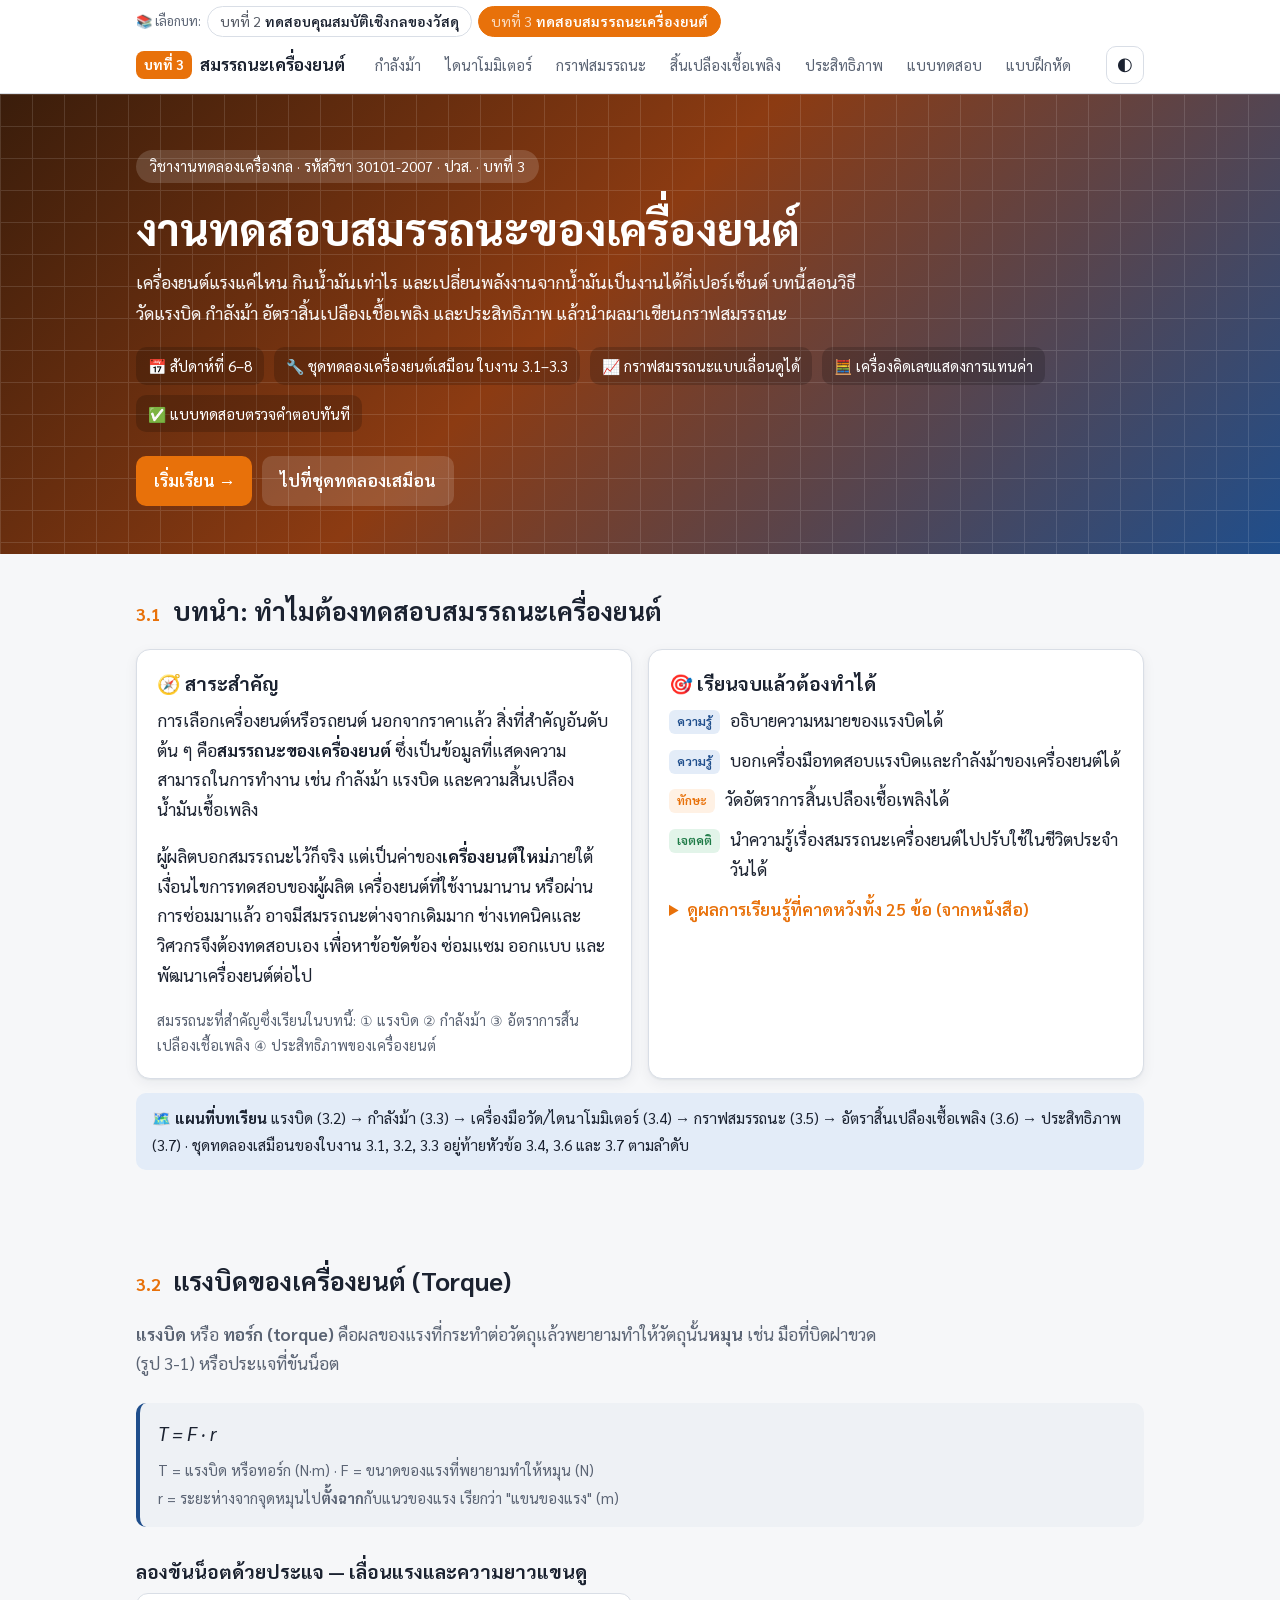
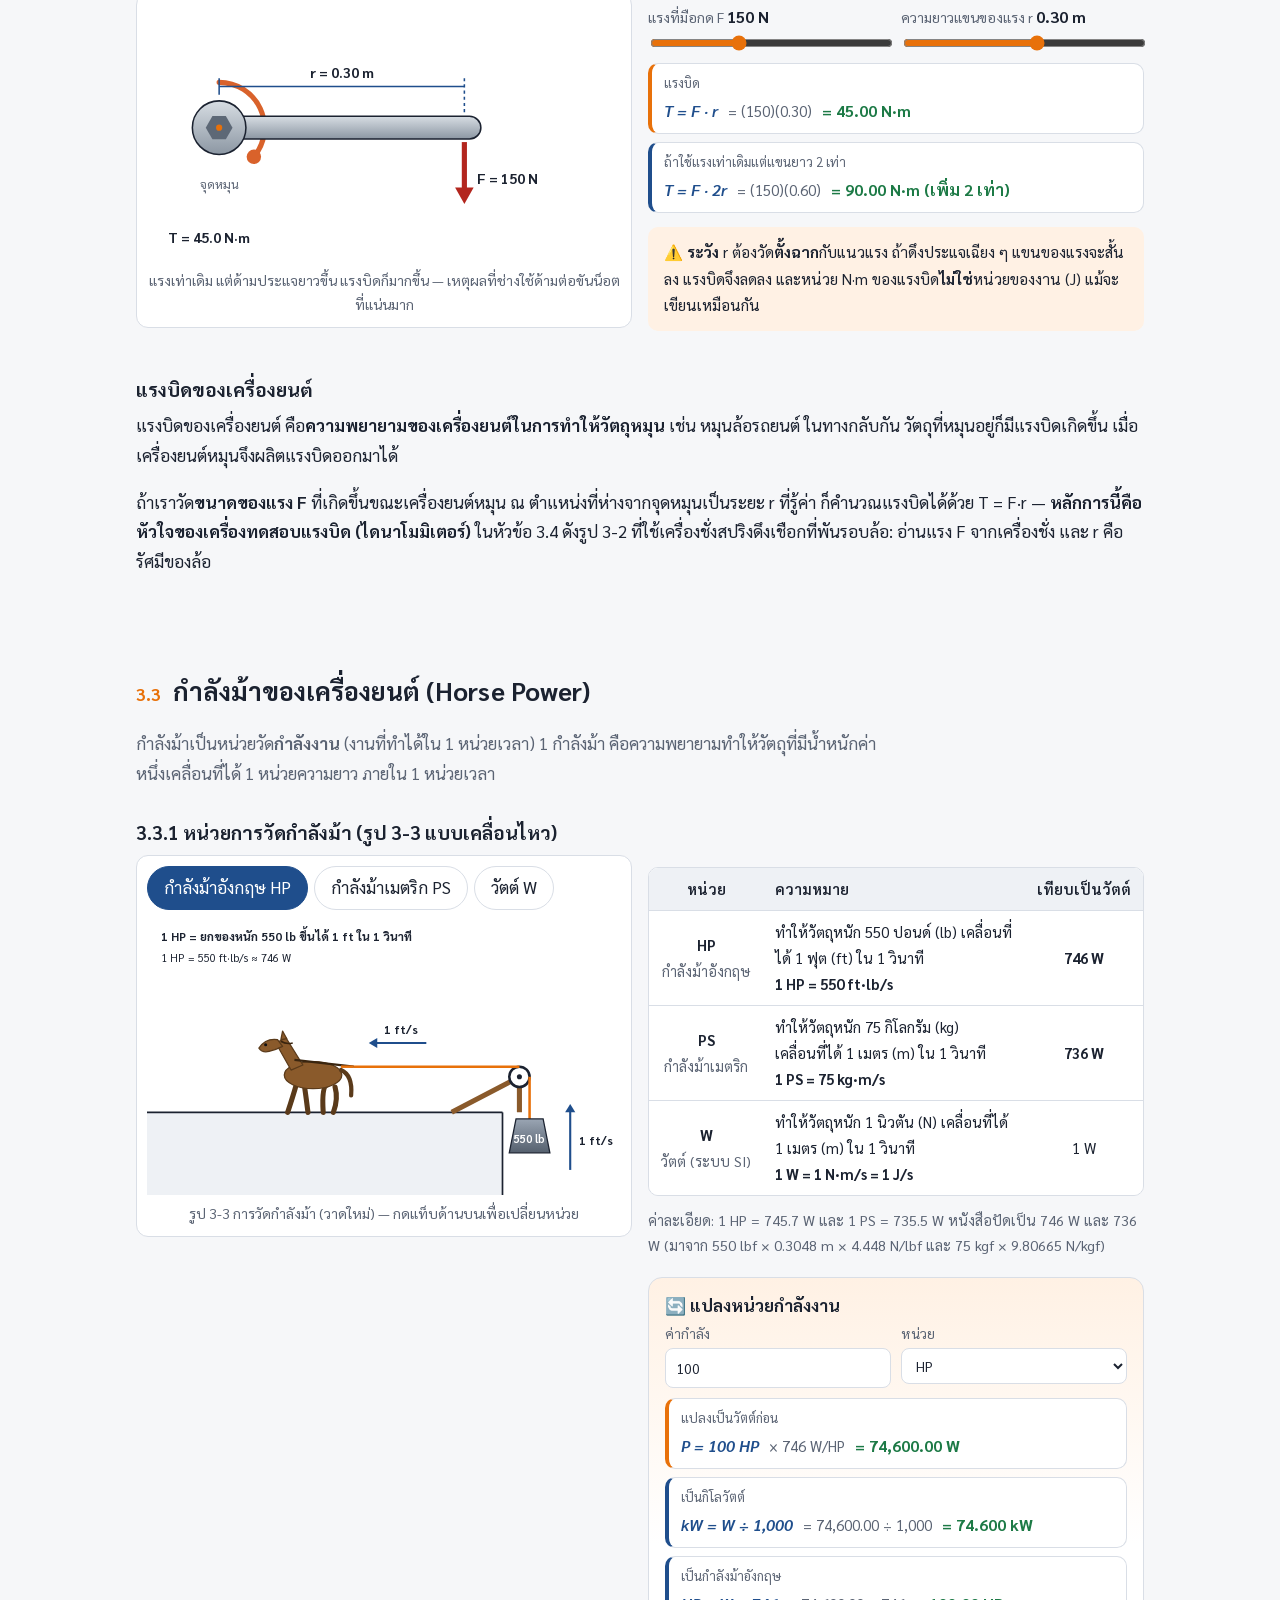
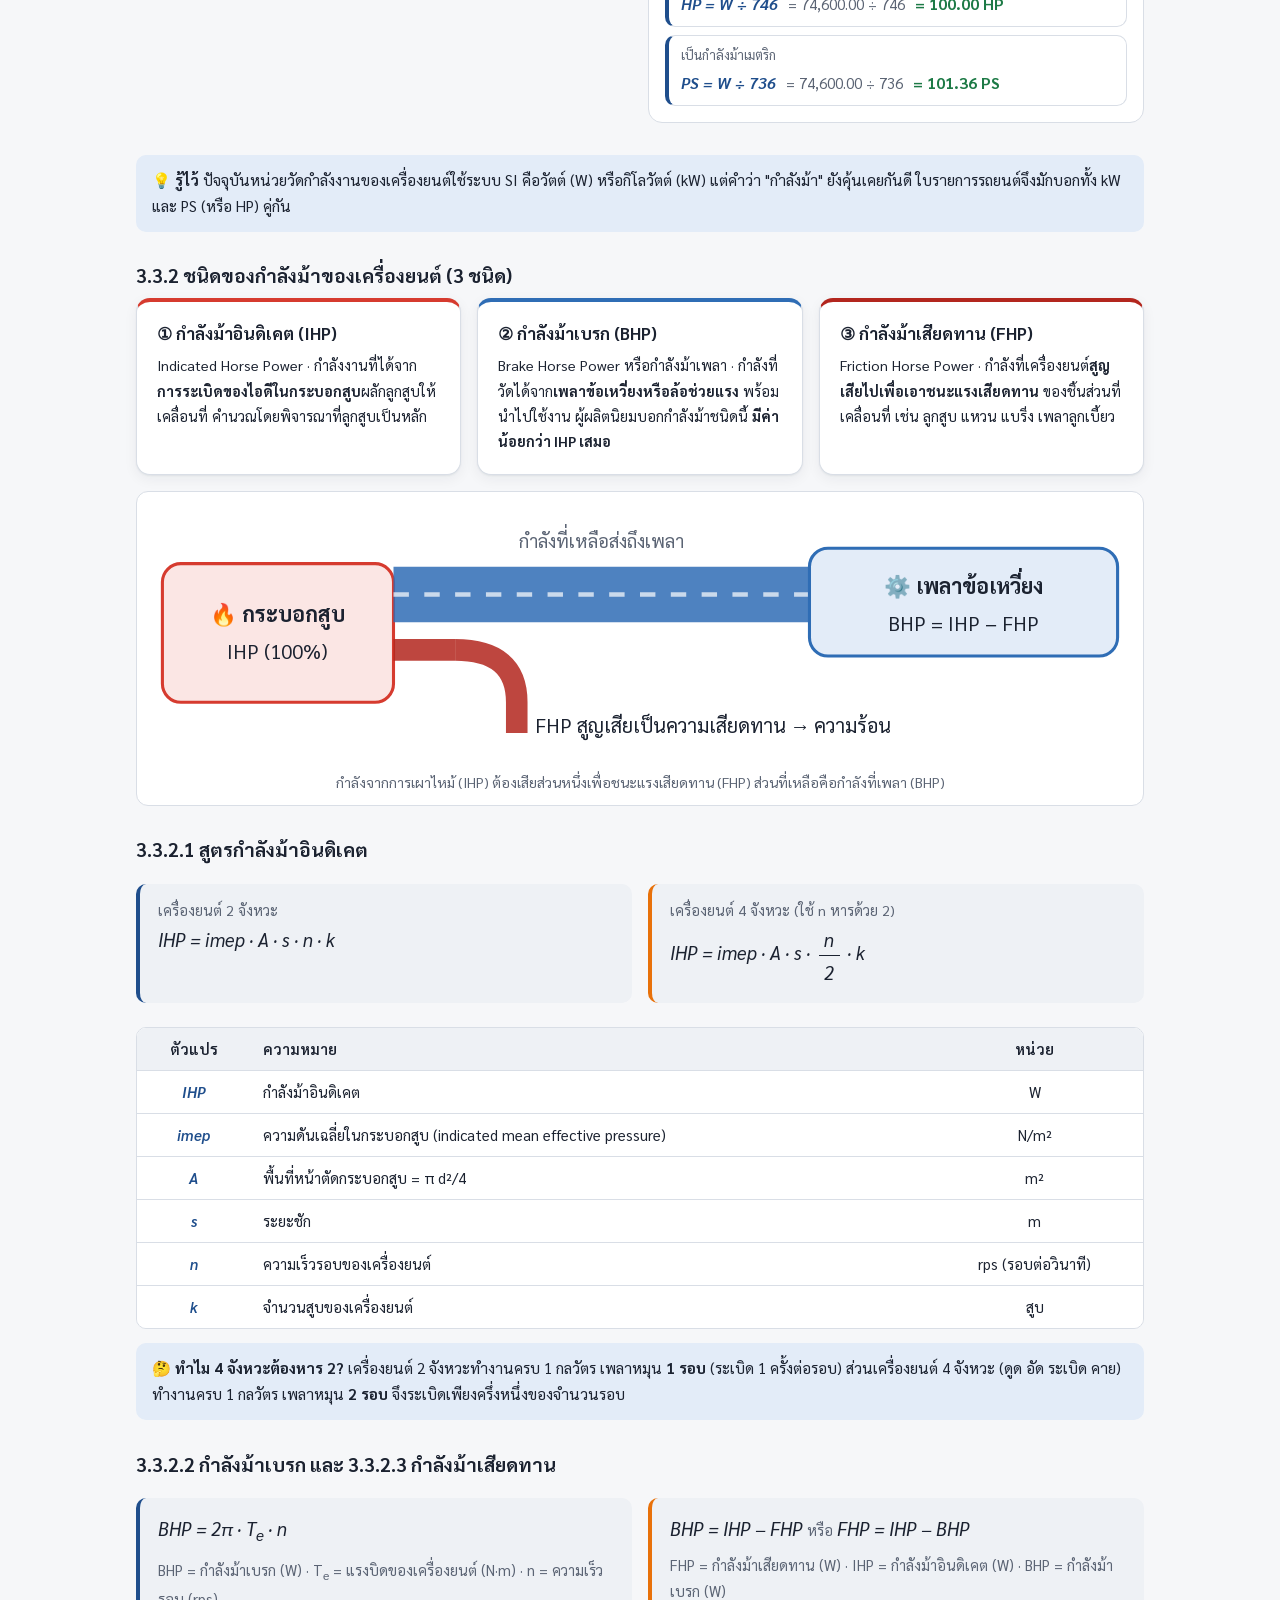
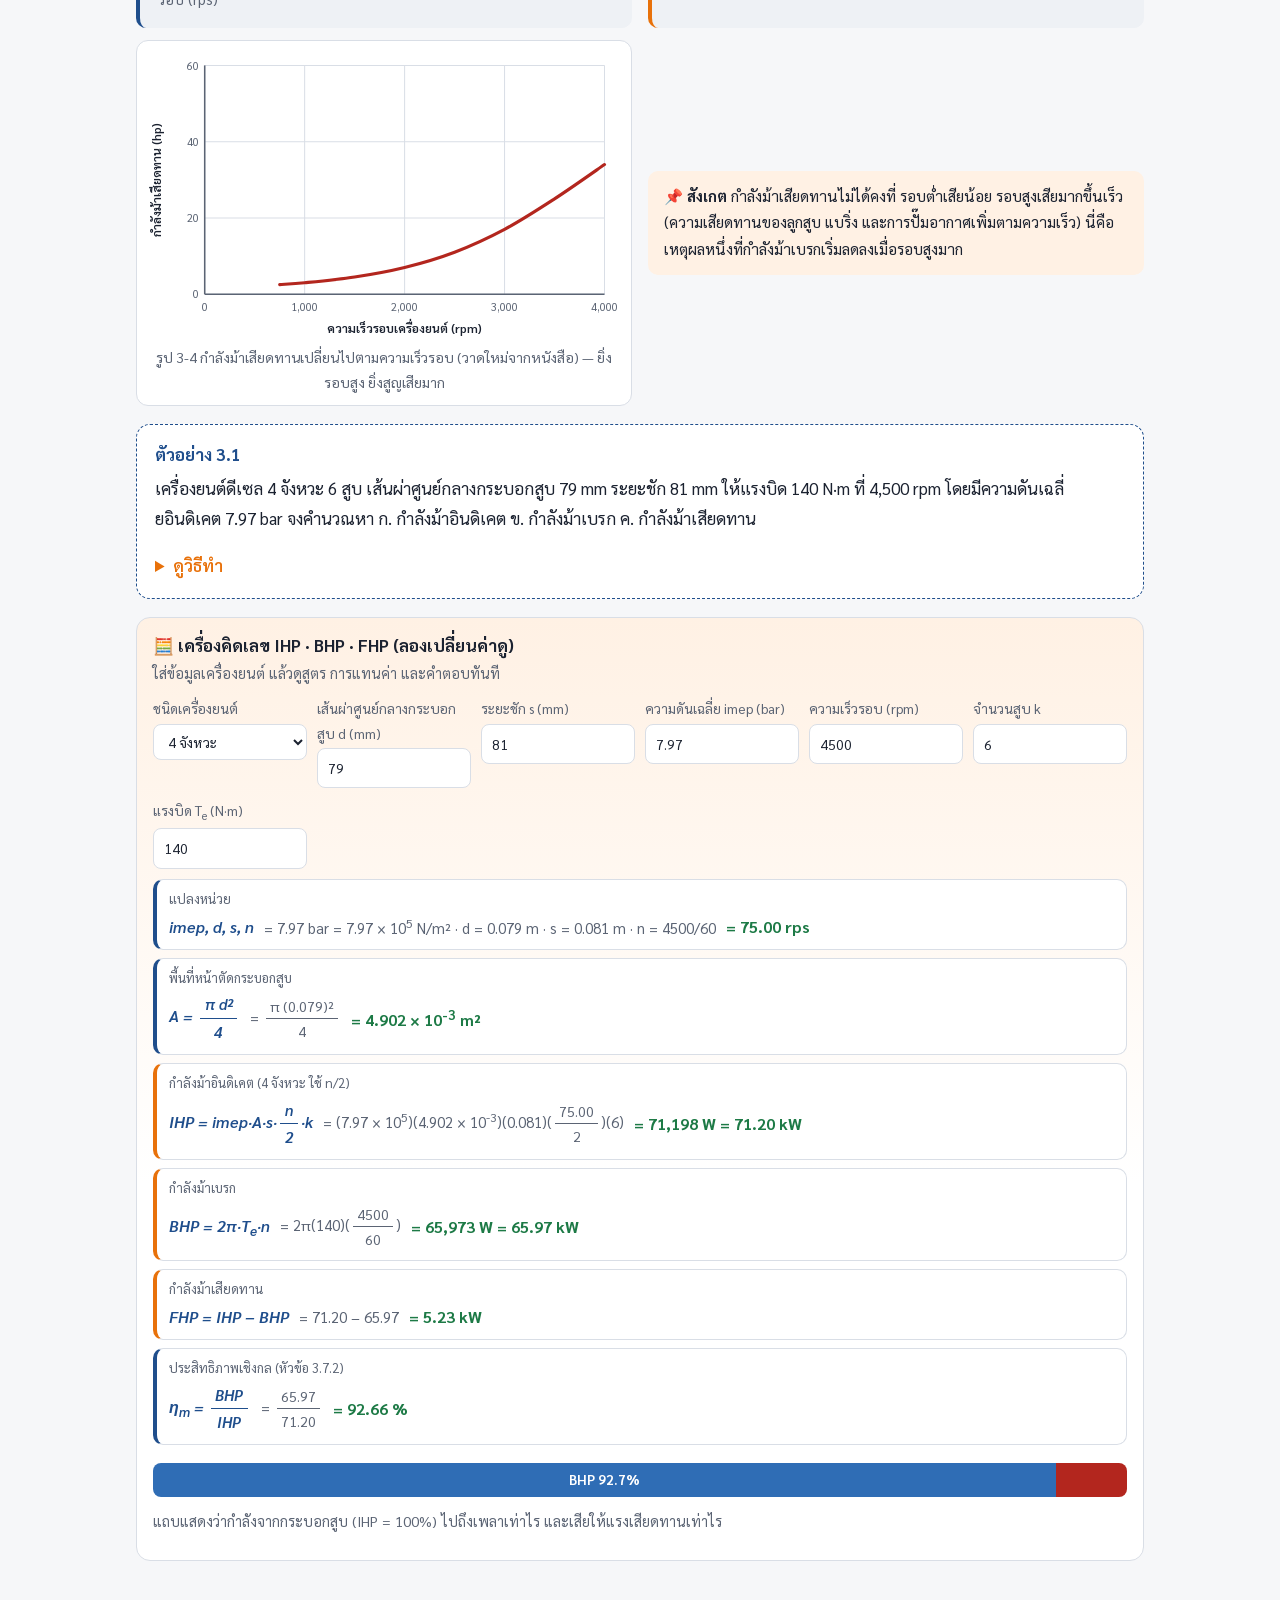
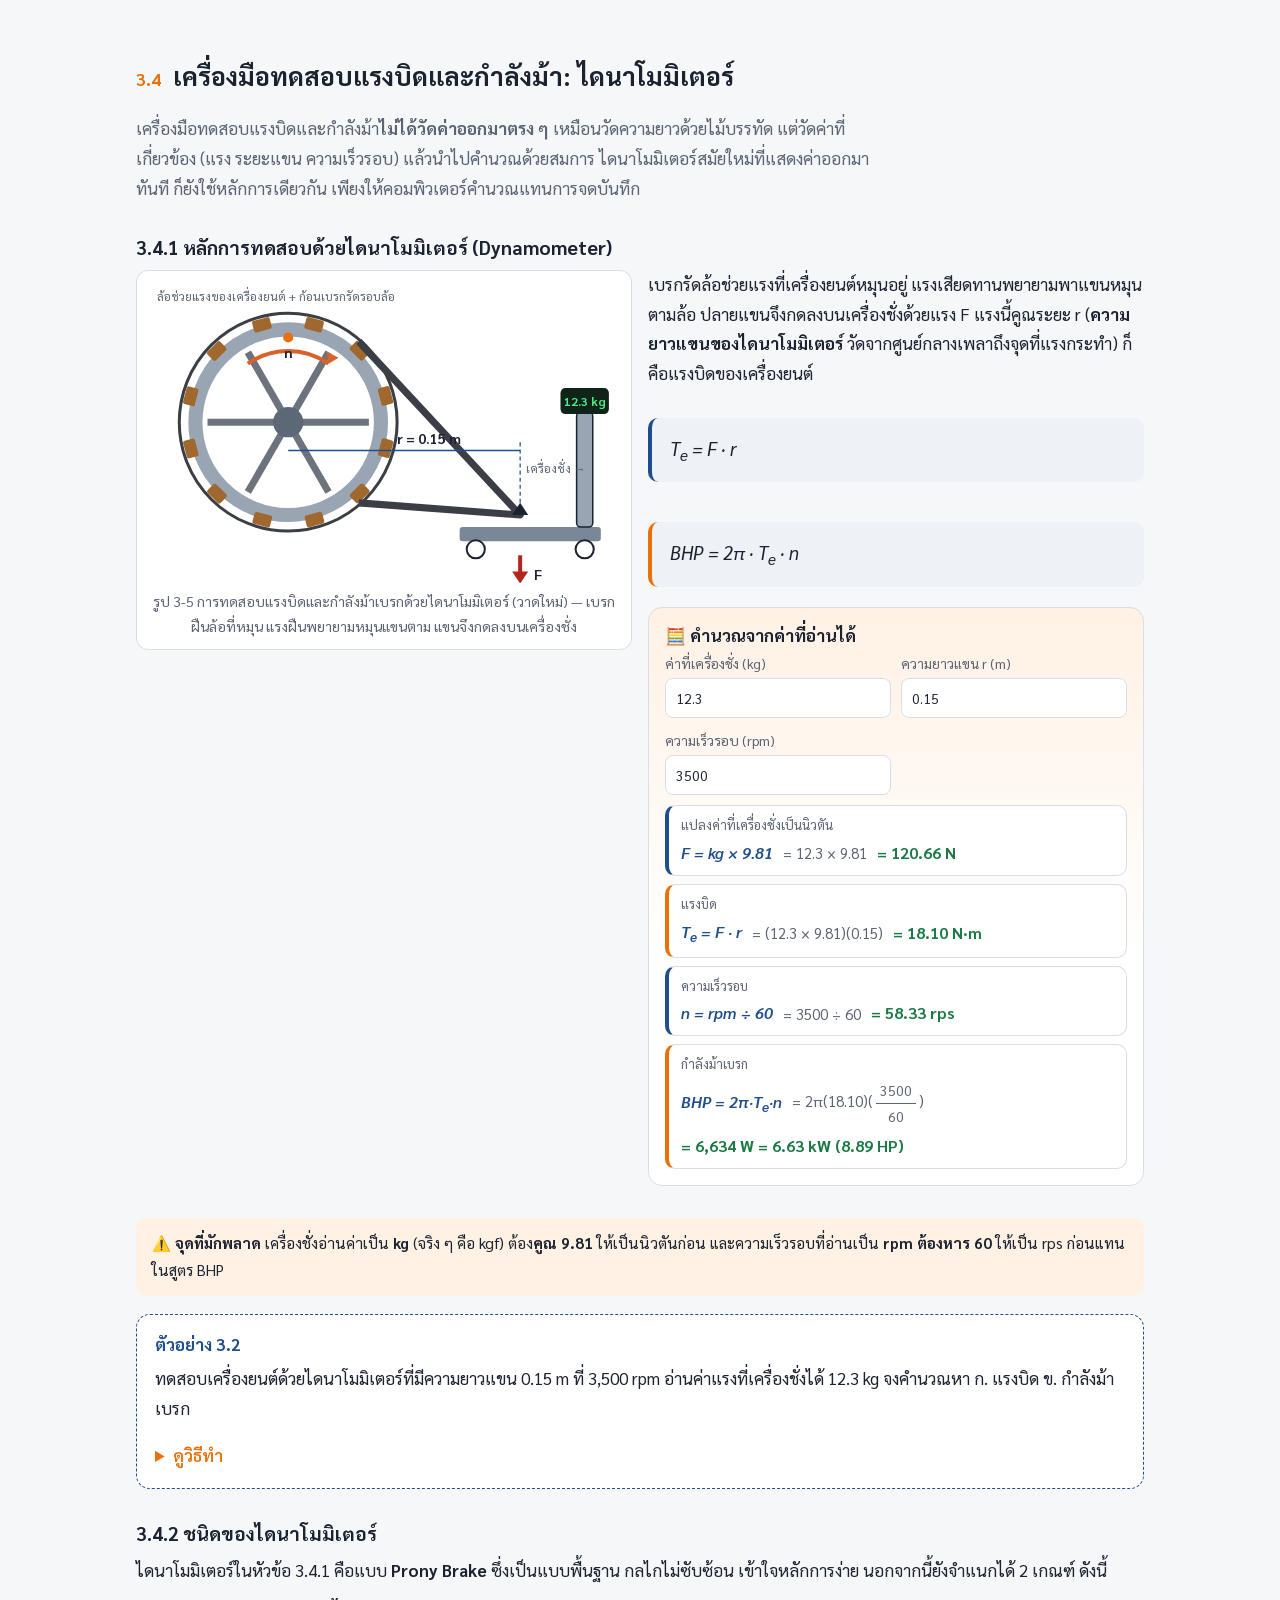
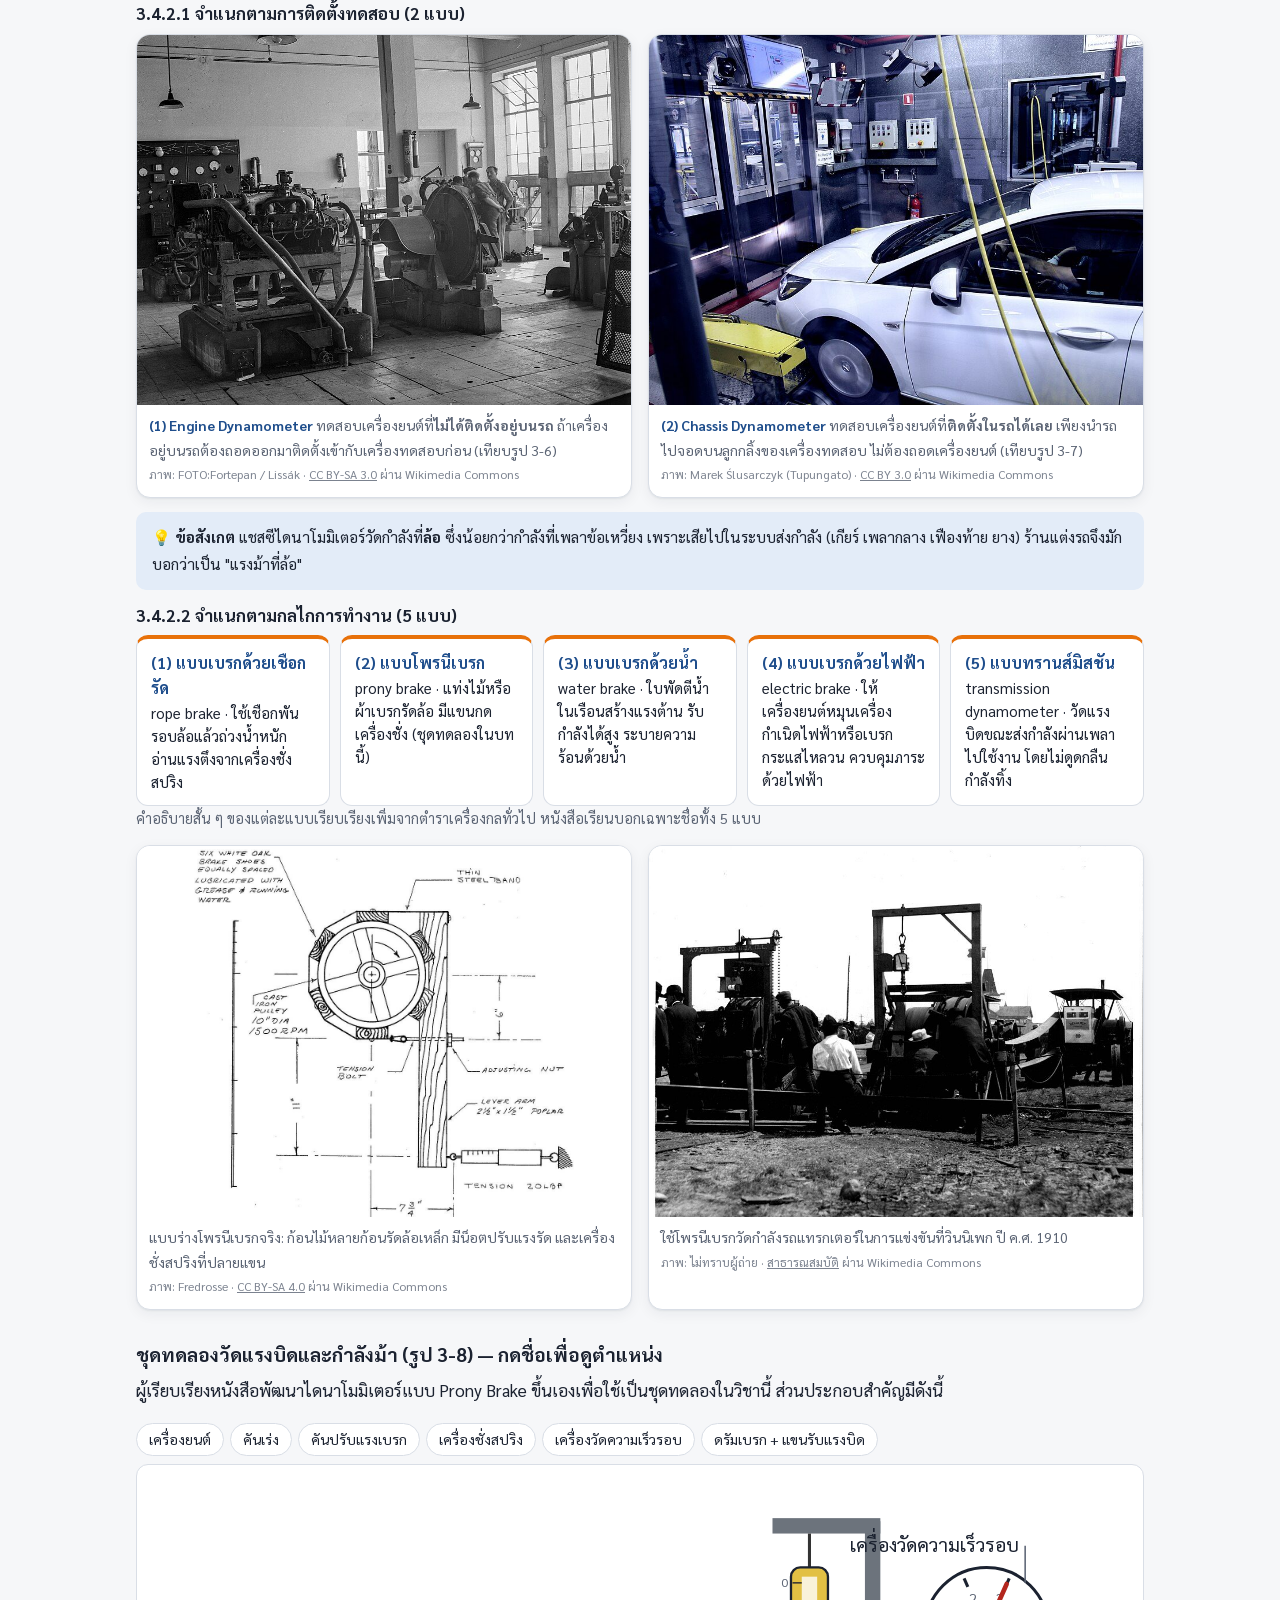
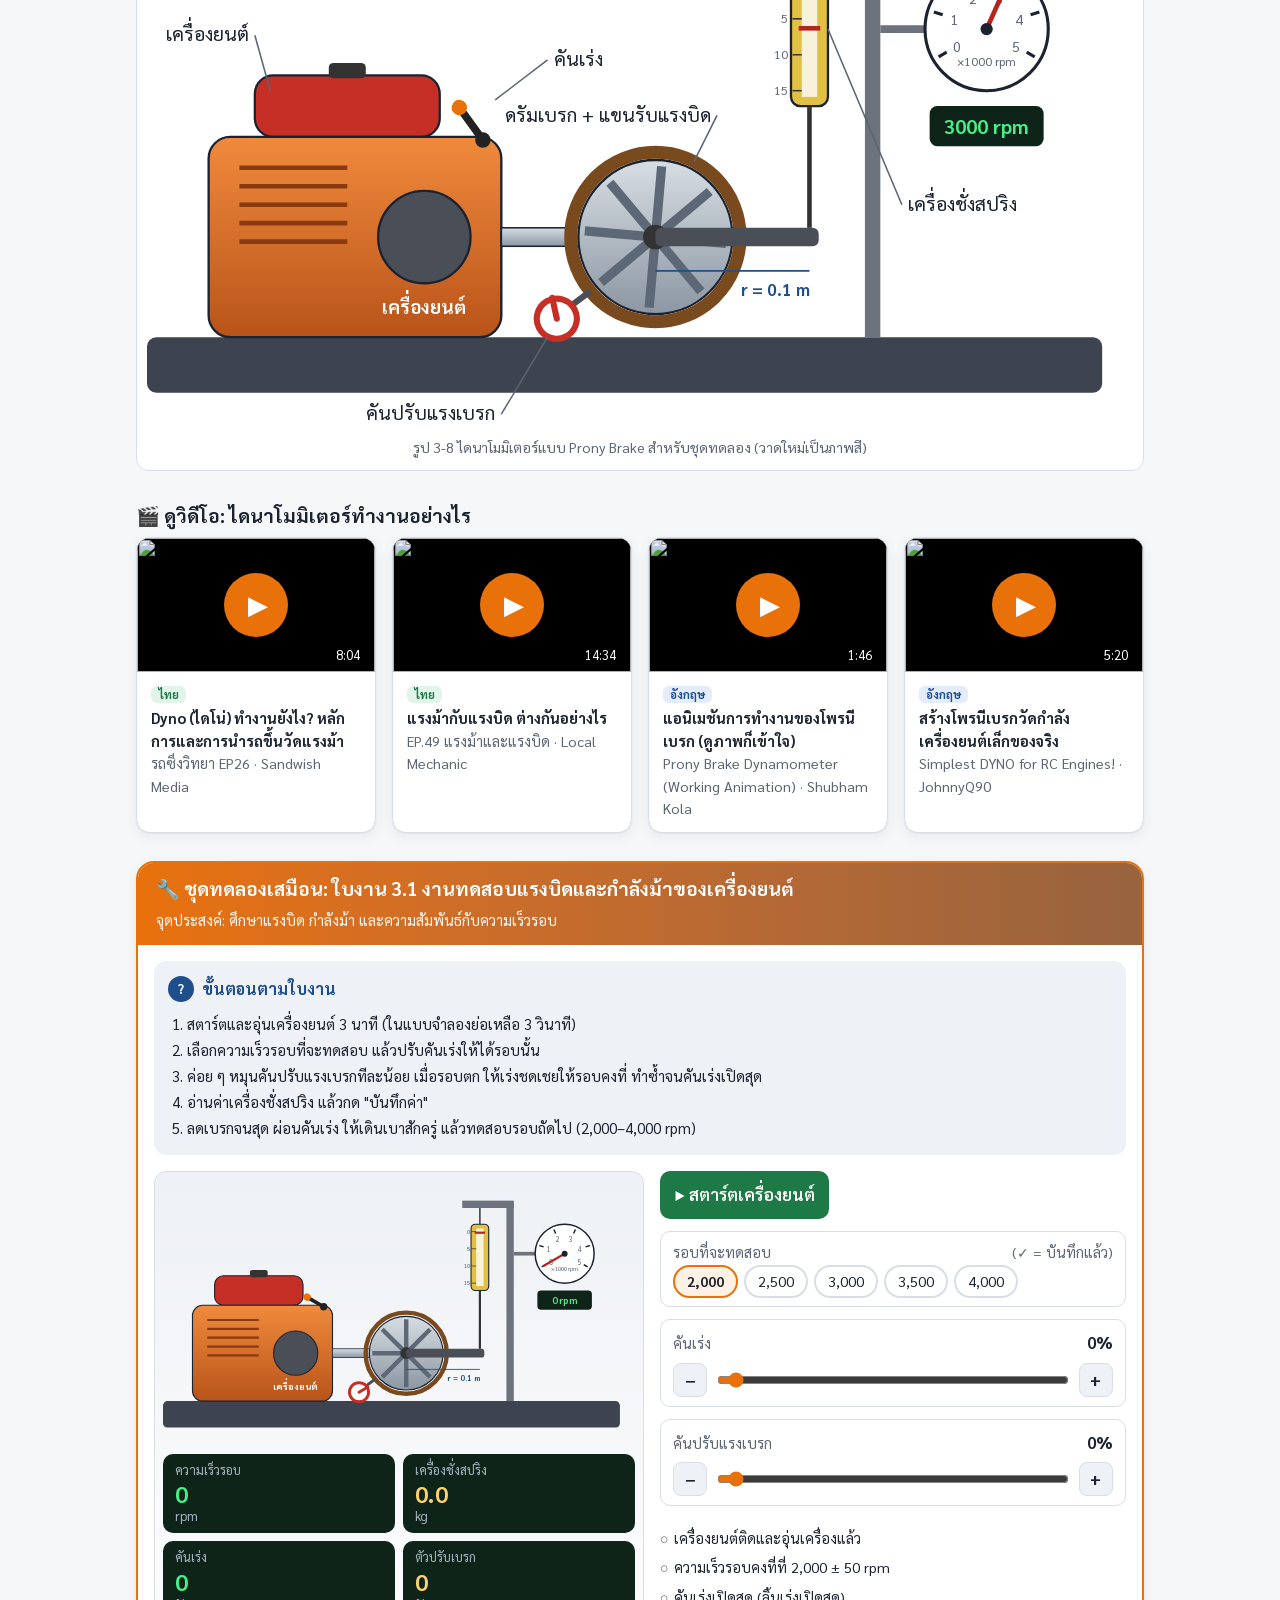
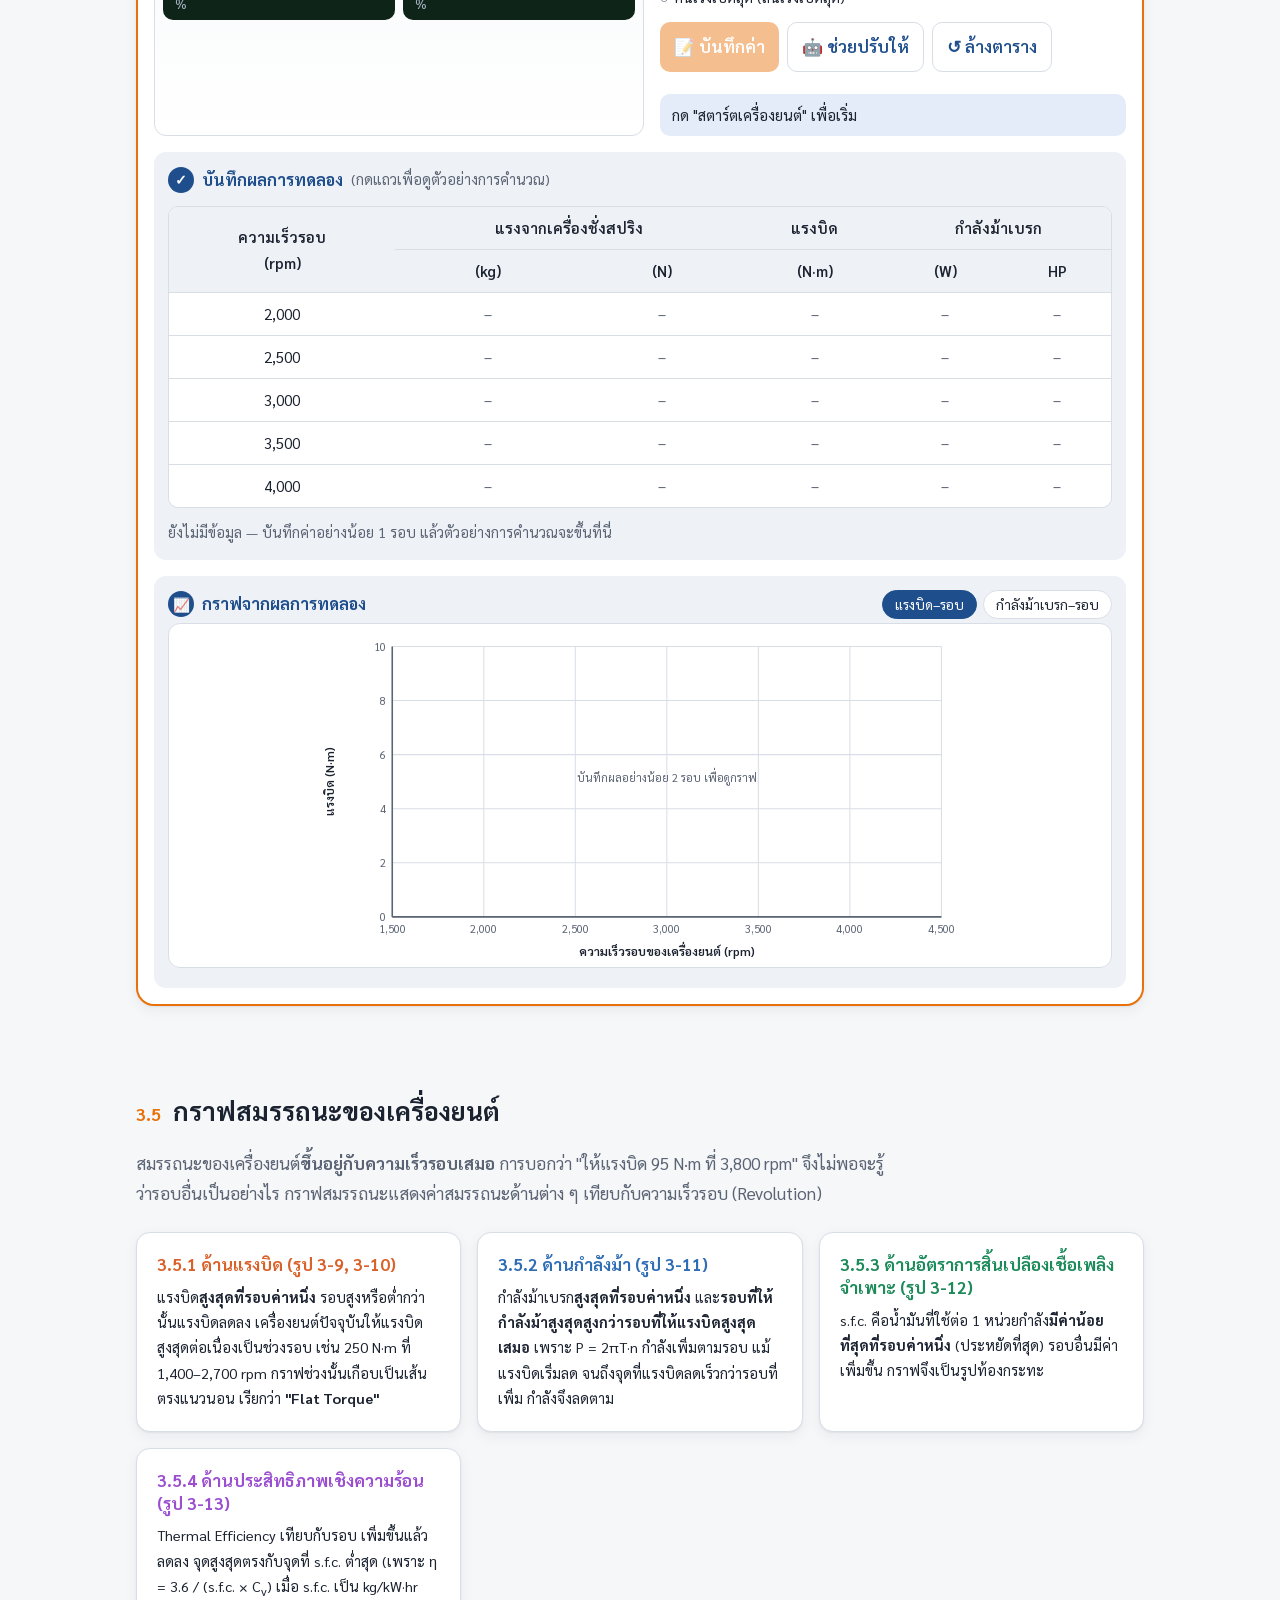
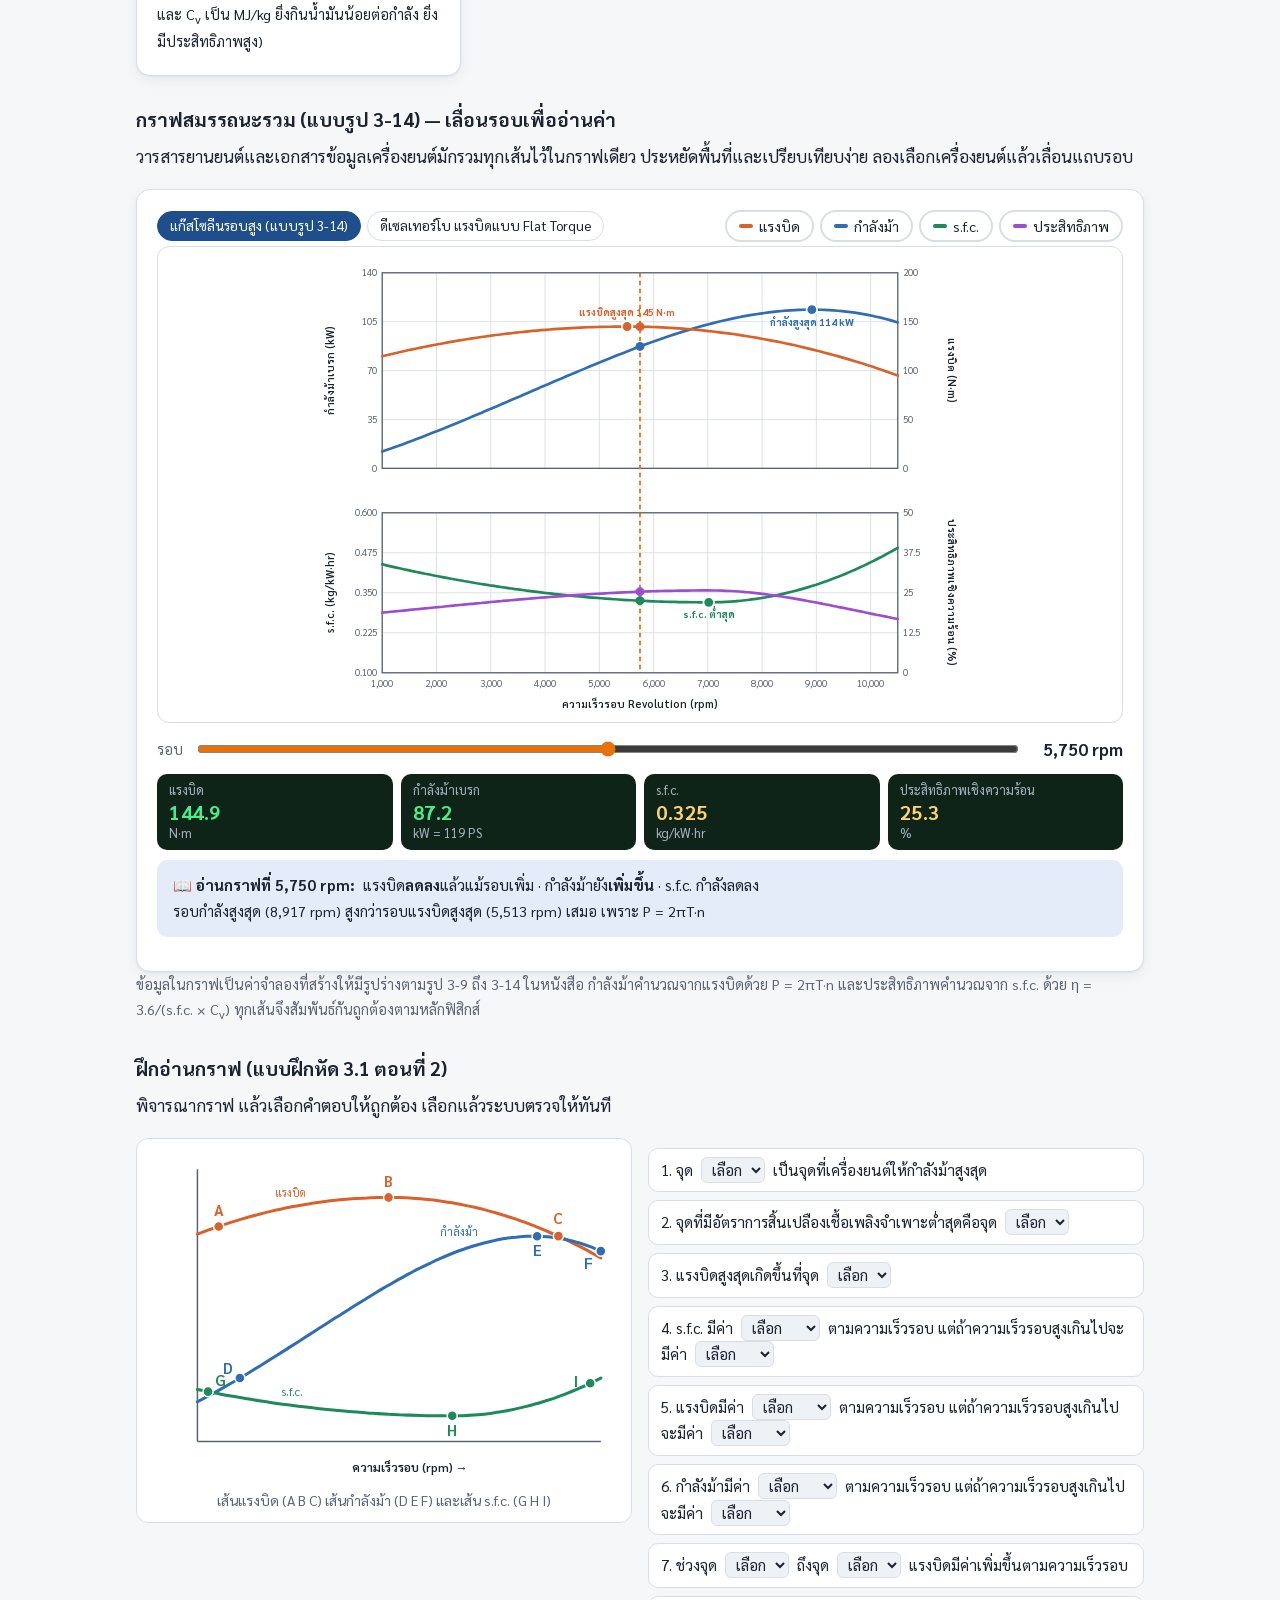
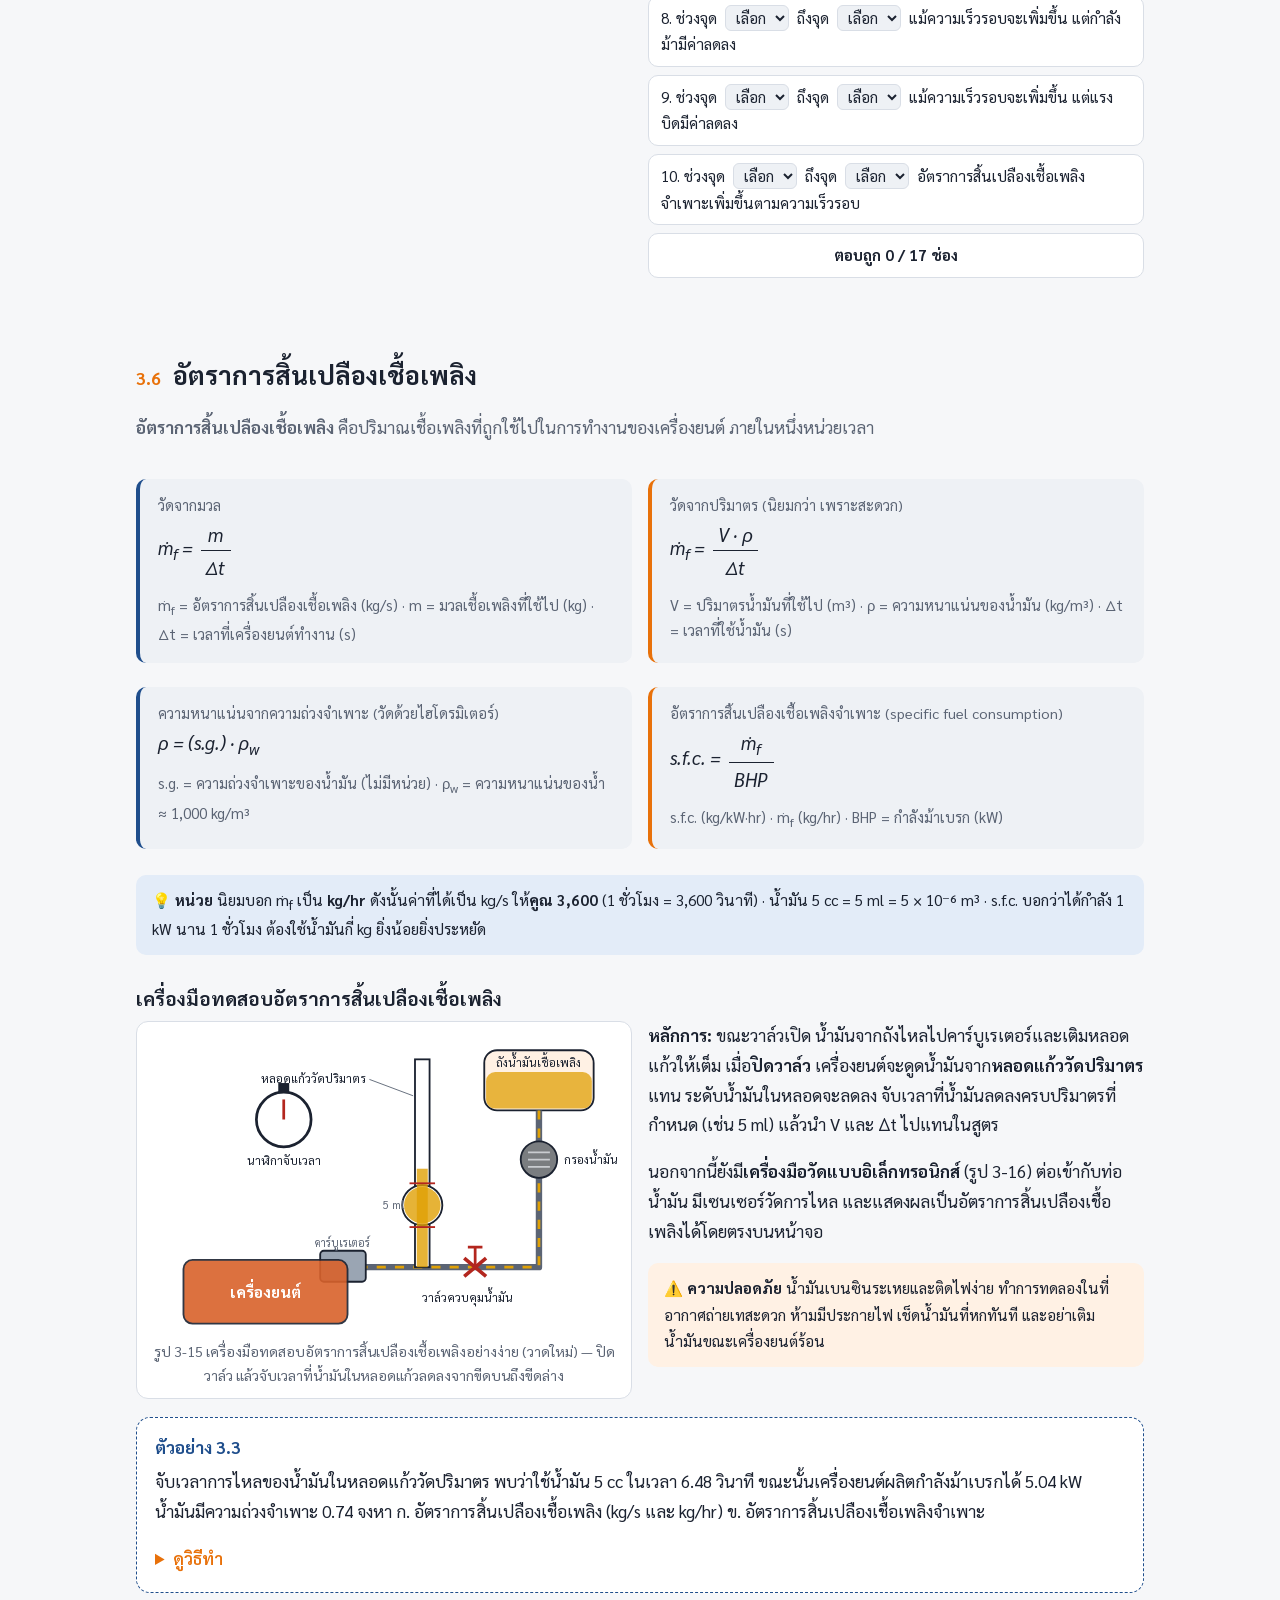
==== engine.html @ 24ebb252 "เพิ่มบทที่ 3 งานทดสอบสมรรถนะของเครื่องยนต์ (engine.html) และแถบเลือกบทบนหัวเว็บ - เนื้อหา 3.1–3.7 จา" ====
<!doctype html>
<html lang="th">
<head>
<meta charset="utf-8">
<meta name="viewport" content="width=device-width, initial-scale=1">
<title>ทดสอบสมรรถนะเครื่องยนต์</title>
<meta name="description" content="บทเรียนออนไลน์ บทที่ 3 งานทดสอบสมรรถนะของเครื่องยนต์ วิชางานทดลองเครื่องกล (30101-2007) ระดับ ปวส. แรงบิด กำลังม้า ไดนาโมมิเตอร์ กราฟสมรรถนะ อัตราสิ้นเปลืองเชื้อเพลิง ประสิทธิภาพ">
<link rel="icon" href="data:image/svg+xml,<svg xmlns='http://www.w3.org/2000/svg' viewBox='0 0 32 32'><rect width='32' height='32' rx='7' fill='%23e8710a'/><circle cx='16' cy='16' r='8' stroke='white' stroke-width='3' fill='none'/><path d='M16 16 L22 10' stroke='white' stroke-width='3' stroke-linecap='round'/></svg>">
<link rel="preconnect" href="https://fonts.googleapis.com">
<link rel="preconnect" href="https://fonts.gstatic.com" crossorigin>
<link href="https://fonts.googleapis.com/css2?family=Sarabun:ital,wght@0,400;0,500;0,600;0,700;1,400;1,600&display=swap" rel="stylesheet">
<link rel="stylesheet" href="css/style.css?v=4">
<link rel="stylesheet" href="css/lab.css?v=4">
<link rel="stylesheet" href="css/engine.css?v=1">
</head>
<body>

<!-- ===== เมนูบน ===== -->
<header class="topbar">
  <div class="wrap chap-row" aria-label="เลือกบทเรียน">
    <span class="chap-lbl">📚 เลือกบท:</span>
    <a href="index.html"><span class="cn">บทที่ 2</span>ทดสอบคุณสมบัติเชิงกลของวัสดุ</a>
    <a href="engine.html" class="on" aria-current="page"><span class="cn">บทที่ 3</span>ทดสอบสมรรถนะเครื่องยนต์</a>
  </div>
  <div class="wrap">
    <a class="brand" href="#top"><span class="brand-badge">บทที่ 3</span><span class="brand-text">สมรรถนะเครื่องยนต์</span></a>
    <nav class="nav" id="nav">
      <a href="#torque">แรงบิด</a>
      <a href="#power">กำลังม้า</a>
      <a href="#dyno">ไดนาโมมิเตอร์</a>
      <a href="#curves">กราฟสมรรถนะ</a>
      <a href="#fuel">สิ้นเปลืองเชื้อเพลิง</a>
      <a href="#eff">ประสิทธิภาพ</a>
      <a href="#quiz">แบบทดสอบ</a>
      <a href="#practice">แบบฝึกหัด</a>
      <a href="#formulas">สรุปสูตร</a>
    </nav>
    <button class="theme-btn" id="themeBtn" title="สลับโหมดสว่าง/มืด" aria-label="สลับโหมดสว่าง/มืด">◐</button>
  </div>
</header>

<!-- ===== ส่วนหัว ===== -->
<div class="hero engine-hero" id="top">
  <div class="wrap">
    <span class="kicker">วิชางานทดลองเครื่องกล · รหัสวิชา 30101-2007 · ปวส. · บทที่ 3</span>
    <h1>งานทดสอบสมรรถนะของเครื่องยนต์</h1>
    <p class="lead">เครื่องยนต์แรงแค่ไหน กินน้ำมันเท่าไร และเปลี่ยนพลังงานจากน้ำมันเป็นงานได้กี่เปอร์เซ็นต์
      บทนี้สอนวิธีวัดแรงบิด กำลังม้า อัตราสิ้นเปลืองเชื้อเพลิง และประสิทธิภาพ แล้วนำผลมาเขียนกราฟสมรรถนะ</p>
    <div class="hero-meta">
      <span>📅 สัปดาห์ที่ 6–8</span>
      <span>🔧 ชุดทดลองเครื่องยนต์เสมือน ใบงาน 3.1–3.3</span>
      <span>📈 กราฟสมรรถนะแบบเลื่อนดูได้</span>
      <span>🧮 เครื่องคิดเลขแสดงการแทนค่า</span>
      <span>✅ แบบทดสอบตรวจคำตอบทันที</span>
    </div>
    <div class="hero-cta">
      <a class="btn btn-accent" href="#intro">เริ่มเรียน →</a>
      <a class="btn btn-ghost" href="#lab31">ไปที่ชุดทดลองเสมือน</a>
    </div>
  </div>
</div>

<main>

<!-- ===== 3.1 บทนำ ===== -->
<section class="block" id="intro" style="padding-top:40px">
  <div class="wrap">
    <div class="sec-head"><span class="sec-no">3.1</span><h2>บทนำ: ทำไมต้องทดสอบสมรรถนะเครื่องยนต์</h2></div>
    <div class="grid g2">
      <div class="card">
        <h3 style="margin-top:0">🧭 สาระสำคัญ</h3>
        <p>การเลือกเครื่องยนต์หรือรถยนต์ นอกจากราคาแล้ว สิ่งที่สำคัญอันดับต้น ๆ คือ<b>สมรรถนะของเครื่องยนต์</b>
          ซึ่งเป็นข้อมูลที่แสดงความสามารถในการทำงาน เช่น กำลังม้า แรงบิด และความสิ้นเปลืองน้ำมันเชื้อเพลิง</p>
        <p>ผู้ผลิตบอกสมรรถนะไว้ก็จริง แต่เป็นค่าของ<b>เครื่องยนต์ใหม่</b>ภายใต้เงื่อนไขการทดสอบของผู้ผลิต
          เครื่องยนต์ที่ใช้งานมานาน หรือผ่านการซ่อมมาแล้ว อาจมีสมรรถนะต่างจากเดิมมาก
          ช่างเทคนิคและวิศวกรจึงต้องทดสอบเอง เพื่อหาข้อขัดข้อง ซ่อมแซม ออกแบบ และพัฒนาเครื่องยนต์ต่อไป</p>
        <p class="muted small" style="margin:0">สมรรถนะที่สำคัญซึ่งเรียนในบทนี้: ① แรงบิด ② กำลังม้า ③ อัตราการสิ้นเปลืองเชื้อเพลิง ④ ประสิทธิภาพของเครื่องยนต์</p>
      </div>
      <div class="card">
        <h3 style="margin-top:0">🎯 เรียนจบแล้วต้องทำได้</h3>
        <ul class="goal-list">
          <li><span class="tag tag-k">ความรู้</span><span>อธิบายความหมายของแรงบิดได้</span></li>
          <li><span class="tag tag-k">ความรู้</span><span>บอกเครื่องมือทดสอบแรงบิดและกำลังม้าของเครื่องยนต์ได้</span></li>
          <li><span class="tag tag-s">ทักษะ</span><span>วัดอัตราการสิ้นเปลืองเชื้อเพลิงได้</span></li>
          <li><span class="tag tag-a">เจตคติ</span><span>นำความรู้เรื่องสมรรถนะเครื่องยนต์ไปปรับใช้ในชีวิตประจำวันได้</span></li>
        </ul>
        <details style="margin-top:10px">
          <summary style="cursor:pointer;color:var(--accent);font-weight:600">ดูผลการเรียนรู้ที่คาดหวังทั้ง 25 ข้อ (จากหนังสือ)</summary>
          <ol class="outcome-list">
            <li>บอกความหมายของแรงบิดได้</li><li>อธิบายวิธีการหลักในการทดสอบแรงบิดของเครื่องยนต์ได้</li>
            <li>บอกหน่วยการวัดกำลังงานได้</li><li>เปรียบเทียบหน่วยการวัดกำลังงานแต่ละหน่วยได้</li>
            <li>จำแนกชนิดของกำลังม้าเครื่องยนต์ได้</li><li>อธิบายกราฟสมรรถนะของเครื่องยนต์ได้</li>
            <li>คำนวณเกี่ยวกับแรงบิดและกำลังม้าของเครื่องยนต์ได้</li><li>อธิบายวิธีการหลักในการทดสอบกำลังม้าของเครื่องยนต์ได้</li>
            <li>จำแนกชนิดของไดนาโมมิเตอร์ได้</li><li>บอกส่วนประกอบของ Dynamometer ได้</li>
            <li>ทดสอบแรงบิดและกำลังม้าของเครื่องยนต์ได้</li><li>คำนวณหาแรงบิดและกำลังม้าของเครื่องยนต์จากผลการทดลองได้</li>
            <li>บอกความหมายของอัตราการสิ้นเปลืองเชื้อเพลิงได้</li><li>บอกหน่วยการวัดอัตราการสิ้นเปลืองเชื้อเพลิงได้</li>
            <li>อธิบายหลักการวัดอัตราการสิ้นเปลืองเชื้อเพลิงได้</li><li>บอกส่วนประกอบของเครื่องมือวัดอัตราการสิ้นเปลืองเชื้อเพลิงอย่างง่ายได้</li>
            <li>อธิบายวิธีการวัดอัตราการสิ้นเปลืองเชื้อเพลิงได้</li><li>วัดอัตราการสิ้นเปลืองเชื้อเพลิงได้</li>
            <li>คำนวณอัตราการสิ้นเปลืองเชื้อเพลิงจากผลการทดลองได้</li><li>อธิบายความหมายของประสิทธิภาพของเครื่องยนต์ได้</li>
            <li>จำแนกชนิดของประสิทธิภาพของเครื่องยนต์ได้</li><li>คำนวณหาประสิทธิภาพของเครื่องยนต์ได้</li>
            <li>อธิบายวิธีการหลักในการทดสอบประสิทธิภาพของเครื่องยนต์ได้</li><li>ทดสอบประสิทธิภาพของเครื่องยนต์ได้</li>
            <li>คำนวณประสิทธิภาพของเครื่องยนต์จากผลการทดลองได้</li>
          </ol>
        </details>
      </div>
    </div>
    <div class="note note-info"><b>🗺️ แผนที่บทเรียน</b>แรงบิด (3.2) → กำลังม้า (3.3) → เครื่องมือวัด/ไดนาโมมิเตอร์ (3.4) → กราฟสมรรถนะ (3.5)
      → อัตราสิ้นเปลืองเชื้อเพลิง (3.6) → ประสิทธิภาพ (3.7) · ชุดทดลองเสมือนของใบงาน 3.1, 3.2, 3.3 อยู่ท้ายหัวข้อ 3.4, 3.6 และ 3.7 ตามลำดับ</div>
  </div>
</section>

<!-- ===== 3.2 แรงบิด ===== -->
<section class="block" id="torque">
  <div class="wrap">
    <div class="sec-head"><span class="sec-no">3.2</span><h2>แรงบิดของเครื่องยนต์ (Torque)</h2></div>
    <p class="sec-intro"><b>แรงบิด</b> หรือ <b>ทอร์ก (torque)</b> คือผลของแรงที่กระทำต่อวัตถุแล้วพยายามทำให้วัตถุนั้น<b>หมุน</b>
      เช่น มือที่บิดฝาขวด (รูป 3-1) หรือประแจที่ขันน็อต</p>

    <div class="formula">
      <span class="eq">T = F · r</span>
      <div class="where">
        <div>T = แรงบิด หรือทอร์ก (N·m) · F = ขนาดของแรงที่พยายามทำให้หมุน (N)</div>
        <div>r = ระยะห่างจากจุดหมุนไป<b>ตั้งฉาก</b>กับแนวของแรง เรียกว่า "แขนของแรง" (m)</div>
      </div>
    </div>

    <h3>ลองขันน็อตด้วยประแจ — เลื่อนแรงและความยาวแขนดู</h3>
    <div class="lab-row">
      <figure class="fig">
        <svg id="torqueSvg" viewBox="0 0 460 250" role="img" aria-label="ประแจขันน็อต แสดงแรง F และแขนของแรง r"></svg>
        <figcaption>แรงเท่าเดิม แต่ด้ามประแจยาวขึ้น แรงบิดก็มากขึ้น — เหตุผลที่ช่างใช้ด้ามต่อขันน็อตที่แน่นมาก</figcaption>
      </figure>
      <div>
        <div class="demo-ctrl">
          <label><span>แรงที่มือกด F <b><span id="tqF">150</span> N</b></span><input type="range" id="tqFr" min="10" max="400" step="5" value="150"></label>
          <label><span>ความยาวแขนของแรง r <b><span id="tqR">0.30</span> m</b></span><input type="range" id="tqRr" min="0.05" max="0.50" step="0.01" value="0.30"></label>
        </div>
        <div class="lf-list" id="tqOut"></div>
        <div class="note note-warn"><b>⚠️ ระวัง</b>r ต้องวัด<b>ตั้งฉาก</b>กับแนวแรง ถ้าดึงประแจเฉียง ๆ แขนของแรงจะสั้นลง แรงบิดจึงลดลง
          และหน่วย N·m ของแรงบิด<b>ไม่ใช่</b>หน่วยของงาน (J) แม้จะเขียนเหมือนกัน</div>
      </div>
    </div>

    <h3>แรงบิดของเครื่องยนต์</h3>
    <p>แรงบิดของเครื่องยนต์ คือ<b>ความพยายามของเครื่องยนต์ในการทำให้วัตถุหมุน</b> เช่น หมุนล้อรถยนต์
      ในทางกลับกัน วัตถุที่หมุนอยู่ก็มีแรงบิดเกิดขึ้น เมื่อเครื่องยนต์หมุนจึงผลิตแรงบิดออกมาได้</p>
    <p>ถ้าเราวัด<b>ขนาดของแรง F</b> ที่เกิดขึ้นขณะเครื่องยนต์หมุน ณ ตำแหน่งที่ห่างจากจุดหมุนเป็นระยะ r ที่รู้ค่า
      ก็คำนวณแรงบิดได้ด้วย T = F·r — <b>หลักการนี้คือหัวใจของเครื่องทดสอบแรงบิด (ไดนาโมมิเตอร์)</b> ในหัวข้อ 3.4
      ดังรูป 3-2 ที่ใช้เครื่องชั่งสปริงดึงเชือกที่พันรอบล้อ: อ่านแรง F จากเครื่องชั่ง และ r คือรัศมีของล้อ</p>
  </div>
</section>

<!-- ===== 3.3 กำลังม้า ===== -->
<section class="block" id="power">
  <div class="wrap">
    <div class="sec-head"><span class="sec-no">3.3</span><h2>กำลังม้าของเครื่องยนต์ (Horse Power)</h2></div>
    <p class="sec-intro">กำลังม้าเป็นหน่วยวัด<b>กำลังงาน</b> (งานที่ทำได้ใน 1 หน่วยเวลา)
      1 กำลังม้า คือความพยายามทำให้วัตถุที่มีน้ำหนักค่าหนึ่งเคลื่อนที่ได้ 1 หน่วยความยาว ภายใน 1 หน่วยเวลา</p>

    <h3>3.3.1 หน่วยการวัดกำลังม้า (รูป 3-3 แบบเคลื่อนไหว)</h3>
    <div class="lab-row">
      <figure class="fig">
        <div class="tabs" id="hpUnitTabs" style="margin-bottom:6px">
          <button class="on" data-u="HP">กำลังม้าอังกฤษ HP</button>
          <button data-u="PS">กำลังม้าเมตริก PS</button>
          <button data-u="W">วัตต์ W</button>
        </div>
        <svg viewBox="0 0 560 330" role="img" aria-label="ม้าดึงเชือกผ่านรอกยกน้ำหนักขึ้น">
          <defs>
            <linearGradient id="gWeight" x1="0" x2="0" y1="0" y2="1"><stop offset="0" stop-color="#9aa5b3"/><stop offset="1" stop-color="#55606e"/></linearGradient>
          </defs>
          <rect x="0" y="232" width="420" height="98" fill="var(--surface-2)"/>
          <line x1="0" y1="232" x2="420" y2="232" class="stk" stroke-width="2"/>
          <line x1="420" y1="232" x2="420" y2="330" class="stk" stroke-width="2"/>
          <!-- โครงรอก -->
          <path d="M360 232 L440 190 L440 232" fill="none" stroke="#8a5a2b" stroke-width="6" stroke-linejoin="round"/>
          <circle cx="440" cy="190" r="12" fill="var(--surface)" stroke="var(--text)" stroke-width="3"/>
          <circle cx="440" cy="190" r="3" fill="var(--text)"/>
          <!-- เชือกแนวนอน -->
          <line x1="300" y1="178" x2="440" y2="178" stroke="var(--accent)" stroke-width="3">
            <animate attributeName="x1" from="300" to="200" dur="4s" repeatCount="indefinite"/>
          </line>
          <!-- เชือกแนวตั้ง -->
          <line x1="452" y1="190" x2="452" y2="290" stroke="var(--accent)" stroke-width="3">
            <animate attributeName="y2" from="290" to="200" dur="4s" repeatCount="indefinite"/>
          </line>
          <!-- น้ำหนัก -->
          <g>
            <animateTransform attributeName="transform" type="translate" from="0 0" to="0 -90" dur="4s" repeatCount="indefinite"/>
            <path d="M436 290 h32 l8 40 h-48 z" fill="url(#gWeight)" stroke="var(--text)" stroke-width="1.5"/>
            <text id="hpW" x="452" y="318" text-anchor="middle" fill="#fff" font-size="13" font-weight="700">550 lb</text>
          </g>
          <!-- ม้า -->
          <g>
            <animateTransform attributeName="transform" type="translate" from="0 0" to="-100 0" dur="4s" repeatCount="indefinite"/>
            <g fill="#8a5a2b" stroke="#5a3a1a" stroke-width="1.5" stroke-linejoin="round">
              <path d="M268 200 q-6 2 -4 32 M278 202 q4 14 -2 30 M232 200 q-4 14 -10 32 M242 202 q2 14 4 30" fill="none" stroke="#5a3a1a" stroke-width="6" stroke-linecap="round"/>
              <ellipse cx="252" cy="188" rx="34" ry="16"/>
              <path d="M226 182 L208 150 L220 144 L240 176 Z"/>
              <path d="M210 146 q-14 -2 -22 10 q4 6 12 4 q8 -2 16 -6 Z"/>
              <path d="M214 146 l2 -10 l5 9 Z"/>
              <path d="M285 182 q14 6 12 30" fill="none" stroke="#5a3a1a" stroke-width="5" stroke-linecap="round"/>
              <path d="M214 148 q6 4 14 2" fill="none" stroke="#3a250f" stroke-width="2"/>
            </g>
            <circle cx="196" cy="152" r="1.8" fill="#111"/>
            <path d="M230 170 L300 178" stroke="#3a250f" stroke-width="2.5"/>
            <line x1="285" y1="178" x2="300" y2="178" stroke="var(--accent)" stroke-width="3"/>
          </g>
          <!-- ป้ายความเร็ว -->
          <g fill="var(--brand)" stroke="var(--brand)">
            <line x1="330" y1="150" x2="270" y2="150" stroke-width="2.5"/><path d="M262 150 l10 -6 v12z" stroke="none"/>
          </g>
          <text id="hpV1" x="300" y="140" text-anchor="middle" class="svg-b" fill="var(--brand)">1 ft/s</text>
          <g fill="var(--brand)" stroke="var(--brand)">
            <line x1="500" y1="300" x2="500" y2="230" stroke-width="2.5"/><path d="M500 222 l-6 10 h12z" stroke="none"/>
          </g>
          <text id="hpV2" x="510" y="270" class="svg-b" fill="var(--brand)">1 ft/s</text>
          <text id="hpDef" x="16" y="30" class="svg-b">1 HP = ยกของหนัก 550 lb ขึ้นได้ 1 ft ใน 1 วินาที</text>
          <text id="hpEq" x="16" y="54" class="svg-t">1 HP = 550 ft·lb/s ≈ 746 W</text>
        </svg>
        <figcaption>รูป 3-3 การวัดกำลังม้า (วาดใหม่) — กดแท็บด้านบนเพื่อเปลี่ยนหน่วย</figcaption>
      </figure>
      <div>
        <div class="table-wrap"><table>
          <thead><tr><th>หน่วย</th><th class="left">ความหมาย</th><th>เทียบเป็นวัตต์</th></tr></thead>
          <tbody>
            <tr><td><b>HP</b><br><span class="small muted">กำลังม้าอังกฤษ</span></td><td class="left">ทำให้วัตถุหนัก 550 ปอนด์ (lb) เคลื่อนที่ได้ 1 ฟุต (ft) ใน 1 วินาที<br><b>1 HP = 550 ft·lb/s</b></td><td><b>746 W</b></td></tr>
            <tr><td><b>PS</b><br><span class="small muted">กำลังม้าเมตริก</span></td><td class="left">ทำให้วัตถุหนัก 75 กิโลกรัม (kg) เคลื่อนที่ได้ 1 เมตร (m) ใน 1 วินาที<br><b>1 PS = 75 kg·m/s</b></td><td><b>736 W</b></td></tr>
            <tr><td><b>W</b><br><span class="small muted">วัตต์ (ระบบ SI)</span></td><td class="left">ทำให้วัตถุหนัก 1 นิวตัน (N) เคลื่อนที่ได้ 1 เมตร (m) ใน 1 วินาที<br><b>1 W = 1 N·m/s = 1 J/s</b></td><td>1 W</td></tr>
          </tbody></table></div>
        <p class="small muted">ค่าละเอียด: 1 HP = 745.7 W และ 1 PS = 735.5 W หนังสือปัดเป็น 746 W และ 736 W
          (มาจาก 550 lbf × 0.3048 m × 4.448 N/lbf และ 75 kgf × 9.80665 N/kgf)</p>
        <div class="ecalc" data-ecalc="units">
          <h4>🔄 แปลงหน่วยกำลังงาน</h4>
          <div class="ecalc-in">
            <label><span>ค่ากำลัง</span><input type="number" data-k="v" value="100" step="any"></label>
            <label><span>หน่วย</span><select data-k="u"><option value="kW">kW</option><option value="W">W</option><option value="HP" selected>HP</option><option value="PS">PS</option></select></label>
          </div>
          <div class="lf-list" data-out></div>
        </div>
      </div>
    </div>
    <div class="note note-info"><b>💡 รู้ไว้</b>ปัจจุบันหน่วยวัดกำลังงานของเครื่องยนต์ใช้ระบบ SI คือวัตต์ (W) หรือกิโลวัตต์ (kW)
      แต่คำว่า "กำลังม้า" ยังคุ้นเคยกันดี ใบรายการรถยนต์จึงมักบอกทั้ง kW และ PS (หรือ HP) คู่กัน</div>

    <h3>3.3.2 ชนิดของกำลังม้าของเครื่องยนต์ (3 ชนิด)</h3>
    <div class="grid g3">
      <div class="card" style="border-top:4px solid var(--heat)">
        <h4 style="margin-top:0">① กำลังม้าอินดิเคต (IHP)</h4>
        <p class="small" style="margin:0">Indicated Horse Power · กำลังงานที่ได้จาก<b>การระเบิดของไอดีในกระบอกสูบ</b>ผลักลูกสูบให้เคลื่อนที่
          คำนวณโดยพิจารณาที่ลูกสูบเป็นหลัก</p>
      </div>
      <div class="card" style="border-top:4px solid var(--power)">
        <h4 style="margin-top:0">② กำลังม้าเบรก (BHP)</h4>
        <p class="small" style="margin:0">Brake Horse Power หรือกำลังม้าเพลา · กำลังที่วัดได้จาก<b>เพลาข้อเหวี่ยงหรือล้อช่วยแรง</b>
          พร้อมนำไปใช้งาน ผู้ผลิตนิยมบอกกำลังม้าชนิดนี้ <b>มีค่าน้อยกว่า IHP เสมอ</b></p>
      </div>
      <div class="card" style="border-top:4px solid var(--bad)">
        <h4 style="margin-top:0">③ กำลังม้าเสียดทาน (FHP)</h4>
        <p class="small" style="margin:0">Friction Horse Power · กำลังที่เครื่องยนต์<b>สูญเสียไปเพื่อเอาชนะแรงเสียดทาน</b>
          ของชิ้นส่วนที่เคลื่อนที่ เช่น ลูกสูบ แหวน แบริ่ง เพลาลูกเบี้ยว</p>
      </div>
    </div>

    <figure class="fig" style="margin-top:16px">
      <svg viewBox="0 0 640 170" role="img" aria-label="แผนภาพการไหลของกำลัง จากกระบอกสูบไปเพลาข้อเหวี่ยง">
        <rect x="10" y="40" width="150" height="90" rx="12" fill="var(--bad-soft)" stroke="var(--heat)" stroke-width="2"/>
        <text x="85" y="78" text-anchor="middle" class="svg-b">🔥 กระบอกสูบ</text>
        <text x="85" y="102" text-anchor="middle" class="svg-t">IHP (100%)</text>
        <path d="M160 60 H430" stroke="var(--power)" stroke-width="36" fill="none" opacity=".85"/>
        <path d="M160 60 H430" stroke="#fff" stroke-width="3" fill="none" class="flow" opacity=".7"/>
        <path d="M200 96 Q240 96 240 130 V150" stroke="var(--bad)" stroke-width="14" fill="none" opacity=".85"/>
        <path d="M160 96 H200" stroke="var(--bad)" stroke-width="14" fill="none" opacity=".85"/>
        <text x="252" y="150" class="svg-t" fill="var(--bad)">FHP สูญเสียเป็นความเสียดทาน → ความร้อน</text>
        <rect x="430" y="30" width="200" height="70" rx="12" fill="var(--brand-soft)" stroke="var(--power)" stroke-width="2"/>
        <text x="530" y="60" text-anchor="middle" class="svg-b">⚙️ เพลาข้อเหวี่ยง</text>
        <text x="530" y="84" text-anchor="middle" class="svg-t">BHP = IHP − FHP</text>
        <text x="295" y="30" text-anchor="middle" class="svg-m">กำลังที่เหลือส่งถึงเพลา</text>
      </svg>
      <figcaption>กำลังจากการเผาไหม้ (IHP) ต้องเสียส่วนหนึ่งเพื่อชนะแรงเสียดทาน (FHP) ส่วนที่เหลือคือกำลังที่เพลา (BHP)</figcaption>
    </figure>

    <h3>3.3.2.1 สูตรกำลังม้าอินดิเคต</h3>
    <div class="grid g2">
      <div class="formula">
        <div class="small muted" style="font-style:normal">เครื่องยนต์ 2 จังหวะ</div>
        <span class="eq">IHP = imep · A · s · n · k</span>
      </div>
      <div class="formula accent">
        <div class="small muted" style="font-style:normal">เครื่องยนต์ 4 จังหวะ (ใช้ n หารด้วย 2)</div>
        <span class="eq">IHP = imep · A · s · <span class="frac"><span>n</span><span>2</span></span> · k</span>
      </div>
    </div>
    <div class="table-wrap"><table class="vars">
      <thead><tr><th>ตัวแปร</th><th class="left">ความหมาย</th><th>หน่วย</th></tr></thead>
      <tbody>
        <tr><td>IHP</td><td class="left">กำลังม้าอินดิเคต</td><td>W</td></tr>
        <tr><td>imep</td><td class="left">ความดันเฉลี่ยในกระบอกสูบ (indicated mean effective pressure)</td><td>N/m²</td></tr>
        <tr><td>A</td><td class="left">พื้นที่หน้าตัดกระบอกสูบ = π d²/4</td><td>m²</td></tr>
        <tr><td>s</td><td class="left">ระยะชัก</td><td>m</td></tr>
        <tr><td>n</td><td class="left">ความเร็วรอบของเครื่องยนต์</td><td>rps (รอบต่อวินาที)</td></tr>
        <tr><td>k</td><td class="left">จำนวนสูบของเครื่องยนต์</td><td>สูบ</td></tr>
      </tbody></table></div>
    <div class="note note-info"><b>🤔 ทำไม 4 จังหวะต้องหาร 2?</b>เครื่องยนต์ 2 จังหวะทำงานครบ 1 กลวัตร เพลาหมุน <b>1 รอบ</b>
      (ระเบิด 1 ครั้งต่อรอบ) ส่วนเครื่องยนต์ 4 จังหวะ (ดูด อัด ระเบิด คาย) ทำงานครบ 1 กลวัตร เพลาหมุน <b>2 รอบ</b>
      จึงระเบิดเพียงครึ่งหนึ่งของจำนวนรอบ</div>

    <h3>3.3.2.2 กำลังม้าเบรก และ 3.3.2.3 กำลังม้าเสียดทาน</h3>
    <div class="grid g2">
      <div class="formula">
        <span class="eq">BHP = 2π · T<sub>e</sub> · n</span>
        <div class="where"><div>BHP = กำลังม้าเบรก (W) · T<sub>e</sub> = แรงบิดของเครื่องยนต์ (N·m) · n = ความเร็วรอบ (rps)</div></div>
      </div>
      <div class="formula accent">
        <span class="eq">BHP = IHP − FHP</span> <span class="small muted" style="font-style:normal">หรือ</span> <span class="eq">FHP = IHP − BHP</span>
        <div class="where"><div>FHP = กำลังม้าเสียดทาน (W) · IHP = กำลังม้าอินดิเคต (W) · BHP = กำลังม้าเบรก (W)</div></div>
      </div>
    </div>

    <div class="lab-row">
      <figure class="fig">
        <svg id="fhpChart" viewBox="0 0 460 280" role="img" aria-label="กราฟกำลังม้าเสียดทานกับความเร็วรอบ"></svg>
        <figcaption>รูป 3-4 กำลังม้าเสียดทานเปลี่ยนไปตามความเร็วรอบ (วาดใหม่จากหนังสือ) — ยิ่งรอบสูง ยิ่งสูญเสียมาก</figcaption>
      </figure>
      <div class="note note-warn" style="align-self:center"><b>📌 สังเกต</b>กำลังม้าเสียดทานไม่ได้คงที่ รอบต่ำเสียน้อย รอบสูงเสียมากขึ้นเร็ว
        (ความเสียดทานของลูกสูบ แบริ่ง และการปั๊มอากาศเพิ่มตามความเร็ว) นี่คือเหตุผลหนึ่งที่กำลังม้าเบรกเริ่มลดลงเมื่อรอบสูงมาก</div>
    </div>

    <div class="example">
      <h4>ตัวอย่าง 3.1</h4>
      <p>เครื่องยนต์ดีเซล 4 จังหวะ 6 สูบ เส้นผ่าศูนย์กลางกระบอกสูบ 79 mm ระยะชัก 81 mm ให้แรงบิด 140 N·m ที่ 4,500 rpm
        โดยมีความดันเฉลี่ยอินดิเคต 7.97 bar จงคำนวณหา ก. กำลังม้าอินดิเคต ข. กำลังม้าเบรก ค. กำลังม้าเสียดทาน</p>
      <details><summary>ดูวิธีทำ</summary>
        <div class="ex-steps">
          <div><b>แปลงหน่วยก่อน:</b> imep = 7.97 bar = 7.97 × 10⁵ N/m² · d = 0.079 m · s = 0.081 m · n = 4,500/60 = 75 rps</div>
          <div><b>ก.</b> IHP = imep · A · s · (n/2) · k = (7.97×10⁵)(π/4 × 0.079²)(0.081)(75/2)(6)</div>
          <div>&nbsp;&nbsp;&nbsp;= <span class="ans">71,198 W = 71.20 kW</span></div>
          <div><b>ข.</b> BHP = 2π · T<sub>e</sub> · n = (2π)(140)(4,500/60) = <span class="ans">65,973 W = 65.97 kW</span></div>
          <div><b>ค.</b> FHP = IHP − BHP = 71.20 − 65.97 = <span class="ans">5.23 kW</span></div>
        </div>
      </details>
    </div>

    <div class="ecalc" data-ecalc="ihp">
      <h4>🧮 เครื่องคิดเลข IHP · BHP · FHP (ลองเปลี่ยนค่าดู)</h4>
      <p class="muted small">ใส่ข้อมูลเครื่องยนต์ แล้วดูสูตร การแทนค่า และคำตอบทันที</p>
      <div class="ecalc-in">
        <label><span>ชนิดเครื่องยนต์</span><select data-k="st"><option value="4" selected>4 จังหวะ</option><option value="2">2 จังหวะ</option></select></label>
        <label><span>เส้นผ่าศูนย์กลางกระบอกสูบ d (mm)</span><input type="number" data-k="d" value="79" step="any"></label>
        <label><span>ระยะชัก s (mm)</span><input type="number" data-k="s" value="81" step="any"></label>
        <label><span>ความดันเฉลี่ย imep (bar)</span><input type="number" data-k="p" value="7.97" step="any"></label>
        <label><span>ความเร็วรอบ (rpm)</span><input type="number" data-k="rpm" value="4500" step="any"></label>
        <label><span>จำนวนสูบ k</span><input type="number" data-k="k" value="6" step="1"></label>
        <label><span>แรงบิด T<sub>e</sub> (N·m)</span><input type="number" data-k="T" value="140" step="any"></label>
      </div>
      <div class="lf-list" data-out></div>
    </div>
  </div>
</section>

<!-- ===== 3.4 เครื่องมือทดสอบ ===== -->
<section class="block" id="dyno">
  <div class="wrap">
    <div class="sec-head"><span class="sec-no">3.4</span><h2>เครื่องมือทดสอบแรงบิดและกำลังม้า: ไดนาโมมิเตอร์</h2></div>
    <p class="sec-intro">เครื่องมือทดสอบแรงบิดและกำลังม้า<b>ไม่ได้วัดค่าออกมาตรง ๆ</b> เหมือนวัดความยาวด้วยไม้บรรทัด
      แต่วัดค่าที่เกี่ยวข้อง (แรง ระยะแขน ความเร็วรอบ) แล้วนำไปคำนวณด้วยสมการ
      ไดนาโมมิเตอร์สมัยใหม่ที่แสดงค่าออกมาทันที ก็ยังใช้หลักการเดียวกัน เพียงให้คอมพิวเตอร์คำนวณแทนการจดบันทึก</p>

    <h3>3.4.1 หลักการทดสอบด้วยไดนาโมมิเตอร์ (Dynamometer)</h3>
    <div class="lab-row">
      <figure class="fig">
        <svg id="pronySvg" viewBox="0 0 470 300" role="img" aria-label="ไดนาโมมิเตอร์แบบเบรกโพรนี: ล้อหมุน แขนกดลงบนเครื่องชั่ง"></svg>
        <figcaption>รูป 3-5 การทดสอบแรงบิดและกำลังม้าเบรกด้วยไดนาโมมิเตอร์ (วาดใหม่) — เบรกฝืนล้อที่หมุน แรงฝืนพยายามหมุนแขนตาม แขนจึงกดลงบนเครื่องชั่ง</figcaption>
      </figure>
      <div>
        <p>เบรกรัดล้อช่วยแรงที่เครื่องยนต์หมุนอยู่ แรงเสียดทานพยายามพาแขนหมุนตามล้อ ปลายแขนจึงกดลงบนเครื่องชั่งด้วยแรง F
          แรงนี้คูณระยะ r (<b>ความยาวแขนของไดนาโมมิเตอร์</b> วัดจากศูนย์กลางเพลาถึงจุดที่แรงกระทำ) ก็คือแรงบิดของเครื่องยนต์</p>
        <div class="grid g2">
          <div class="formula"><span class="eq">T<sub>e</sub> = F · r</span></div>
          <div class="formula accent"><span class="eq">BHP = 2π · T<sub>e</sub> · n</span></div>
        </div>
        <div class="ecalc" data-ecalc="dyno" style="margin-top:8px">
          <h4>🧮 คำนวณจากค่าที่อ่านได้</h4>
          <div class="ecalc-in">
            <label><span>ค่าที่เครื่องชั่ง (kg)</span><input type="number" data-k="kg" value="12.3" step="any"></label>
            <label><span>ความยาวแขน r (m)</span><input type="number" data-k="r" value="0.15" step="any"></label>
            <label><span>ความเร็วรอบ (rpm)</span><input type="number" data-k="rpm" value="3500" step="any"></label>
          </div>
          <div class="lf-list" data-out></div>
        </div>
      </div>
    </div>
    <div class="note note-warn"><b>⚠️ จุดที่มักพลาด</b>เครื่องชั่งอ่านค่าเป็น <b>kg</b> (จริง ๆ คือ kgf) ต้อง<b>คูณ 9.81</b> ให้เป็นนิวตันก่อน
      และความเร็วรอบที่อ่านเป็น <b>rpm ต้องหาร 60</b> ให้เป็น rps ก่อนแทนในสูตร BHP</div>

    <div class="example">
      <h4>ตัวอย่าง 3.2</h4>
      <p>ทดสอบเครื่องยนต์ด้วยไดนาโมมิเตอร์ที่มีความยาวแขน 0.15 m ที่ 3,500 rpm อ่านค่าแรงที่เครื่องชั่งได้ 12.3 kg
        จงคำนวณหา ก. แรงบิด ข. กำลังม้าเบรก</p>
      <details><summary>ดูวิธีทำ</summary>
        <div class="ex-steps">
          <div><b>ก.</b> T<sub>e</sub> = F · r = (12.3 × 9.81)(0.15) = <span class="ans">18.10 N·m</span></div>
          <div><b>ข.</b> BHP = 2π · T<sub>e</sub> · n = 2π(18.10)(3,500/60) = <span class="ans">6,634 W = 6.63 kW</span></div>
        </div>
      </details>
    </div>

    <h3>3.4.2 ชนิดของไดนาโมมิเตอร์</h3>
    <p>ไดนาโมมิเตอร์ในหัวข้อ 3.4.1 คือแบบ <b>Prony Brake</b> ซึ่งเป็นแบบพื้นฐาน กลไกไม่ซับซ้อน เข้าใจหลักการง่าย
      นอกจากนี้ยังจำแนกได้ 2 เกณฑ์ ดังนี้</p>
    <h4>3.4.2.1 จำแนกตามการติดตั้งทดสอบ (2 แบบ)</h4>
    <div class="grid g2">
      <figure class="photo card" style="padding:0;overflow:hidden">
        <div class="img-box" style="border:0;border-radius:0"><img src="images/photo-engine-testbench.jpg" alt="เครื่องยนต์ติดตั้งบนแท่นทดสอบในห้องทดสอบ" loading="lazy"></div>
        <figcaption style="padding:0 12px 12px;text-align:left"><b style="color:var(--brand)">(1) Engine Dynamometer</b> ทดสอบเครื่องยนต์ที่<b>ไม่ได้ติดตั้งอยู่บนรถ</b>
          ถ้าเครื่องอยู่บนรถต้องถอดออกมาติดตั้งเข้ากับเครื่องทดสอบก่อน (เทียบรูป 3-6)
          <span class="credit">ภาพ: FOTO:Fortepan / Lissák · <a href="https://commons.wikimedia.org/wiki/File:Engine,_test_bench,_fire_extinguisher,_military_Fortepan_72521.jpg" target="_blank" rel="noopener">CC BY-SA 3.0</a> ผ่าน Wikimedia Commons</span></figcaption>
      </figure>
      <figure class="photo card" style="padding:0;overflow:hidden">
        <div class="img-box" style="border:0;border-radius:0"><img src="images/photo-chassis-dyno.jpg" alt="รถยนต์จอดบนลูกกลิ้งของเครื่องทดสอบแชสซีไดนาโมมิเตอร์ในโรงงาน" loading="lazy"></div>
        <figcaption style="padding:0 12px 12px;text-align:left"><b style="color:var(--brand)">(2) Chassis Dynamometer</b> ทดสอบเครื่องยนต์ที่<b>ติดตั้งในรถได้เลย</b>
          เพียงนำรถไปจอดบนลูกกลิ้งของเครื่องทดสอบ ไม่ต้องถอดเครื่องยนต์ (เทียบรูป 3-7)
          <span class="credit">ภาพ: Marek Ślusarczyk (Tupungato) · <a href="https://commons.wikimedia.org/wiki/File:005_Chassis_dynamometer_car_testing_in_car_factory_-_Opel_Factory_in_Gliwice,_Poland_-_Rollenpr%C3%BCfstand.jpg" target="_blank" rel="noopener">CC BY 3.0</a> ผ่าน Wikimedia Commons</span></figcaption>
      </figure>
    </div>
    <div class="note note-info"><b>💡 ข้อสังเกต</b>แชสซีไดนาโมมิเตอร์วัดกำลังที่<b>ล้อ</b> ซึ่งน้อยกว่ากำลังที่เพลาข้อเหวี่ยง
      เพราะเสียไปในระบบส่งกำลัง (เกียร์ เพลากลาง เฟืองท้าย ยาง) ร้านแต่งรถจึงมักบอกว่าเป็น "แรงม้าที่ล้อ"</div>

    <h4>3.4.2.2 จำแนกตามกลไกการทำงาน (5 แบบ)</h4>
    <ol class="type-list">
      <li><b>(1) แบบเบรกด้วยเชือกรัด</b>rope brake · ใช้เชือกพันรอบล้อแล้วถ่วงน้ำหนัก อ่านแรงตึงจากเครื่องชั่งสปริง</li>
      <li><b>(2) แบบโพรนีเบรก</b>prony brake · แท่งไม้หรือผ้าเบรกรัดล้อ มีแขนกดเครื่องชั่ง (ชุดทดลองในบทนี้)</li>
      <li><b>(3) แบบเบรกด้วยน้ำ</b>water brake · ใบพัดตีน้ำในเรือนสร้างแรงต้าน รับกำลังได้สูง ระบายความร้อนด้วยน้ำ</li>
      <li><b>(4) แบบเบรกด้วยไฟฟ้า</b>electric brake · ให้เครื่องยนต์หมุนเครื่องกำเนิดไฟฟ้าหรือเบรกกระแสไหลวน ควบคุมภาระด้วยไฟฟ้า</li>
      <li><b>(5) แบบทรานส์มิสชัน</b>transmission dynamometer · วัดแรงบิดขณะส่งกำลังผ่านเพลาไปใช้งาน โดยไม่ดูดกลืนกำลังทิ้ง</li>
    </ol>
    <p class="small muted">คำอธิบายสั้น ๆ ของแต่ละแบบเรียบเรียงเพิ่มจากตำราเครื่องกลทั่วไป หนังสือเรียนบอกเฉพาะชื่อทั้ง 5 แบบ</p>

    <div class="grid g2" style="margin-top:12px">
      <figure class="photo contain card" style="padding:0;overflow:hidden">
        <div class="img-box" style="border:0;border-radius:0"><img src="images/photo-prony-drawing.jpg" alt="แบบร่างไดนาโมมิเตอร์โพรนีเบรก มีผ้าเบรกไม้รัดล้อ แขนคานยาว และเครื่องชั่งสปริงที่ปลายแขน" loading="lazy"></div>
        <figcaption style="padding:0 12px 12px;text-align:left">แบบร่างโพรนีเบรกจริง: ก้อนไม้หลายก้อนรัดล้อเหล็ก มีน็อตปรับแรงรัด และเครื่องชั่งสปริงที่ปลายแขน
          <span class="credit">ภาพ: Fredrosse · <a href="https://commons.wikimedia.org/wiki/File:PronyBrake1980.jpg" target="_blank" rel="noopener">CC BY-SA 4.0</a> ผ่าน Wikimedia Commons</span></figcaption>
      </figure>
      <figure class="photo card" style="padding:0;overflow:hidden">
        <div class="img-box" style="border:0;border-radius:0"><img src="images/photo-prony-1910.jpg" alt="ภาพถ่ายเก่าการแข่งขันรถแทรกเตอร์ ปี 1910 ใช้โพรนีเบรกวัดกำลัง" loading="lazy"></div>
        <figcaption style="padding:0 12px 12px;text-align:left">ใช้โพรนีเบรกวัดกำลังรถแทรกเตอร์ในการแข่งขันที่วินนิเพก ปี ค.ศ. 1910
          <span class="credit">ภาพ: ไม่ทราบผู้ถ่าย · <a href="https://commons.wikimedia.org/wiki/File:Winnipeg_Tractor_Contests_1910._Prony_Brake_Dynamometers.jpg" target="_blank" rel="noopener">สาธารณสมบัติ</a> ผ่าน Wikimedia Commons</span></figcaption>
      </figure>
    </div>

    <h3>ชุดทดลองวัดแรงบิดและกำลังม้า (รูป 3-8) — กดชื่อเพื่อดูตำแหน่ง</h3>
    <p>ผู้เรียบเรียงหนังสือพัฒนาไดนาโมมิเตอร์แบบ Prony Brake ขึ้นเองเพื่อใช้เป็นชุดทดลองในวิชานี้ ส่วนประกอบสำคัญมีดังนี้</p>
    <div class="parts-pick" id="partsPick">
      <button data-p="engine">เครื่องยนต์</button>
      <button data-p="throttle">คันเร่ง</button>
      <button data-p="brake">คันปรับแรงเบรก</button>
      <button data-p="scale">เครื่องชั่งสปริง</button>
      <button data-p="tacho">เครื่องวัดความเร็วรอบ</button>
      <button data-p="drum">ดรัมเบรก + แขนรับแรงบิด</button>
    </div>
    <figure class="fig"><svg id="partsSvg" class="rig-svg" viewBox="0 0 640 360" role="img" aria-label="ชุดทดลองวัดแรงบิดและกำลังม้าของเครื่องยนต์"></svg>
      <figcaption>รูป 3-8 ไดนาโมมิเตอร์แบบ Prony Brake สำหรับชุดทดลอง (วาดใหม่เป็นภาพสี)</figcaption></figure>

    <div class="media-block">
      <h3>🎬 ดูวิดีโอ: ไดนาโมมิเตอร์ทำงานอย่างไร</h3>
      <div class="video-grid v4">
        <div class="video-card">
          <button class="yt" data-yt="kV_UahDTkTc" aria-label="เล่นวิดีโอ: Dyno ทำงานยังไง"><img src="https://i.ytimg.com/vi/kV_UahDTkTc/hqdefault.jpg" alt="" loading="lazy"><span class="yt-play">▶</span><span class="yt-len">8:04</span></button>
          <div class="video-meta"><span class="lang lang-th">ไทย</span><b>Dyno (ไดโน่) ทำงานยังไง? หลักการและการนำรถขึ้นวัดแรงม้า</b><span class="small muted">รถซิ่งวิทยา EP26 · Sandwish Media</span></div>
        </div>
        <div class="video-card">
          <button class="yt" data-yt="so4B764HrXc" aria-label="เล่นวิดีโอ: แรงม้าและแรงบิด"><img src="https://i.ytimg.com/vi/so4B764HrXc/hqdefault.jpg" alt="" loading="lazy"><span class="yt-play">▶</span><span class="yt-len">14:34</span></button>
          <div class="video-meta"><span class="lang lang-th">ไทย</span><b>แรงม้ากับแรงบิด ต่างกันอย่างไร</b><span class="small muted">EP.49 แรงม้าและแรงบิด · Local Mechanic</span></div>
        </div>
        <div class="video-card">
          <button class="yt" data-yt="AaQtIzgxCWI" aria-label="เล่นวิดีโอ: Prony Brake Dynamometer Working Animation"><img src="https://i.ytimg.com/vi/AaQtIzgxCWI/hqdefault.jpg" alt="" loading="lazy"><span class="yt-play">▶</span><span class="yt-len">1:46</span></button>
          <div class="video-meta"><span class="lang lang-en">อังกฤษ</span><b>แอนิเมชันการทำงานของโพรนีเบรก (ดูภาพก็เข้าใจ)</b><span class="small muted">Prony Brake Dynamometer (Working Animation) · Shubham Kola</span></div>
        </div>
        <div class="video-card">
          <button class="yt" data-yt="0ESOYhOh28c" aria-label="เล่นวิดีโอ: Simplest DYNO for RC Engines"><img src="https://i.ytimg.com/vi/0ESOYhOh28c/hqdefault.jpg" alt="" loading="lazy"><span class="yt-play">▶</span><span class="yt-len">5:20</span></button>
          <div class="video-meta"><span class="lang lang-en">อังกฤษ</span><b>สร้างโพรนีเบรกวัดกำลังเครื่องยนต์เล็กของจริง</b><span class="small muted">Simplest DYNO for RC Engines! · JohnnyQ90</span></div>
        </div>
      </div>
    </div>

    <div id="lab31" data-rig="3.1"></div>
  </div>
</section>

<!-- ===== 3.5 กราฟสมรรถนะ ===== -->
<section class="block" id="curves">
  <div class="wrap">
    <div class="sec-head"><span class="sec-no">3.5</span><h2>กราฟสมรรถนะของเครื่องยนต์</h2></div>
    <p class="sec-intro">สมรรถนะของเครื่องยนต์<b>ขึ้นอยู่กับความเร็วรอบเสมอ</b> การบอกว่า "ให้แรงบิด 95 N·m ที่ 3,800 rpm"
      จึงไม่พอจะรู้ว่ารอบอื่นเป็นอย่างไร กราฟสมรรถนะแสดงค่าสมรรถนะด้านต่าง ๆ เทียบกับความเร็วรอบ (Revolution)</p>

    <div class="grid g2">
      <div class="card"><h4 style="margin-top:0;color:var(--torque)">3.5.1 ด้านแรงบิด (รูป 3-9, 3-10)</h4>
        <p class="small" style="margin:0">แรงบิด<b>สูงสุดที่รอบค่าหนึ่ง</b> รอบสูงหรือต่ำกว่านั้นแรงบิดลดลง
          เครื่องยนต์ปัจจุบันให้แรงบิดสูงสุดต่อเนื่องเป็นช่วงรอบ เช่น 250 N·m ที่ 1,400–2,700 rpm กราฟช่วงนั้นเกือบเป็นเส้นตรงแนวนอน เรียกว่า <b>"Flat Torque"</b></p></div>
      <div class="card"><h4 style="margin-top:0;color:var(--power)">3.5.2 ด้านกำลังม้า (รูป 3-11)</h4>
        <p class="small" style="margin:0">กำลังม้าเบรก<b>สูงสุดที่รอบค่าหนึ่ง</b> และ<b>รอบที่ให้กำลังม้าสูงสุดสูงกว่ารอบที่ให้แรงบิดสูงสุดเสมอ</b>
          เพราะ P = 2πT·n กำลังเพิ่มตามรอบ แม้แรงบิดเริ่มลด จนถึงจุดที่แรงบิดลดเร็วกว่ารอบที่เพิ่ม กำลังจึงลดตาม</p></div>
      <div class="card"><h4 style="margin-top:0;color:var(--sfc)">3.5.3 ด้านอัตราการสิ้นเปลืองเชื้อเพลิงจำเพาะ (รูป 3-12)</h4>
        <p class="small" style="margin:0">s.f.c. คือน้ำมันที่ใช้ต่อ 1 หน่วยกำลัง<b>มีค่าน้อยที่สุดที่รอบค่าหนึ่ง</b> (ประหยัดที่สุด) รอบอื่นมีค่าเพิ่มขึ้น
          กราฟจึงเป็นรูปท้องกระทะ</p></div>
      <div class="card"><h4 style="margin-top:0;color:var(--eff)">3.5.4 ด้านประสิทธิภาพเชิงความร้อน (รูป 3-13)</h4>
        <p class="small" style="margin:0">Thermal Efficiency เทียบกับรอบ เพิ่มขึ้นแล้วลดลง จุดสูงสุดตรงกับจุดที่ s.f.c. ต่ำสุด
          (เพราะ η = 3.6 / (s.f.c. × C<sub>v</sub>) เมื่อ s.f.c. เป็น kg/kW·hr และ C<sub>v</sub> เป็น MJ/kg ยิ่งกินน้ำมันน้อยต่อกำลัง ยิ่งมีประสิทธิภาพสูง)</p></div>
    </div>

    <h3>กราฟสมรรถนะรวม (แบบรูป 3-14) — เลื่อนรอบเพื่ออ่านค่า</h3>
    <p>วารสารยานยนต์และเอกสารข้อมูลเครื่องยนต์มักรวมทุกเส้นไว้ในกราฟเดียว ประหยัดพื้นที่และเปรียบเทียบง่าย ลองเลือกเครื่องยนต์แล้วเลื่อนแถบรอบ</p>
    <div class="card" id="perf"></div>
    <p class="small muted">ข้อมูลในกราฟเป็นค่าจำลองที่สร้างให้มีรูปร่างตามรูป 3-9 ถึง 3-14 ในหนังสือ กำลังม้าคำนวณจากแรงบิดด้วย P = 2πT·n
      และประสิทธิภาพคำนวณจาก s.f.c. ด้วย η = 3.6/(s.f.c. × C<sub>v</sub>) ทุกเส้นจึงสัมพันธ์กันถูกต้องตามหลักฟิสิกส์</p>

    <h3>ฝึกอ่านกราฟ (แบบฝึกหัด 3.1 ตอนที่ 2)</h3>
    <p>พิจารณากราฟ แล้วเลือกคำตอบให้ถูกต้อง เลือกแล้วระบบตรวจให้ทันที</p>
    <div class="lab-row">
      <figure class="fig"><svg id="readSvg" viewBox="0 0 470 330" role="img" aria-label="กราฟสมรรถนะที่มีจุด A ถึง I"></svg>
        <figcaption>เส้นแรงบิด (A B C) เส้นกำลังม้า (D E F) และเส้น s.f.c. (G H I)</figcaption></figure>
      <div class="fill-q" id="readQ"></div>
    </div>
  </div>
</section>

<!-- ===== 3.6 อัตราสิ้นเปลืองเชื้อเพลิง ===== -->
<section class="block" id="fuel">
  <div class="wrap">
    <div class="sec-head"><span class="sec-no">3.6</span><h2>อัตราการสิ้นเปลืองเชื้อเพลิง</h2></div>
    <p class="sec-intro"><b>อัตราการสิ้นเปลืองเชื้อเพลิง</b> คือปริมาณเชื้อเพลิงที่ถูกใช้ไปในการทำงานของเครื่องยนต์ ภายในหนึ่งหน่วยเวลา</p>

    <div class="grid g2">
      <div class="formula">
        <div class="small muted" style="font-style:normal">วัดจากมวล</div>
        <span class="eq">ṁ<sub>f</sub> = <span class="frac"><span>m</span><span>Δt</span></span></span>
        <div class="where"><div>ṁ<sub>f</sub> = อัตราการสิ้นเปลืองเชื้อเพลิง (kg/s) · m = มวลเชื้อเพลิงที่ใช้ไป (kg) · Δt = เวลาที่เครื่องยนต์ทำงาน (s)</div></div>
      </div>
      <div class="formula accent">
        <div class="small muted" style="font-style:normal">วัดจากปริมาตร (นิยมกว่า เพราะสะดวก)</div>
        <span class="eq">ṁ<sub>f</sub> = <span class="frac"><span>V · ρ</span><span>Δt</span></span></span>
        <div class="where"><div>V = ปริมาตรน้ำมันที่ใช้ไป (m³) · ρ = ความหนาแน่นของน้ำมัน (kg/m³) · Δt = เวลาที่ใช้น้ำมัน (s)</div></div>
      </div>
    </div>
    <div class="grid g2">
      <div class="formula">
        <div class="small muted" style="font-style:normal">ความหนาแน่นจากความถ่วงจำเพาะ (วัดด้วยไฮโดรมิเตอร์)</div>
        <span class="eq">ρ = (s.g.) · ρ<sub>w</sub></span>
        <div class="where"><div>s.g. = ความถ่วงจำเพาะของน้ำมัน (ไม่มีหน่วย) · ρ<sub>w</sub> = ความหนาแน่นของน้ำ ≈ 1,000 kg/m³</div></div>
      </div>
      <div class="formula accent">
        <div class="small muted" style="font-style:normal">อัตราการสิ้นเปลืองเชื้อเพลิงจำเพาะ (specific fuel consumption)</div>
        <span class="eq">s.f.c. = <span class="frac"><span>ṁ<sub>f</sub></span><span>BHP</span></span></span>
        <div class="where"><div>s.f.c. (kg/kW·hr) · ṁ<sub>f</sub> (kg/hr) · BHP = กำลังม้าเบรก (kW)</div></div>
      </div>
    </div>
    <div class="note note-info"><b>💡 หน่วย</b>นิยมบอก ṁ<sub>f</sub> เป็น <b>kg/hr</b> ดังนั้นค่าที่ได้เป็น kg/s ให้<b>คูณ 3,600</b> (1 ชั่วโมง = 3,600 วินาที)
      · น้ำมัน 5 cc = 5 ml = 5 × 10⁻⁶ m³ · s.f.c. บอกว่าได้กำลัง 1 kW นาน 1 ชั่วโมง ต้องใช้น้ำมันกี่ kg ยิ่งน้อยยิ่งประหยัด</div>

    <h3>เครื่องมือทดสอบอัตราการสิ้นเปลืองเชื้อเพลิง</h3>
    <div class="lab-row">
      <figure class="fig">
        <svg viewBox="0 0 520 330" role="img" aria-label="ระบบวัดอัตราสิ้นเปลืองเชื้อเพลิงด้วยหลอดแก้ววัดปริมาตร">
          <!-- ถังน้ำมัน -->
          <rect x="370" y="20" width="120" height="66" rx="14" fill="var(--accent-soft)" stroke="var(--text)" stroke-width="2"/>
          <rect x="372" y="44" width="116" height="40" rx="10" fill="var(--fuel)" opacity=".75"/>
          <text x="430" y="38" text-anchor="middle" class="svg-t">ถังน้ำมันเชื้อเพลิง</text>
          <!-- ท่อ -->
          <path d="M430 86 V258 H240" fill="none" stroke="var(--muted)" stroke-width="7" stroke-linejoin="round"/>
          <path d="M430 86 V258 H240" fill="none" stroke="var(--fuel)" stroke-width="3" class="flow" stroke-linejoin="round"/>
          <circle cx="430" cy="140" r="20" fill="#7a7d80" stroke="var(--text)" stroke-width="2"/>
          <path d="M418 132 h24 M418 140 h24 M418 148 h24" stroke="#c9ccd0" stroke-width="2"/>
          <text x="458" y="145" class="svg-t">กรองน้ำมัน</text>
          <!-- วาล์ว -->
          <g transform="translate(360 258)"><path d="M-12 -10 L12 10 M-12 10 L12 -10" stroke="var(--bad)" stroke-width="4"/><line x1="0" y1="0" x2="0" y2="-22" stroke="var(--bad)" stroke-width="3"/><line x1="-8" y1="-22" x2="8" y2="-22" stroke="var(--bad)" stroke-width="3"/></g>
          <text x="352" y="296" text-anchor="middle" class="svg-t" fill="var(--bad)">วาล์วควบคุมน้ำมัน</text>
          <!-- หลอดแก้ววัดปริมาตร -->
          <rect x="294" y="30" width="16" height="228" fill="var(--surface)" stroke="var(--text)" stroke-width="2"/>
          <circle cx="302" cy="190" r="22" fill="var(--surface)" stroke="var(--text)" stroke-width="2"/>
          <rect x="296" y="150" width="12" height="108" fill="var(--fuel)" opacity=".8"/>
          <circle cx="302" cy="190" r="20" fill="var(--fuel)" opacity=".8"/>
          <line x1="288" y1="166" x2="316" y2="166" stroke="var(--bad)" stroke-width="2"/><line x1="288" y1="214" x2="316" y2="214" stroke="var(--bad)" stroke-width="2"/>
          <text x="282" y="194" text-anchor="end" class="svg-m">5 ml</text>
          <text x="240" y="56" text-anchor="end" class="svg-t">หลอดแก้ววัดปริมาตร</text><line x1="244" y1="52" x2="292" y2="70" class="stk-m" stroke-width="1"/>
          <!-- นาฬิกา -->
          <circle cx="150" cy="96" r="30" fill="var(--surface)" stroke="var(--text)" stroke-width="3"/>
          <rect x="144" y="56" width="12" height="10" fill="var(--text)"/>
          <line x1="150" y1="96" x2="150" y2="74" stroke="var(--bad)" stroke-width="3" class="spin slow" style="transform-origin:150px 96px;transform-box:view-box"/>
          <text x="150" y="146" text-anchor="middle" class="svg-t">นาฬิกาจับเวลา</text>
          <!-- เครื่องยนต์ + คาร์บู -->
          <rect x="190" y="240" width="50" height="34" rx="4" fill="#9aa5b3" stroke="var(--text)" stroke-width="2"/>
          <text x="215" y="236" text-anchor="middle" class="svg-m">คาร์บูเรเตอร์</text>
          <rect x="40" y="250" width="180" height="70" rx="10" fill="var(--torque)" opacity=".9" stroke="var(--text)" stroke-width="2"/>
          <text x="130" y="292" text-anchor="middle" fill="#fff" font-weight="700">เครื่องยนต์</text>
        </svg>
        <figcaption>รูป 3-15 เครื่องมือทดสอบอัตราการสิ้นเปลืองเชื้อเพลิงอย่างง่าย (วาดใหม่) — ปิดวาล์ว แล้วจับเวลาที่น้ำมันในหลอดแก้วลดลงจากขีดบนถึงขีดล่าง</figcaption>
      </figure>
      <div>
        <p><b>หลักการ:</b> ขณะวาล์วเปิด น้ำมันจากถังไหลไปคาร์บูเรเตอร์และเติมหลอดแก้วให้เต็ม
          เมื่อ<b>ปิดวาล์ว</b> เครื่องยนต์จะดูดน้ำมันจาก<b>หลอดแก้ววัดปริมาตร</b>แทน ระดับน้ำมันในหลอดจะลดลง
          จับเวลาที่น้ำมันลดลงครบปริมาตรที่กำหนด (เช่น 5 ml) แล้วนำ V และ Δt ไปแทนในสูตร</p>
        <p>นอกจากนี้ยังมี<b>เครื่องมือวัดแบบอิเล็กทรอนิกส์</b> (รูป 3-16) ต่อเข้ากับท่อน้ำมัน มีเซนเซอร์วัดการไหล
          และแสดงผลเป็นอัตราการสิ้นเปลืองเชื้อเพลิงได้โดยตรงบนหน้าจอ</p>
        <div class="note note-warn"><b>⚠️ ความปลอดภัย</b>น้ำมันเบนซินระเหยและติดไฟง่าย ทำการทดลองในที่อากาศถ่ายเทสะดวก ห้ามมีประกายไฟ
          เช็ดน้ำมันที่หกทันที และอย่าเติมน้ำมันขณะเครื่องยนต์ร้อน</div>
      </div>
    </div>

    <div class="example">
      <h4>ตัวอย่าง 3.3</h4>
      <p>จับเวลาการไหลของน้ำมันในหลอดแก้ววัดปริมาตร พบว่าใช้น้ำมัน 5 cc ในเวลา 6.48 วินาที ขณะนั้นเครื่องยนต์ผลิตกำลังม้าเบรกได้ 5.04 kW
        น้ำมันมีความถ่วงจำเพาะ 0.74 จงหา ก. อัตราการสิ้นเปลืองเชื้อเพลิง (kg/s และ kg/hr) ข. อัตราการสิ้นเปลืองเชื้อเพลิงจำเพาะ</p>
      <details><summary>ดูวิธีทำ</summary>
        <div class="ex-steps">
          <div><b>ก.</b> ρ = (s.g.)ρ<sub>w</sub> = (0.74)(1,000) = 740 kg/m³</div>
          <div>&nbsp;&nbsp;&nbsp;ṁ<sub>f</sub> = V·ρ/Δt = (5 × 10⁻⁶)(740) / 6.48 = <span class="ans">5.71 × 10⁻⁴ kg/s</span></div>
          <div>&nbsp;&nbsp;&nbsp;ṁ<sub>f</sub> = (5.71 × 10⁻⁴)(3,600) = <span class="ans">2.06 kg/hr</span></div>
          <div><b>ข.</b> s.f.c. = ṁ<sub>f</sub>/BHP = 2.06 / 5.04 = <span class="ans">0.41 kg/kW·hr</span></div>
        </div>
      </details>
    </div>

    <div class="ecalc" data-ecalc="fuel">
      <h4>🧮 เครื่องคิดเลขอัตราสิ้นเปลืองเชื้อเพลิง</h4>
      <div class="ecalc-in">
        <label><span>ปริมาตรน้ำมันที่ใช้ V (cc)</span><input type="number" data-k="V" value="5" step="any"></label>
        <label><span>เวลาที่ใช้ Δt (s)</span><input type="number" data-k="t" value="6.48" step="any"></label>
        <label><span>ความถ่วงจำเพาะ s.g.</span><input type="number" data-k="sg" value="0.74" step="any"></label>
        <label><span>กำลังม้าเบรก BHP (kW)</span><input type="number" data-k="P" value="5.04" step="any"></label>
      </div>
      <div class="lf-list" data-out></div>
    </div>

    <div data-rig="3.2"></div>
  </div>
</section>

<!-- ===== 3.7 ประสิทธิภาพ ===== -->
<section class="block" id="eff">
  <div class="wrap">
    <div class="sec-head"><span class="sec-no">3.7</span><h2>ประสิทธิภาพของเครื่องยนต์</h2></div>
    <p class="sec-intro">ประสิทธิภาพ คืออัตราส่วนระหว่าง<b>ผลที่ได้รับ (Output)</b> กับ<b>ความพยายามที่ใส่ไป (Input)</b>
      สำหรับเครื่องยนต์ หมายถึงพลังงานที่เครื่องยนต์ผลิตได้ เทียบกับพลังงานที่จ่ายให้เครื่องยนต์</p>
    <div class="formula"><span class="eq">ประสิทธิภาพของเครื่องยนต์ = <span class="frac"><span>พลังงานที่เครื่องยนต์ผลิตได้</span><span>พลังงานที่จ่ายให้กับเครื่องยนต์</span></span></span></div>
    <p>จำแนกได้ 2 ชนิด คือ <b>① ประสิทธิภาพเชิงความร้อน</b> (แบ่งย่อยเป็นอินดิเคตและเบรก) และ <b>② ประสิทธิภาพเชิงกล</b></p>

    <h3>3.7.1 ประสิทธิภาพเชิงความร้อน: พลังงานจากน้ำมันหายไปไหน (รูป 3-17)</h3>
    <figure class="fig">
      <svg viewBox="0 0 640 300" role="img" aria-label="แผนภาพการสูญเสียพลังงานความร้อน ไอเสีย 35% ระบายความร้อนและหล่อลื่น 35% ความเสียดทาน 10% กำลังของเครื่องยนต์ 20%">
        <path d="M60,40 H500 L522,52 L500,64 H60 Z" fill="var(--power)"/>
        <path d="M60,64 H320 A22 22 0 0 1 342,86 V246 H330 V86 A10 10 0 0 0 320,76 H60 Z" fill="var(--bad)"/>
        <path d="M60,76 H230 A52 52 0 0 1 282,128 V246 H240 V128 A10 10 0 0 0 230,118 H60 Z" fill="#2f9fd0"/>
        <path d="M60,118 H140 A52 52 0 0 1 192,170 V246 H150 V170 A10 10 0 0 0 140,160 H60 Z" fill="#7a7d80"/>
        <g fill="none" stroke="#fff" stroke-width="2.5" opacity=".75" class="flow">
          <path d="M60,52 H496"/><path d="M60,70 H320 A16 16 0 0 1 336,86 V246"/>
          <path d="M60,97 H230 A31 31 0 0 1 261,128 V246"/><path d="M60,139 H140 A31 31 0 0 1 171,170 V246"/>
        </g>
        <rect x="8" y="34" width="52" height="132" rx="10" fill="var(--fuel)" stroke="var(--text)" stroke-width="2"/>
        <text x="34" y="96" text-anchor="middle" font-size="22">⛽</text>
        <text x="34" y="124" text-anchor="middle" class="svg-b" fill="#3a2a00">100%</text>
        <text x="66" y="26" class="svg-t">พลังงานความร้อนของเชื้อเพลิง 100%</text>
        <text x="530" y="48" class="svg-b" fill="var(--power)">กำลังของ</text>
        <text x="530" y="66" class="svg-b" fill="var(--power)">เครื่องยนต์ 20%</text>
        <text x="171" y="266" text-anchor="middle" class="svg-b">ไอเสีย</text><text x="171" y="284" text-anchor="middle" class="svg-t">35%</text>
        <text x="261" y="266" text-anchor="middle" class="svg-b">ระบายความร้อน</text><text x="261" y="284" text-anchor="middle" class="svg-t">และหล่อลื่น 35%</text>
        <text x="372" y="266" text-anchor="middle" class="svg-b" fill="var(--bad)">ความเสียดทาน</text><text x="372" y="284" text-anchor="middle" class="svg-t">10%</text>
      </svg>
      <figcaption>รูป 3-17 การสูญเสียพลังงานความร้อน (วาดใหม่ ความกว้างของแถบเป็นสัดส่วนจริง) — เปลี่ยนเป็นกำลังได้เพียงราว 20% ที่เหลือ 80% สูญเสีย</figcaption>
    </figure>
    <p>พลังงานความร้อนจากการเผาไหม้ไม่สามารถเปลี่ยนเป็นพลังงานกลได้ทั้งหมด เพราะเครื่องยนต์ต้องมีการระบายความร้อน การหล่อลื่น และการระบายไอเสีย</p>
    <div class="formula"><span class="eq">ประสิทธิภาพเชิงความร้อน = <span class="frac"><span>พลังงานกลที่เครื่องยนต์ผลิตได้</span><span>พลังงานความร้อนที่จ่ายให้กับเครื่องยนต์</span></span></span></div>
    <p>พลังงานกลอยู่ในรูป<b>กำลัง</b> (ต่อหนึ่งหน่วยเวลา) พลังงานความร้อนที่จ่ายจึงต้องคิดต่อหนึ่งหน่วยเวลาด้วย = ṁ<sub>f</sub> × C<sub>v</sub></p>
    <div class="grid g2">
      <div class="formula">
        <div class="small muted" style="font-style:normal">3.7.1.1 ประสิทธิภาพเชิงความร้อนอินดิเคต (คิดกำลังในกระบอกสูบ)</div>
        <span class="eq">η<sub>ti</sub> = <span class="frac"><span>IHP</span><span>ṁ<sub>f</sub> · C<sub>v</sub></span></span></span>
      </div>
      <div class="formula accent">
        <div class="small muted" style="font-style:normal">3.7.1.2 ประสิทธิภาพเชิงความร้อนเบรก (คิดกำลังที่เพลาข้อเหวี่ยง)</div>
        <span class="eq">η<sub>tb</sub> = <span class="frac"><span>BHP</span><span>ṁ<sub>f</sub> · C<sub>v</sub></span></span></span>
      </div>
    </div>
    <div class="table-wrap"><table class="vars">
      <thead><tr><th>ตัวแปร</th><th class="left">ความหมาย</th><th>หน่วย</th></tr></thead>
      <tbody>
        <tr><td>η<sub>ti</sub>, η<sub>tb</sub></td><td class="left">ประสิทธิภาพเชิงความร้อนอินดิเคต / เบรก (คูณ 100 เป็น %)</td><td>ไม่มีหน่วย</td></tr>
        <tr><td>IHP, BHP</td><td class="left">กำลังม้าอินดิเคต / กำลังม้าเบรก</td><td>W</td></tr>
        <tr><td>ṁ<sub>f</sub></td><td class="left">อัตราการสิ้นเปลืองเชื้อเพลิง</td><td><b>kg/s</b> (ไม่ใช่ kg/hr)</td></tr>
        <tr><td>C<sub>v</sub></td><td class="left">ค่าความร้อนของน้ำมันเชื้อเพลิง (heating value)</td><td>J/kg</td></tr>
      </tbody></table></div>
    <div class="note note-warn"><b>⚠️ หน่วยต้องเข้าชุดกัน</b>ใช้ W, kg/s และ J/kg ทั้งหมด (W = J/s) ถ้าโจทย์ให้ ṁ<sub>f</sub> เป็น kg/hr ต้องหาร 3,600
      ถ้าให้ C<sub>v</sub> เป็น MJ/kg ต้องคูณ 10⁶ และถ้าให้กำลังเป็น kW ต้องคูณ 1,000</div>

    <h3>3.7.2 ประสิทธิภาพเชิงกล</h3>
    <p>กำลังจากการระเบิดในกระบอกสูบ (IHP) ต้องเสียส่วนหนึ่งเพื่อเอาชนะแรงเสียดทาน ก่อนออกมาเป็นกำลังที่เพลา (BHP)
      อัตราส่วนของกำลังทั้งสองเรียกว่า<b>ประสิทธิภาพเชิงกล</b></p>
    <div class="formula"><span class="eq">η<sub>m</sub> = <span class="frac"><span>BHP</span><span>IHP</span></span></span>
      <div class="where"><div>η<sub>m</sub> = ประสิทธิภาพเชิงกล (ไม่มีหน่วย) · BHP, IHP (W) — ความสัมพันธ์ที่ควรรู้: η<sub>tb</sub> = η<sub>m</sub> × η<sub>ti</sub></div></div></div>

    <div class="example">
      <h4>ตัวอย่าง 3.4</h4>
      <p>เครื่องยนต์เล็กแก๊สโซลีนให้กำลังม้าอินดิเคต 5.37 kW ที่ 3,900 rpm มีกำลังม้าเสียดทาน 0.64 kW อัตราการสิ้นเปลืองเชื้อเพลิง 2.35 kg/hr
        เชื้อเพลิงมีค่าความร้อน 41.7 MJ/kg จงหา ก. η<sub>ti</sub> ข. η<sub>tb</sub> ค. η<sub>m</sub></p>
      <details><summary>ดูวิธีทำ</summary>
        <div class="ex-steps">
          <div><b>ก.</b> η<sub>ti</sub> = IHP/(ṁ<sub>f</sub>·C<sub>v</sub>) = (5.37 × 10³) / [(2.35/3,600)(41.7 × 10⁶)] = 0.1973 = <span class="ans">19.73%</span></div>
          <div><b>ข.</b> BHP = IHP − FHP = 5.37 − 0.64 = 4.73 kW</div>
          <div>&nbsp;&nbsp;&nbsp;η<sub>tb</sub> = (4.73 × 10³) / [(2.35/3,600)(41.7 × 10⁶)] = 0.1738 = <span class="ans">17.38%</span></div>
          <div><b>ค.</b> η<sub>m</sub> = BHP/IHP = 4.73/5.37 = 0.8808 = <span class="ans">88.08%</span></div>
        </div>
        <div class="fix">📝 ในหนังสือข้อ ข. พิมพ์ตัวเศษเป็น 4.37 × 10³ ซึ่งพิมพ์สลับตัวเลข ค่าที่ถูกคือ 4.73 × 10³ (คำตอบ 17.38% ในหนังสือถูกต้อง)</div>
      </details>
    </div>

    <div class="example">
      <h4>ตัวอย่าง 3.5 (ใช้ทุกสูตรในบทนี้)</h4>
      <p>ทดสอบด้วยไดนาโมมิเตอร์ที่มีรัศมีแขน 0.10 m ได้ข้อมูล: แรงที่เครื่องชั่งสปริง 8.3 kg · ความเร็วรอบ 3,700 rpm · ใช้เชื้อเพลิง 5 cc
        ในเวลา 10.52 s · ความถ่วงจำเพาะ 0.72 จงหา ก. s.f.c. ข. η<sub>tb</sub> ถ้าเชื้อเพลิงมีค่าความร้อน 42 MJ/kg</p>
      <details><summary>ดูวิธีทำ</summary>
        <div class="ex-steps">
          <div>ρ = (0.72)(1,000) = 720 kg/m³</div>
          <div>ṁ<sub>f</sub> = (5 × 10⁻⁶)(720)/10.52 = 3.42 × 10⁻⁴ kg/s = (3.42 × 10⁻⁴)(3,600) = 1.23 kg/hr</div>
          <div>T<sub>e</sub> = F·r = (8.3 × 9.81)(0.10) = 8.14 N·m</div>
          <div>BHP = 2π(8.14)(3,700/60) = 3,153.95 W = 3.15 kW</div>
          <div><b>ก.</b> s.f.c. = 1.23/3.15 = <span class="ans">0.39 kg/kW·hr</span></div>
          <div><b>ข.</b> η<sub>tb</sub> = BHP/(ṁ<sub>f</sub>·C<sub>v</sub>) = 3,153.95 / [(3.42 × 10⁻⁴)(42 × 10⁶)] = 0.2196 = <span class="ans">21.96%</span></div>
        </div>
        <div class="fix">📝 ในหนังสือข้อ ข. เขียนสมการเป็น η<sub>tb</sub> = BHP/IHP ซึ่งพิมพ์ผิด สมการที่ถูกคือ BHP/(ṁ<sub>f</sub>·C<sub>v</sub>) (การแทนค่าและคำตอบในหนังสือถูกต้อง)
          และในข้อ ค. พิมพ์ 3,159.95 ที่ถูกคือ 3,153.95 W</div>
      </details>
    </div>

    <div class="ecalc" data-ecalc="eff">
      <h4>🧮 เครื่องคิดเลขประสิทธิภาพ (แบบตัวอย่าง 3.4)</h4>
      <div class="ecalc-in">
        <label><span>กำลังม้าอินดิเคต IHP (kW)</span><input type="number" data-k="I" value="5.37" step="any"></label>
        <label><span>กำลังม้าเสียดทาน FHP (kW)</span><input type="number" data-k="F" value="0.64" step="any"></label>
        <label><span>อัตราสิ้นเปลือง ṁ<sub>f</sub> (kg/hr)</span><input type="number" data-k="m" value="2.35" step="any"></label>
        <label><span>ค่าความร้อน C<sub>v</sub> (MJ/kg)</span><input type="number" data-k="cv" value="41.7" step="any"></label>
      </div>
      <div class="lf-list" data-out></div>
    </div>

    <div class="ecalc" data-ecalc="full">
      <h4>🧮 คำนวณครบชุดจากผลการทดลอง (แบบตัวอย่าง 3.5 และใบงาน 3.3)</h4>
      <div class="ecalc-in">
        <label><span>แรงที่เครื่องชั่ง (kg)</span><input type="number" data-k="kg" value="8.3" step="any"></label>
        <label><span>รัศมีแขน r (m)</span><input type="number" data-k="r" value="0.10" step="any"></label>
        <label><span>ความเร็วรอบ (rpm)</span><input type="number" data-k="rpm" value="3700" step="any"></label>
        <label><span>ปริมาตรเชื้อเพลิง (cc)</span><input type="number" data-k="V" value="5" step="any"></label>
        <label><span>เวลา (s)</span><input type="number" data-k="t" value="10.52" step="any"></label>
        <label><span>ความถ่วงจำเพาะ</span><input type="number" data-k="sg" value="0.72" step="any"></label>
        <label><span>ค่าความร้อน C<sub>v</sub> (MJ/kg)</span><input type="number" data-k="cv" value="42" step="any"></label>
      </div>
      <div class="lf-list" data-out></div>
    </div>

    <div data-rig="3.3"></div>
  </div>
</section>

<!-- ===== แบบทดสอบ ===== -->
<section class="block" id="quiz">
  <div class="wrap">
    <div class="sec-head"><span class="sec-no">QUIZ</span><h2>แบบทดสอบตรวจคำตอบทันที</h2></div>
    <p class="sec-intro">ดัดแปลงจากแบบฝึกหัด 3.1–3.3 ในหนังสือ เลือกชุดข้อสอบ แล้วกดตัวเลือก ระบบบอกถูกผิดพร้อมเหตุผล</p>
    <div class="quiz-head">
      <div class="tabs" id="quizTabs" style="margin:0"></div>
      <div style="display:flex;gap:8px;align-items:center"><span class="score" id="quizScore">0 / 0</span><button class="btn btn-line btn-sm" id="quizReset">↺ เริ่มใหม่</button></div>
    </div>
    <div id="quizBox"></div>
  </div>
</section>

<!-- ===== แบบฝึกหัดแสดงวิธีทำ ===== -->
<section class="block" id="practice">
  <div class="wrap">
    <div class="sec-head"><span class="sec-no">✍️</span><h2>แบบฝึกหัดแสดงวิธีทำ (จากหนังสือ พร้อมเฉลย)</h2></div>
    <p class="sec-intro">ลองทำในกระดาษก่อน แล้วค่อยกดดูเฉลย ตัวเลขทุกข้อตรวจสอบด้วยการคำนวณซ้ำแล้ว</p>

    <div class="example">
      <h4>แบบฝึกหัด 3.1 ข้อ 1</h4>
      <p>เครื่องยนต์แก๊สโซลีน 4 สูบ 4 จังหวะ ทำงานที่ 6,250 rpm มีแรงบิด 130 N·m และกำลังม้าเสียดทาน 11.06 kW จงหา ก. กำลังม้าเบรก ข. กำลังม้าอินดิเคต</p>
      <details><summary>ดูเฉลย</summary><div class="ex-steps">
        <div><b>ก.</b> BHP = 2π·T<sub>e</sub>·n = 2π(130)(6,250/60) = 85,084.80 W = <span class="ans">85.08 kW</span></div>
        <div><b>ข.</b> IHP = FHP + BHP = 11.06 + 85.08 = <span class="ans">96.14 kW</span></div>
      </div></details>
    </div>
    <div class="example">
      <h4>แบบฝึกหัด 3.1 ข้อ 2</h4>
      <p>ไดนาโมมิเตอร์มีความยาวแขน 0.10 m ที่ 3,000 rpm อ่านแรงที่เครื่องชั่งได้ 7.8 kg จงหา ก. แรงบิด ข. กำลังม้าเบรก</p>
      <details><summary>ดูเฉลย</summary><div class="ex-steps">
        <div><b>ก.</b> T<sub>e</sub> = F·r = (7.8 × 9.81)(0.10) = <span class="ans">7.65 N·m</span></div>
        <div><b>ข.</b> BHP = 2π(7.65)(3,000/60) = 2,403.32 W = <span class="ans">2.40 kW</span></div>
      </div></details>
    </div>
    <div class="example">
      <h4>แบบฝึกหัด 3.2</h4>
      <p>จับเวลาการไหลของน้ำมันในหลอดแก้ววัดปริมาตร ภายใน 4.29 s ใช้น้ำมันไป 5 cc น้ำมันมีความถ่วงจำเพาะ 0.82
        จงหา ก. ṁ<sub>f</sub> ในหน่วย kg/s และ kg/hr ข. s.f.c. ถ้าขณะนั้นเครื่องยนต์ให้กำลังม้า 9.5 kW</p>
      <details><summary>ดูเฉลย</summary><div class="ex-steps">
        <div>ρ = (0.82)(1,000) = 820 kg/m³</div>
        <div><b>ก.</b> ṁ<sub>f</sub> = (5 × 10⁻⁶)(820)/4.29 = <span class="ans">9.56 × 10⁻⁴ kg/s</span> = (9.56 × 10⁻⁴)(3,600) = <span class="ans">3.44 kg/hr</span></div>
        <div><b>ข.</b> s.f.c. = 3.44/9.5 = <span class="ans">0.36 kg/kW·hr</span></div>
      </div></details>
    </div>
    <div class="example">
      <h4>แบบฝึกหัด 3.3 ข้อ 1</h4>
      <p>เครื่องยนต์ 4 สูบ 4 จังหวะ ที่ 3,900 rpm มีกำลังม้าเบรก 55.12 kW อัตราสิ้นเปลืองเชื้อเพลิง 23 kg/hr กำลังม้าเสียดทาน 5.45 kW
        เชื้อเพลิงมีค่าความร้อน 42 MJ/kg จงหา ก. η<sub>tb</sub> ข. η<sub>ti</sub> ค. η<sub>m</sub></p>
      <details><summary>ดูเฉลย</summary><div class="ex-steps">
        <div>ṁ<sub>f</sub>·C<sub>v</sub> = (23/3,600)(42 × 10⁶) = 268,333 W</div>
        <div><b>ก.</b> η<sub>tb</sub> = 55,120/268,333 = 0.2054 = <span class="ans">20.54%</span></div>
        <div><b>ข.</b> IHP = BHP + FHP = 55.12 + 5.45 = 60.57 kW → η<sub>ti</sub> = 60,570/268,333 = 0.2257 = <span class="ans">22.57%</span></div>
        <div><b>ค.</b> η<sub>m</sub> = 55.12/60.57 = 0.91 = <span class="ans">91%</span></div>
      </div></details>
    </div>
    <div class="example">
      <h4>แบบฝึกหัด 3.3 ข้อ 2</h4>
      <p>ไดนาโมมิเตอร์รัศมีแขน 0.10 m ข้อมูล: แรงที่เครื่องชั่ง 7.4 kg · 3,200 rpm · เชื้อเพลิง 5 cc ใน 11.33 s · ความถ่วงจำเพาะ 0.70
        · ค่าความร้อน 43.7 MJ/kg จงหา ก. s.f.c. ข. η<sub>tb</sub></p>
      <details><summary>ดูเฉลย</summary><div class="ex-steps">
        <div>ρ = 700 kg/m³ · ṁ<sub>f</sub> = (5 × 10⁻⁶)(700)/11.33 = 3.09 × 10⁻⁴ kg/s = 1.11 kg/hr</div>
        <div>T<sub>e</sub> = (7.4 × 9.81)(0.10) = 7.26 N·m · BHP = 2π(7.26)(3,200/60) = 2,432.85 W = 2.43 kW</div>
        <div><b>ก.</b> s.f.c. = 1.11/2.43 = <span class="ans">0.46 kg/kW·hr</span></div>
        <div><b>ข.</b> η<sub>tb</sub> = 2,432.85 / [(3.09 × 10⁻⁴)(43.7 × 10⁶)] = 0.1802 = <span class="ans">18.02%</span></div>
      </div></details>
    </div>
  </div>
</section>

<!-- ===== สรุปสูตร ===== -->
<section class="block" id="formulas">
  <div class="wrap">
    <div class="sec-head"><span class="sec-no">Σ</span><h2>สรุปสูตรทั้งหมด พร้อมที่มา</h2></div>
    <p class="sec-intro">ทุกสูตรมีที่มา ตารางตัวแปร (คืออะไร / หน่วย / ได้ค่ามาจากไหน) และตัวอย่างสั้น ๆ</p>
    <div class="jump">
      <a href="#fx1">แรงบิด</a><a href="#fx2">หน่วยกำลัง</a><a href="#fx3">IHP</a><a href="#fx4">BHP</a><a href="#fx5">FHP</a>
      <a href="#fx6">ไดนาโมมิเตอร์</a><a href="#fx7">ṁf</a><a href="#fx8">s.f.c.</a><a href="#fx9">η ความร้อน</a><a href="#fx10">η เชิงกล</a><a href="#fxu">แปลงหน่วย</a>
    </div>
    <div id="fxList"></div>
  </div>
</section>

</main>

<footer>
  <div class="wrap">
    <p style="margin:0 0 6px"><b>บทที่ 3 งานทดสอบสมรรถนะของเครื่องยนต์</b> · วิชางานทดลองเครื่องกล (30101-2007) · ปวส. หลักสูตร พ.ศ. 2567</p>
    <p style="margin:0">เรียบเรียงจากแผนการจัดการเรียนรู้และหนังสือวิชางานทดลองเครื่องกล โดย สมนึก มังกะระ (บทที่ 3 หน้า 119–169)</p>
    <p style="margin:6px 0 0">รูปประกอบวาดใหม่เป็นภาพสีจากรูปในหนังสือ · ชุดทดลองเสมือนใช้ค่าจำลองของเครื่องยนต์เล็กแก๊สโซลีน ตัวเลขใกล้เคียงตัวอย่างในหนังสือ แต่ไม่ใช่ค่าของเครื่องยนต์รุ่นใดรุ่นหนึ่ง</p>
    <p style="margin:6px 0 0">รูปถ่ายจาก Wikimedia Commons ตามสัญญาอนุญาตที่ระบุใต้แต่ละรูป · วิดีโอเป็นของเจ้าของช่อง YouTube แต่ละช่อง</p>
  </div>
</footer>

<button class="to-top" id="toTop" aria-label="กลับขึ้นด้านบน">↑</button>

<script src="js/engine.js?v=1"></script>
</body>
</html>
---- css/style.css ----
/* ===== ธีมสี (สว่าง / มืด) ===== */
:root {
  --bg: #f6f7f9;
  --surface: #ffffff;
  --surface-2: #eef1f5;
  --text: #1b2230;
  --muted: #5b6474;
  --line: #d9dee6;
  --brand: #1f4e8c;        /* น้ำเงินเหล็ก */
  --brand-soft: #e3ecf8;
  --accent: #e8710a;       /* ส้มเซฟตี้ */
  --accent-soft: #fff1e4;
  --ok: #1d7a46;
  --ok-soft: #e2f4e9;
  --bad: #b3261e;
  --bad-soft: #fbe6e4;
  --tension: #1f4e8c;
  --compress: #b3261e;
  --shear: #7a3fb0;
  --font: "Sarabun", "TH Sarabun New", "TH SarabunPSK", sans-serif;  /* Sarabun = TH Sarabun New ฉบับเว็บฟอนต์ แสดงผลเหมือนกันทุกเครื่อง */
  --radius: 14px;
  --shadow: 0 1px 2px rgba(20, 30, 50, .06), 0 4px 14px rgba(20, 30, 50, .06);
  color-scheme: light;
}
@media (prefers-color-scheme: dark) {
  :root:not([data-theme="light"]) {
    --bg: #0f141b; --surface: #171e28; --surface-2: #1e2733; --text: #e6eaf0; --muted: #9aa5b5;
    --line: #2b3542; --brand: #7fb0ff; --brand-soft: #1b2a40; --accent: #ff9a3d; --accent-soft: #33240f;
    --ok: #5fd08f; --ok-soft: #143222; --bad: #ff8a80; --bad-soft: #3a1714;
    --tension: #7fb0ff; --compress: #ff8a80; --shear: #c69bf0;
    --shadow: 0 1px 2px rgba(0,0,0,.3), 0 4px 14px rgba(0,0,0,.25);
    color-scheme: dark;
  }
}
:root[data-theme="dark"] {
  --bg: #0f141b; --surface: #171e28; --surface-2: #1e2733; --text: #e6eaf0; --muted: #9aa5b5;
  --line: #2b3542; --brand: #7fb0ff; --brand-soft: #1b2a40; --accent: #ff9a3d; --accent-soft: #33240f;
  --ok: #5fd08f; --ok-soft: #143222; --bad: #ff8a80; --bad-soft: #3a1714;
  --tension: #7fb0ff; --compress: #ff8a80; --shear: #c69bf0;
  --shadow: 0 1px 2px rgba(0,0,0,.3), 0 4px 14px rgba(0,0,0,.25);
  color-scheme: dark;
}

/* ===== พื้นฐาน ===== */
* { box-sizing: border-box; }
html { scroll-behavior: smooth; scroll-padding-top: 112px; }
body {
  margin: 0; background: var(--bg); color: var(--text);
  font-family: var(--font);
  font-size: 17px; line-height: 1.75;
}
img { max-width: 100%; height: auto; display: block; }
a { color: var(--brand); }
h1, h2, h3, h4 { line-height: 1.35; margin: 0 0 .5em; }
h2 { font-size: 1.6rem; }
h3 { font-size: 1.2rem; margin-top: 1.6em; }
p { margin: 0 0 1em; }
.mono, .num { font-family: var(--font); }
.wrap { max-width: 1040px; margin: 0 auto; padding: 0 16px; }
.muted { color: var(--muted); }
.small { font-size: .9rem; }

/* ===== แถบเมนูบน ===== */
.topbar {
  position: sticky; top: 0; z-index: 50;
  background: color-mix(in srgb, var(--surface) 92%, transparent);
  backdrop-filter: blur(8px); border-bottom: 1px solid var(--line);
}
.topbar .wrap { display: flex; align-items: center; gap: 12px; height: 56px; }
/* แถบเลือกบท (อยู่บนสุดของหัวเว็บ กดไปบทไหนก็ได้ทันที) */
.topbar .wrap.chap-row { height: auto; padding-top: 6px; gap: 6px; overflow-x: auto; scrollbar-width: none; }
.chap-row::-webkit-scrollbar { display: none; }
.chap-row .chap-lbl { font-size: .82rem; color: var(--muted); white-space: nowrap; flex-shrink: 0; }
.chap-row a {
  white-space: nowrap; text-decoration: none; font-size: .88rem; font-weight: 600; color: var(--text);
  border: 1px solid var(--line); border-radius: 999px; padding: 2px 12px; background: var(--surface); flex-shrink: 0;
}
.chap-row a:hover { border-color: var(--accent); }
.chap-row a.on { background: var(--accent); border-color: var(--accent); color: #fff; }
.chap-row a .cn { opacity: .75; font-weight: 400; margin-right: 4px; }
.brand { font-weight: 700; white-space: nowrap; color: var(--text); text-decoration: none; display: flex; align-items: center; gap: 8px; }
.brand-badge { background: var(--accent); color: #fff; border-radius: 8px; padding: 2px 8px; font-size: .85rem; }
.nav { display: flex; gap: 4px; overflow-x: auto; scrollbar-width: none; flex: 1; }
.nav::-webkit-scrollbar { display: none; }
.nav a {
  white-space: nowrap; text-decoration: none; color: var(--muted); padding: 6px 10px;
  border-radius: 8px; font-size: .92rem;
}
.nav a:hover, .nav a.active { background: var(--brand-soft); color: var(--brand); }
.theme-btn {
  border: 1px solid var(--line); background: var(--surface); color: var(--text);
  border-radius: 10px; width: 38px; height: 38px; cursor: pointer; font-size: 1.1rem; flex-shrink: 0;
}

/* ===== ส่วนหัว ===== */
.hero {
  background:
    linear-gradient(135deg, color-mix(in srgb, var(--brand) 92%, #000) 0%, var(--brand) 60%, color-mix(in srgb, var(--brand) 70%, var(--accent)) 100%);
  color: #fff; padding: 56px 0 48px; position: relative; overflow: hidden;
}
:root[data-theme="dark"] .hero, :root:not([data-theme="light"]) .hero { --brand: #1f4e8c; }
.hero::after {
  content: ""; position: absolute; inset: 0; opacity: .12; pointer-events: none;
  background-image: linear-gradient(#fff 1px, transparent 1px), linear-gradient(90deg, #fff 1px, transparent 1px);
  background-size: 32px 32px;
}
.hero .wrap { position: relative; z-index: 1; }
.hero .kicker { display: inline-block; background: rgba(255,255,255,.15); border-radius: 999px; padding: 4px 14px; font-size: .9rem; margin-bottom: 14px; }
.hero h1 { font-size: clamp(1.8rem, 5vw, 2.8rem); margin-bottom: 10px; }
.hero p.lead { font-size: 1.1rem; max-width: 720px; opacity: .95; }
.hero-meta { display: flex; flex-wrap: wrap; gap: 10px; margin-top: 18px; }
.hero-meta span { background: rgba(0,0,0,.18); border-radius: 10px; padding: 6px 12px; font-size: .92rem; }
.hero-cta { margin-top: 24px; display: flex; gap: 10px; flex-wrap: wrap; }
.btn {
  display: inline-flex; align-items: center; gap: 6px; border: 0; cursor: pointer; text-decoration: none;
  font: inherit; font-weight: 600; border-radius: 10px; padding: 10px 18px;
}
.btn-accent { background: var(--accent); color: #fff; }
.btn-ghost { background: rgba(255,255,255,.14); color: #fff; }
.btn-line { background: var(--surface); color: var(--brand); border: 1px solid var(--line); }
.btn-line:hover { border-color: var(--brand); }
.btn-sm { padding: 6px 12px; font-size: .9rem; }

/* ===== ส่วนเนื้อหา ===== */
section.block { padding: 56px 0 24px; }
.sec-head { display: flex; align-items: baseline; gap: 12px; margin-bottom: 8px; }
.sec-no { font-family: var(--font); color: var(--accent); font-weight: 700; font-size: 1.1rem; }
.sec-intro { color: var(--muted); max-width: 760px; margin-bottom: 24px; }

.card {
  background: var(--surface); border: 1px solid var(--line); border-radius: var(--radius);
  padding: 20px; box-shadow: var(--shadow);
}
.grid { display: grid; gap: 16px; }
.g2 { grid-template-columns: repeat(auto-fit, minmax(280px, 1fr)); }
.g3 { grid-template-columns: repeat(auto-fit, minmax(240px, 1fr)); }
.g4 { grid-template-columns: repeat(auto-fit, minmax(200px, 1fr)); }

.goal-list { list-style: none; padding: 0; margin: 0; display: grid; gap: 10px; }
.goal-list li { display: flex; gap: 10px; align-items: flex-start; }
.tag { font-size: .78rem; border-radius: 6px; padding: 1px 8px; white-space: nowrap; margin-top: 4px; font-weight: 600; }
.tag-k { background: var(--brand-soft); color: var(--brand); }
.tag-s { background: var(--accent-soft); color: var(--accent); }
.tag-a { background: var(--ok-soft); color: var(--ok); }

/* กล่องสูตร */
.formula {
  background: var(--surface-2); border-left: 4px solid var(--brand); border-radius: 10px;
  padding: 14px 18px; margin: 12px 0; font-size: 1.15rem; overflow-x: auto;
}
.formula .eq { font-family: var(--font); font-style: italic; white-space: nowrap; }
.formula .where { font-size: .92rem; color: var(--muted); margin-top: 8px; font-style: normal; font-family: var(--font); }
.formula .where div { margin: 2px 0; }
.frac { display: inline-flex; flex-direction: column; vertical-align: middle; text-align: center; margin: 0 .2em; }
.frac > span:first-child { border-bottom: 1.5px solid currentColor; padding: 0 .3em; }
.frac > span:last-child { padding: 0 .3em; }
.formula.accent { border-left-color: var(--accent); }

/* กล่องหมายเหตุ */
.note { border-radius: 10px; padding: 12px 16px; margin: 14px 0; font-size: .95rem; }
.note-info { background: var(--brand-soft); }
.note-warn { background: var(--accent-soft); }
.note b:first-child { margin-right: 4px; }

/* รูปภาพ */
figure { margin: 0; }
figure .img-box { background: #fff; border-radius: 10px; padding: 10px; border: 1px solid var(--line); display: flex; justify-content: center; }
figure img { max-height: 340px; width: auto; }
figcaption { font-size: .88rem; color: var(--muted); margin-top: 8px; text-align: center; }

/* ตาราง */
.table-wrap { overflow-x: auto; margin: 12px 0; border: 1px solid var(--line); border-radius: 10px; }
table { border-collapse: collapse; width: 100%; font-size: .93rem; background: var(--surface); }
th, td { padding: 8px 12px; border-bottom: 1px solid var(--line); text-align: center; white-space: nowrap; }
th { background: var(--surface-2); font-weight: 600; }
tr:last-child td { border-bottom: 0; }
td.left, th.left { text-align: left; white-space: normal; }
caption { caption-side: top; text-align: left; padding: 8px 12px; font-weight: 600; background: var(--surface); }

/* ===== การ์ดชนิดของแรง ===== */
.force-card { text-align: center; }
.force-card svg { width: 100%; max-width: 260px; height: 140px; margin: 0 auto 6px; display: block; }
.force-card h4 { margin: 4px 0; }
.force-card .formula { text-align: center; font-size: 1.05rem; }
.anim-stretch { animation: stretch 2.4s ease-in-out infinite; transform-origin: center; transform-box: fill-box; }
.anim-squash { animation: squash 2.4s ease-in-out infinite; transform-origin: center; transform-box: fill-box; }
.anim-shear { animation: shear 2.4s ease-in-out infinite; transform-origin: center bottom; transform-box: fill-box; }
@keyframes stretch { 0%,100% { transform: scale(1,1); } 50% { transform: scale(1.18,.9); } }
@keyframes squash { 0%,100% { transform: scale(1,1); } 50% { transform: scale(.84,1.12); } }
@keyframes shear { 0%,100% { transform: skewX(0); } 50% { transform: skewX(-16deg); } }
@media (prefers-reduced-motion: reduce) { .anim-stretch, .anim-squash, .anim-shear { animation: none; } }

/* ===== กราฟความเค้น-ความเครียด ===== */
.curve-layout { display: grid; grid-template-columns: 1.4fr 1fr; gap: 16px; }
@media (max-width: 820px) { .curve-layout { grid-template-columns: 1fr; } }
#curveSvg { width: 100%; height: auto; display: block; }
#curveSvg .axis { stroke: var(--muted); stroke-width: 1.5; }
#curveSvg .axis-label { fill: var(--muted); font-size: 13px; }
#curveSvg .curve { fill: none; stroke: var(--line); stroke-width: 4; stroke-linecap: round; }
#curveSvg .curve-done { fill: none; stroke: var(--brand); stroke-width: 4; stroke-linecap: round; }
#curveSvg .pt { cursor: pointer; }
#curveSvg .pt circle { fill: var(--surface); stroke: var(--brand); stroke-width: 2.5; }
#curveSvg .pt.on circle { fill: var(--accent); stroke: var(--accent); }
#curveSvg .pt text { fill: var(--text); font-weight: 700; font-size: 15px; }
#curveSvg .cursor { fill: var(--accent); }
#curveSvg .zone-elastic { fill: var(--ok); opacity: .07; }
#curveSvg .zone-text { fill: var(--muted); font-size: 12px; }
.slider-row { display: flex; align-items: center; gap: 12px; margin-top: 12px; }
.slider-row input[type=range] { flex: 1; accent-color: var(--accent); }
.zone-box { min-height: 170px; }
.zone-box .zone-name { font-size: 1.15rem; font-weight: 700; color: var(--brand); }
#specimenSvg { width: 100%; height: 90px; display: block; margin-top: 10px; }
#specimenSvg path { fill: var(--surface-2); stroke: var(--text); stroke-width: 1.5; }
#specimenSvg .mark { stroke: var(--accent); stroke-width: 2; }
.pt-legend { display: grid; gap: 6px; margin-top: 14px; font-size: .93rem; }
.pt-legend button {
  text-align: left; background: var(--surface-2); border: 1px solid transparent; border-radius: 8px;
  padding: 6px 10px; font: inherit; color: var(--text); cursor: pointer;
}
.pt-legend button:hover, .pt-legend button.on { border-color: var(--accent); }
.pt-legend b { color: var(--accent); font-family: var(--font); margin-right: 6px; }

/* ===== ตัวอย่างโจทย์ ===== */
.example { border: 1px dashed var(--brand); border-radius: var(--radius); padding: 18px; margin: 18px 0; background: var(--surface); }
.example h4 { color: var(--brand); }
.example details summary { cursor: pointer; font-weight: 600; color: var(--accent); margin-top: 6px; }
.example .steps { margin-top: 10px; padding-left: 4px; }
.example .steps div { margin: 4px 0; font-family: var(--font); font-size: .93rem; overflow-x: auto; white-space: nowrap; }
.example .ans { font-weight: 700; color: var(--ok); }

/* ===== เครื่องคิดเลข ===== */
.calc { background: linear-gradient(180deg, var(--accent-soft), var(--surface) 70%); border: 1px solid var(--line); border-radius: var(--radius); padding: 18px; margin: 18px 0; }
.calc h4 { display: flex; align-items: center; gap: 8px; }
.calc-inputs { display: grid; grid-template-columns: repeat(auto-fit, minmax(170px, 1fr)); gap: 10px; }
.calc label { display: flex; flex-direction: column; font-size: .88rem; color: var(--muted); gap: 4px; }
.calc input, .calc select {
  font: inherit; font-family: var(--font); color: var(--text); background: var(--surface);
  border: 1px solid var(--line); border-radius: 8px; padding: 8px 10px; width: 100%;
}
.calc input:focus, .calc select:focus { outline: 2px solid var(--accent); outline-offset: 1px; }
.calc-actions { display: flex; gap: 8px; margin-top: 12px; flex-wrap: wrap; }
.calc-out { margin-top: 14px; display: grid; gap: 8px; grid-template-columns: minmax(0, 1fr); } /* minmax(0) กันบรรทัดวิธีทำยาว ๆ ดันหน้าเว็บให้กว้างเกินจอมือถือ */
.calc-out .res { background: var(--surface); border: 1px solid var(--line); border-radius: 10px; padding: 10px 14px; }
.calc-out .res .k { font-size: .88rem; color: var(--muted); }
.calc-out .res .v { font-family: var(--font); font-size: 1.15rem; font-weight: 700; color: var(--ok); }
.calc-out .res .w { font-family: var(--font); font-size: .85rem; color: var(--muted); overflow-x: auto; white-space: nowrap; }
.calc-err { color: var(--bad); font-size: .92rem; }

/* ===== แท็บ ===== */
.tabs { display: flex; gap: 6px; flex-wrap: wrap; margin-bottom: 14px; }
.tabs button {
  font: inherit; border: 1px solid var(--line); background: var(--surface); color: var(--text);
  border-radius: 999px; padding: 6px 16px; cursor: pointer;
}
.tabs button.on { background: var(--brand); border-color: var(--brand); color: var(--surface); }
.tab-panel[hidden] { display: none; }

/* ความแข็ง */
.indenter svg { width: 100%; max-width: 280px; height: 170px; display: block; margin: 0 auto; }
.decoder input { font-size: 1.2rem; }
.decoder .parts { display: flex; flex-wrap: wrap; gap: 8px; margin-top: 12px; }
.decoder .part { background: var(--surface-2); border-radius: 10px; padding: 8px 12px; border-top: 3px solid var(--accent); }
.decoder .part .pv { font-family: var(--font); font-weight: 700; font-size: 1.1rem; }
.decoder .part .pk { font-size: .85rem; color: var(--muted); }

/* ===== แบบทดสอบ ===== */
.quiz-head { display: flex; justify-content: space-between; align-items: center; gap: 12px; flex-wrap: wrap; margin-bottom: 10px; }
.score { font-family: var(--font); font-weight: 700; background: var(--surface-2); padding: 6px 14px; border-radius: 999px; }
.q { background: var(--surface); border: 1px solid var(--line); border-radius: var(--radius); padding: 16px 18px; margin: 10px 0; }
.q .q-text { font-weight: 600; margin-bottom: 10px; }
.q .q-text .qn { color: var(--accent); font-family: var(--font); margin-right: 6px; }
.q .choices { display: grid; gap: 8px; grid-template-columns: repeat(auto-fit, minmax(200px, 1fr)); }
.q .choices button {
  text-align: left; font: inherit; background: var(--surface-2); color: var(--text);
  border: 2px solid transparent; border-radius: 10px; padding: 8px 12px; cursor: pointer;
}
.q .choices button:hover:not(:disabled) { border-color: var(--brand); }
.q .choices button.correct { background: var(--ok-soft); border-color: var(--ok); }
.q .choices button.wrong { background: var(--bad-soft); border-color: var(--bad); }
.q .choices button:disabled { cursor: default; }
.q .explain { margin-top: 10px; font-size: .93rem; padding: 8px 12px; border-radius: 8px; }
.q .explain.ok { background: var(--ok-soft); }
.q .explain.no { background: var(--bad-soft); }
.result-box { text-align: center; padding: 18px; margin-top: 12px; border-radius: var(--radius); background: var(--brand-soft); }
.result-box .big { font-size: 2rem; font-weight: 700; font-family: var(--font); color: var(--brand); }

/* ===== สรุปสูตร ===== */
.jump { display: flex; flex-wrap: wrap; gap: 8px; margin-bottom: 8px; }
.jump a { background: var(--surface); border: 1px solid var(--line); border-radius: 999px; padding: 4px 14px; text-decoration: none; font-size: .92rem; }
.jump a:hover { border-color: var(--brand); }
h3.fx-group { margin-top: 2em; padding-bottom: 6px; border-bottom: 2px solid var(--line); }
.fx { background: var(--surface); border: 1px solid var(--line); border-radius: var(--radius); box-shadow: var(--shadow); padding: 18px 20px; margin: 16px 0; break-inside: avoid; }
.fx-head { display: flex; align-items: center; gap: 10px; }
.fx-head h4 { margin: 0; color: var(--brand); font-size: 1.1rem; }
.fx-no { flex-shrink: 0; width: 30px; height: 30px; border-radius: 50%; background: var(--accent); color: #fff; display: grid; place-items: center; font-family: var(--font); font-weight: 700; font-size: .9rem; }
.fx .formula { font-size: 1.3rem; }
.fx .eq-alt { display: block; font-family: var(--font); font-style: italic; font-size: .85em; color: var(--muted); margin-top: 6px; }
.fx .origin { background: var(--accent-soft); border-radius: 10px; padding: 10px 14px; margin: 10px 0; font-size: .95rem; }
.fx .table-wrap { margin: 10px 0 0; }
table.vars td:first-child { font-family: var(--font); font-style: italic; font-weight: 600; color: var(--brand); }
.fx-ex { margin: 10px 0 0; font-size: .93rem; color: var(--muted); }
.fx-ex b { color: var(--ok); }
table.units td { white-space: normal; }
/* จอมือถือ: เปลี่ยนตารางตัวแปรเป็นแบบเรียงลงมา จะได้ไม่ต้องเลื่อนตารางซ้ายขวา */
@media (max-width: 600px) {
  table.vars:not(.units) thead { display: none; }
  table.vars:not(.units), table.vars:not(.units) tbody { display: block; }
  table.vars:not(.units) tr { display: grid; grid-template-columns: 52px 1fr; column-gap: 10px; padding: 8px 12px; border-bottom: 1px solid var(--line); }
  table.vars:not(.units) tr:last-child { border-bottom: 0; }
  table.vars:not(.units) td { border: 0; padding: 1px 0; white-space: normal; text-align: left; }
  table.vars:not(.units) td:first-child { grid-row: span 3; }
  table.vars:not(.units) td:nth-child(n+3) { font-size: .88rem; }
  table.vars:not(.units) td:nth-child(3)::before { content: "หน่วย: "; color: var(--muted); }
  table.vars:not(.units) td:nth-child(4)::before { content: "ได้ค่าจาก: "; color: var(--muted); }
}

/* ===== ท้ายเว็บ ===== */
footer { margin-top: 60px; padding: 30px 0 40px; border-top: 1px solid var(--line); color: var(--muted); font-size: .9rem; }

.to-top {
  position: fixed; right: 16px; bottom: 16px; width: 46px; height: 46px; border-radius: 50%;
  background: var(--accent); color: #fff; border: 0; font-size: 1.3rem; cursor: pointer; box-shadow: var(--shadow);
  opacity: 0; pointer-events: none; transition: opacity .2s;
}
.to-top.show { opacity: 1; pointer-events: auto; }

@media (max-width: 600px) {
  body { font-size: 16px; }
  .brand-text { display: none; }
  section.block { padding-top: 40px; }
  .card, .calc, .example { padding: 14px; }
}

@media print {
  .topbar, .hero-cta, .calc, .to-top, .tabs, #quiz, .slider-row, .media-block, .jump { display: none !important; }
  .tab-panel[hidden] { display: block !important; }
  body { background: #fff; }
}

/* ===== วิดีโอและรูปถ่ายจริง ===== */
.media-block { margin: 28px 0 8px; }
.media-block > h3 { display: flex; align-items: center; gap: 8px; }
.video-grid { display: grid; gap: 16px; grid-template-columns: repeat(auto-fit, minmax(260px, 1fr)); }
.video-card { background: var(--surface); border: 1px solid var(--line); border-radius: var(--radius); overflow: hidden; box-shadow: var(--shadow); }
.yt, .yt-frame { position: relative; display: block; width: 100%; aspect-ratio: 16 / 9; background: #000; }
.yt { border: 0; padding: 0; cursor: pointer; }
.yt img { width: 100%; height: 100%; object-fit: cover; max-height: none; opacity: .92; transition: opacity .2s, transform .3s; }
.yt:hover img, .yt:focus-visible img { opacity: 1; transform: scale(1.03); }
.yt-play {
  position: absolute; left: 50%; top: 50%; width: 64px; height: 64px; margin: -32px 0 0 -32px; border-radius: 50%;
  background: var(--accent); color: #fff; font-size: 1.6rem; display: grid; place-items: center; padding-left: 4px;
  box-shadow: 0 4px 16px rgba(0,0,0,.35); transition: transform .2s;
}
.yt:hover .yt-play { transform: scale(1.1); }
.yt-len { position: absolute; right: 8px; bottom: 8px; background: rgba(0,0,0,.75); color: #fff; font-size: .8rem; padding: 1px 7px; border-radius: 6px; font-family: var(--font); }
.yt-frame iframe { position: absolute; inset: 0; width: 100%; height: 100%; border: 0; }
.video-meta { padding: 10px 14px 12px; font-size: .93rem; line-height: 1.5; }
.video-meta b { display: block; }
.lang { display: inline-block; font-size: .72rem; font-weight: 700; border-radius: 6px; padding: 0 7px; margin-bottom: 4px; }
.lang-th { background: var(--ok-soft); color: var(--ok); }
.lang-en { background: var(--brand-soft); color: var(--brand); }
.photo-grid { display: grid; gap: 16px; grid-template-columns: repeat(auto-fit, minmax(220px, 1fr)); }
.photo .img-box { padding: 0; overflow: hidden; background: #111; aspect-ratio: 4 / 3; }
.photo img { width: 100%; height: 100%; max-height: none; object-fit: cover; }
.video-grid:has(> :only-child) { max-width: 520px; }
.video-grid.v4 { grid-template-columns: repeat(auto-fit, minmax(220px, 1fr)); }
.photo.fit img { object-fit: contain; }
.photo.contain .img-box { background: #fff; }
.photo.contain img { object-fit: contain; }
.credit { display: block; font-size: .75rem; opacity: .8; margin-top: 2px; }
.credit a { color: inherit; }

/* วิดีโอที่กำลังเล่น: ขยายเต็มแถว + ปุ่มเต็มจอของเว็บเอง */
.video-card.playing { grid-column: 1 / -1; }
.video-grid:has(> .playing) { max-width: none; }
.yt-bar { display: flex; flex-wrap: wrap; gap: 8px; padding: 10px 14px 0; }
.yt-close { display: none; }
.yt-frame:fullscreen { background: #000; }
.yt-frame.yt-max { position: fixed; inset: 0; z-index: 1000; width: 100vw; height: 100dvh; aspect-ratio: auto; }
.yt-frame.yt-max .yt-close {
  display: block; position: absolute; top: 10px; right: 10px; z-index: 2; border: 0; border-radius: 999px;
  background: rgba(0,0,0,.7); color: #fff; font: inherit; padding: 6px 14px; cursor: pointer;
}
body.yt-lock { overflow: hidden; }
---- css/lab.css ----
/* ===== ห้องทดลองเสมือน (แบบจำลองใบงาน 2.1–2.7) ===== */
:root {
  --lcd-bg: #0f2418; --lcd-text: #45f08a;
  --steel-frame: #8f9bab; --machine-blue: #2f6db5; --hydraulic: #d9622b; --cell: #f2b705;
}

/* ศูนย์รวมใบงาน */
.lab-hub { display: grid; gap: 12px; grid-template-columns: repeat(auto-fit, minmax(220px, 1fr)); }
.lab-hub a {
  display: flex; gap: 12px; align-items: flex-start; text-decoration: none; color: var(--text);
  background: var(--surface); border: 1px solid var(--line); border-radius: var(--radius); padding: 14px 16px;
  box-shadow: var(--shadow); transition: border-color .15s, transform .15s;
}
.lab-hub a:hover { border-color: var(--accent); transform: translateY(-2px); }
.lab-hub .hub-ic { font-size: 1.7rem; line-height: 1; }
.lab-hub b { display: block; color: var(--brand); }
.lab-hub span.small { color: var(--muted); line-height: 1.5; display: block; }
.how-steps { display: grid; gap: 10px; grid-template-columns: repeat(auto-fit, minmax(190px, 1fr)); margin: 14px 0 0; padding: 0; list-style: none; counter-reset: st; }
.how-steps li { background: var(--surface-2); border-radius: 10px; padding: 10px 12px 10px 46px; position: relative; font-size: .93rem; line-height: 1.5; }
.how-steps li::before {
  counter-increment: st; content: counter(st); position: absolute; left: 12px; top: 10px; width: 24px; height: 24px;
  border-radius: 50%; background: var(--accent); color: #fff; font-weight: 700; display: grid; place-items: center; font-size: .85rem;
}

/* กล่องห้องทดลอง */
.lab {
  margin: 28px 0 8px; border: 2px solid var(--accent); border-radius: calc(var(--radius) + 4px);
  background: var(--surface); overflow: hidden; box-shadow: var(--shadow);
}
.lab-top {
  background: linear-gradient(90deg, var(--accent), color-mix(in srgb, var(--accent) 60%, var(--brand)));
  color: #fff; padding: 12px 18px; display: flex; flex-wrap: wrap; gap: 6px 14px; align-items: baseline;
}
.lab-top h3 { margin: 0; font-size: 1.2rem; }
.lab-top .lab-sub { font-size: .92rem; opacity: .95; }
.lab-body { padding: 16px; display: grid; gap: 16px; }
.lab-step { font-weight: 700; color: var(--brand); display: flex; align-items: center; gap: 8px; margin: 0 0 8px; font-size: 1.02rem; }
.lab-step .n { background: var(--brand); color: var(--surface); width: 26px; height: 26px; border-radius: 50%; display: grid; place-items: center; font-size: .85rem; flex-shrink: 0; }
.lab-panel { background: var(--surface-2); border-radius: 12px; padding: 14px; }
.lab-row { display: grid; gap: 16px; grid-template-columns: minmax(0, 1fr) minmax(0, 1fr); }
.lab-row.r-machine { grid-template-columns: minmax(0, 1.05fr) minmax(0, 1fr); }
@media (max-width: 860px) { .lab-row, .lab-row.r-machine { grid-template-columns: minmax(0, 1fr); } }

/* ช่องกรอกค่า */
.lab-inputs { display: grid; gap: 10px; grid-template-columns: repeat(auto-fit, minmax(160px, 1fr)); }
.lab label { display: flex; flex-direction: column; gap: 4px; font-size: .88rem; color: var(--muted); }
.lab input, .lab select {
  font: inherit; color: var(--text); background: var(--surface); border: 1px solid var(--line);
  border-radius: 8px; padding: 7px 10px; width: 100%;
}
.lab input:focus, .lab select:focus { outline: 2px solid var(--accent); outline-offset: 1px; }
.lab input:disabled, .lab select:disabled { opacity: .6; }
.mat-pick { display: flex; flex-wrap: wrap; gap: 8px; margin-bottom: 12px; }
.mat-pick button {
  font: inherit; font-size: .92rem; display: flex; align-items: center; gap: 8px; cursor: pointer;
  border: 2px solid var(--line); background: var(--surface); color: var(--text); border-radius: 999px; padding: 4px 12px 4px 6px;
}
.mat-pick button i { width: 22px; height: 22px; border-radius: 50%; display: inline-block; box-shadow: inset 0 -3px 5px rgba(0,0,0,.25), inset 0 3px 5px rgba(255,255,255,.4); }
.mat-pick button.on { border-color: var(--accent); background: var(--accent-soft); font-weight: 600; }
.mat-pick button:disabled { cursor: not-allowed; opacity: .55; }
.mat-note { font-size: .88rem; color: var(--muted); margin: -4px 0 10px; }

/* สูตรสด: แสดงสูตร แทนค่า และคำตอบ ทันทีที่ใส่ค่า */
.lf-list { display: grid; gap: 8px; margin-top: 10px; grid-template-columns: minmax(0, 1fr); }
.lf {
  background: var(--surface); border: 1px solid var(--line); border-left: 4px solid var(--brand); border-radius: 10px;
  padding: 8px 12px; display: grid; grid-template-columns: minmax(0, 1fr); gap: 2px;
}
.lf.hl { border-left-color: var(--accent); }
.lf .lf-k { font-size: .82rem; color: var(--muted); }
.lf .lf-row { display: flex; flex-wrap: wrap; align-items: center; gap: 4px 10px; font-size: 1rem; }
.lf .lf-eq { font-style: italic; white-space: nowrap; color: var(--brand); font-weight: 600; }
.lf .lf-sub { white-space: nowrap; color: var(--muted); font-size: .92rem; overflow-x: auto; max-width: 100%; }
.lf .lf-ans { white-space: nowrap; font-weight: 700; color: var(--ok); }
.lf .frac { font-size: .95em; }
.lf.wait .lf-ans { color: var(--muted); font-weight: 400; }

/* เครื่องทดสอบ */
.mach-box { background: linear-gradient(180deg, var(--surface-2), var(--surface)); border: 1px solid var(--line); border-radius: 12px; padding: 8px; }
.mach-box svg { width: 100%; height: auto; display: block; }
.mach-box svg text { font-family: var(--font); }
.mach-label { fill: var(--text); font-size: 12.5px; }
.mach-line { stroke: var(--muted); stroke-width: 1; fill: none; }
.lcd { fill: var(--lcd-bg); }
.lcd-t { fill: var(--lcd-text); font-size: 15px; font-weight: 700; letter-spacing: .5px; }
.lcd-u { fill: #a8b3c2; font-size: 9px; }
.spec-zoom { width: 100%; height: auto; display: block; margin-top: 6px; }
.spec-zoom text { font-family: var(--font); }

/* หน้าจอและปุ่มควบคุม */
.readouts { display: grid; gap: 8px; grid-template-columns: repeat(2, minmax(0, 1fr)); }
.ro { background: var(--lcd-bg); border-radius: 10px; padding: 8px 12px; color: #a8b3c2; font-size: .8rem; line-height: 1.3; }
.ro b { display: block; color: var(--lcd-text); font-size: 1.45rem; letter-spacing: .5px; font-variant-numeric: tabular-nums; }
.ro.alt b { color: #ffd36a; }
.ctrl { display: flex; flex-wrap: wrap; gap: 8px; margin: 12px 0 4px; }
.ctrl .btn { padding: 9px 14px; }
.btn-go { background: var(--ok); color: #fff; }
.btn-go:disabled, .btn-line:disabled, .btn-accent:disabled { opacity: .45; cursor: not-allowed; }
.speed { display: flex; gap: 4px; align-items: center; font-size: .85rem; color: var(--muted); flex-wrap: wrap; }
.speed button { font: inherit; font-size: .85rem; border: 1px solid var(--line); background: var(--surface); color: var(--text); border-radius: 999px; padding: 2px 10px; cursor: pointer; }
.speed button.on { background: var(--brand); color: var(--surface); border-color: var(--brand); }
.status { margin-top: 10px; padding: 8px 12px; border-radius: 10px; background: var(--brand-soft); font-size: .93rem; min-height: 2.4em; }
.status.ok { background: var(--ok-soft); }
.status.warn { background: var(--accent-soft); }
.status.bad { background: var(--bad-soft); }

/* กราฟ */
.chart-box { background: var(--surface); border: 1px solid var(--line); border-radius: 12px; padding: 8px 8px 4px; }
.chart-box svg { width: 100%; height: auto; display: block; }
.chart-box svg text { font-family: var(--font); }
.ch-grid { stroke: var(--line); stroke-width: 1; }
.ch-axis { stroke: var(--muted); stroke-width: 1.5; }
.ch-tick { fill: var(--muted); font-size: 11px; }
.ch-lab { fill: var(--text); font-size: 12px; font-weight: 600; }
.ch-line { fill: none; stroke-width: 3; stroke-linejoin: round; stroke-linecap: round; }
.ch-old { fill: none; stroke-width: 2; opacity: .55; stroke-dasharray: 6 4; }
.ch-dot { stroke: var(--surface); stroke-width: 1.5; }
.ch-pick { fill: none; stroke: var(--accent); stroke-width: 2.5; }
.ch-head { display: flex; flex-wrap: wrap; gap: 6px 12px; align-items: center; justify-content: space-between; margin-bottom: 4px; }
.ch-head .tabs { margin: 0; }
.ch-head .tabs button { padding: 2px 12px; font-size: .85rem; }
.legend { display: flex; flex-wrap: wrap; gap: 6px 12px; font-size: .82rem; color: var(--muted); padding: 2px 6px 6px; }
.legend i { display: inline-block; width: 18px; height: 4px; border-radius: 2px; vertical-align: middle; margin-right: 4px; }

/* ตารางบันทึกผล */
.rec-wrap { max-height: 330px; overflow: auto; border: 1px solid var(--line); border-radius: 10px; background: var(--surface); }
.rec-wrap table { font-size: .88rem; }
.rec-wrap th { position: sticky; top: 0; z-index: 1; }
.rec-wrap td, .rec-wrap th { padding: 5px 8px; font-variant-numeric: tabular-nums; }
.rec-wrap tr.new td { animation: rowflash 1s ease-out; }
.rec-wrap tr.peak td { background: var(--accent-soft); font-weight: 700; }
.rec-wrap tr.brk td { background: var(--bad-soft); }
.rec-wrap tr.pick td { outline: 2px solid var(--ok); outline-offset: -2px; background: var(--ok-soft); }
.rec-wrap.clickable tbody tr { cursor: pointer; }
.rec-wrap.clickable tbody tr:hover td { background: var(--brand-soft); }
.rec-empty { padding: 18px; text-align: center; color: var(--muted); font-size: .9rem; }
@keyframes rowflash { from { background: #ffe08a; } to { background: transparent; } }
.rec-tools { display: flex; flex-wrap: wrap; gap: 8px; align-items: center; justify-content: space-between; margin-top: 8px; font-size: .85rem; color: var(--muted); }

/* ผลการทดลอง */
.result-grid { display: grid; gap: 10px; grid-template-columns: repeat(auto-fit, minmax(260px, 1fr)); }
.conclude { background: var(--ok-soft); border-radius: 10px; padding: 10px 14px; font-size: .95rem; margin-top: 10px; }
.conclude b:first-child { margin-right: 4px; }
.compare-bar { display: grid; gap: 6px; margin-top: 8px; }
.compare-bar .cb { display: grid; grid-template-columns: 120px minmax(0, 1fr) 80px; gap: 8px; align-items: center; font-size: .88rem; }
.compare-bar .cb-track { background: var(--surface-2); border-radius: 6px; height: 16px; overflow: hidden; }
.compare-bar .cb-fill { height: 100%; border-radius: 6px; transition: width .6s; }
.compare-bar .cb-v { font-weight: 700; text-align: right; font-variant-numeric: tabular-nums; }

/* กล้องไมโครสโคป (ความแข็ง) */
.scope { position: relative; background: radial-gradient(circle, #e9edf2 0 62%, #222 63%); border-radius: 50%; aspect-ratio: 1; max-width: 300px; margin: 0 auto; overflow: hidden; }
.scope svg { width: 100%; height: 100%; display: block; }
.scope-ctl { display: grid; gap: 8px; margin-top: 10px; }
.scope-ctl label { flex-direction: row; align-items: center; gap: 8px; }
.scope-ctl input[type=range] { flex: 1; accent-color: var(--accent); padding: 0; }
.scope-ctl .sc-fine { flex-shrink: 0; min-width: 34px; min-height: 34px; padding: 0; font-size: 1.15rem; line-height: 1; touch-action: manipulation; }
.sc-msg { margin-top: 10px; }
@media (max-width: 560px) { .scope-ctl label { flex-wrap: wrap; } .scope-ctl .sc-lb { flex-basis: 100%; } }
.scope-ctl output { min-width: 74px; font-weight: 700; color: var(--text); text-align: right; font-variant-numeric: tabular-nums; }

/* ขั้นตอนการทดลองแบบเช็กลิสต์ */
.proc { list-style: none; margin: 0; padding: 0; display: grid; gap: 6px; }
.proc li { display: flex; gap: 10px; align-items: flex-start; background: var(--surface); border: 1px solid var(--line); border-radius: 10px; padding: 8px 10px; font-size: .92rem; line-height: 1.45; }
.proc li .ck { flex-shrink: 0; width: 22px; height: 22px; border-radius: 50%; border: 2px solid var(--line); display: grid; place-items: center; font-size: .75rem; color: transparent; margin-top: 1px; }
.proc li.done .ck { background: var(--ok); border-color: var(--ok); color: #fff; }
.proc li.now { border-color: var(--accent); box-shadow: 0 0 0 2px var(--accent-soft); }
.proc li .proc-t { flex: 1; }
.proc li button { margin-top: 6px; }

/* ภาพประกอบสีที่วาดใหม่ */
.svg-fig { background: var(--surface); border: 1px solid var(--line); border-radius: 10px; padding: 8px; }
.svg-fig svg { width: 100%; height: auto; display: block; max-height: 360px; }
.svg-fig svg text { font-family: var(--font); }
.fig-label { fill: var(--text); font-size: 13px; }
.fig-dim { fill: var(--brand); font-size: 13px; font-weight: 700; }
.fig-acc { fill: var(--accent); font-size: 13px; font-weight: 700; }
.stress-play { display: grid; gap: 14px; grid-template-columns: minmax(0, 1.2fr) minmax(0, 1fr); align-items: center; }
@media (max-width: 760px) { .stress-play { grid-template-columns: minmax(0, 1fr); } }
.stress-play input[type=range] { width: 100%; accent-color: var(--accent); }

/* แอนิเมชันวนซ้ำของภาพประกอบ */
.a-pull { animation: a-pull 3s ease-in-out infinite; }
@keyframes a-pull { 0%, 15% { transform: translateY(0); } 60%, 100% { transform: translateY(-14px); } }
.a-press { animation: a-press 2.6s ease-in-out infinite; }
@keyframes a-press { 0%, 20% { transform: translateY(-16px); } 55%, 75% { transform: translateY(0); } 100% { transform: translateY(-16px); } }
.a-shear-mid { animation: a-shear-mid 3.2s ease-in-out infinite; }
@keyframes a-shear-mid { 0%, 15% { transform: translateY(0); } 70%, 100% { transform: translateY(-12px); } }
.a-load { animation: a-load 3.2s ease-in-out infinite; }
@keyframes a-load { 0%, 15% { transform: translateY(0); } 70%, 100% { transform: translateY(12px); } }
.a-blink { animation: a-blink 1.2s steps(2, end) infinite; }
@keyframes a-blink { 50% { opacity: .25; } }
.a-indent { animation: a-indent 2.8s ease-in-out infinite; transform-box: fill-box; }
@keyframes a-indent { 0%, 10% { transform: translateY(-14px); } 40%, 70% { transform: translateY(0); } 100% { transform: translateY(-14px); } }
@media (prefers-reduced-motion: reduce) { .a-pull, .a-press, .a-shear-mid, .a-load, .a-blink, .a-indent { animation: none; } }

@media print { .lab, .lab-hub-wrap { display: none !important; } }

/* ให้แอตทริบิวต์ hidden ชนะ display ที่ตั้งไว้ด้านบน */
.lab [hidden] { display: none !important; }
.mach-box > svg { max-height: 560px; }

.chart-box svg { max-width: 640px; margin: 0 auto; }
---- css/engine.css ----
/* ===== บทที่ 3 งานทดสอบสมรรถนะของเครื่องยนต์ ===== */
:root { --torque: #d9622b; --power: #2f6db5; --sfc: #1d8a5a; --eff: #9b4fd0; --fuel: #e0a106; --heat: #d63b2f; }
@media (prefers-color-scheme: dark) {
  :root:not([data-theme="light"]) { --torque: #ff9a66; --power: #7fb0ff; --sfc: #5fd08f; --eff: #c99bf0; --fuel: #ffd05a; --heat: #ff7a6e; }
}
:root[data-theme="dark"] { --torque: #ff9a66; --power: #7fb0ff; --sfc: #5fd08f; --eff: #c99bf0; --fuel: #ffd05a; --heat: #ff7a6e; }

.hero.engine-hero { background: linear-gradient(135deg, #3a1d0b 0%, #8c3b12 45%, #1f4e8c 100%); }

/* ภาพประกอบ SVG */
.fig { background: var(--surface); border: 1px solid var(--line); border-radius: 12px; padding: 10px; }
.fig svg { width: 100%; height: auto; display: block; }
.fig svg text { font-family: var(--font); }
.fig figcaption { margin-top: 6px; }
.svg-t { fill: var(--text); font-size: 13px; }
.svg-m { fill: var(--muted); font-size: 12px; }
.svg-b { fill: var(--text); font-size: 14px; font-weight: 700; }
.stk { stroke: var(--text); }
.stk-m { stroke: var(--muted); }

/* แถบเลื่อนในตัวสาธิต */
.demo-ctrl { display: grid; gap: 10px; grid-template-columns: repeat(auto-fit, minmax(220px, 1fr)); margin-top: 10px; }
.demo-ctrl label { display: flex; flex-direction: column; gap: 2px; font-size: .88rem; color: var(--muted); }
.demo-ctrl label b { color: var(--text); font-size: 1rem; }
.demo-ctrl input[type=range] { width: 100%; accent-color: var(--accent); }

/* หมุน */
@keyframes spin { to { transform: rotate(360deg); } }
.spin { transform-box: fill-box; transform-origin: center; animation: spin 1.2s linear infinite; }
.spin.slow { animation-duration: 3s; }
@keyframes flow { to { stroke-dashoffset: -40; } }
.flow { stroke-dasharray: 10 10; animation: flow 1s linear infinite; }
@keyframes horse { 0% { transform: translateX(0); } 100% { transform: translateX(-120px); } }
@keyframes lift { 0% { transform: translateY(0); } 100% { transform: translateY(-120px); } }
.horse-move { animation: horse 4s linear infinite; }
.weight-move { animation: lift 4s linear infinite; }
@keyframes drip { 0% { transform: translateY(0); opacity: 1; } 90% { opacity: 1; } 100% { transform: translateY(38px); opacity: 0; } }
.drip { animation: drip 1.4s ease-in infinite; transform-box: fill-box; }
@media (prefers-reduced-motion: reduce) { .spin, .flow, .horse-move, .weight-move, .drip { animation: none; } }

/* กล่องเครื่องคิดเลขแบบสูตรสด */
.ecalc { background: linear-gradient(180deg, var(--accent-soft), var(--surface) 60%); border: 1px solid var(--line); border-radius: var(--radius); padding: 16px; margin: 18px 0; }
.ecalc h4 { margin: 0 0 4px; }
.ecalc .muted.small { margin: 0 0 10px; }
.ecalc-in { display: grid; gap: 10px; grid-template-columns: repeat(auto-fit, minmax(150px, 1fr)); }
.ecalc-in label { display: flex; flex-direction: column; gap: 3px; font-size: .86rem; color: var(--muted); }
.ecalc-in input, .ecalc-in select { font: inherit; color: var(--text); background: var(--surface); border: 1px solid var(--line); border-radius: 8px; padding: 7px 10px; width: 100%; }
.ecalc-in input:focus, .ecalc-in select:focus { outline: 2px solid var(--accent); outline-offset: 1px; }
.ecalc .ex-btns { display: flex; flex-wrap: wrap; gap: 6px; margin-top: 10px; }
.ecalc .ex-btns button { font: inherit; font-size: .85rem; border: 1px solid var(--line); background: var(--surface); color: var(--brand); border-radius: 999px; padding: 2px 12px; cursor: pointer; }
.ecalc .ex-btns button:hover { border-color: var(--brand); }

/* แถบสัดส่วนกำลัง */
.pbar { display: flex; height: 34px; border-radius: 8px; overflow: hidden; margin: 10px 0 4px; font-size: .85rem; font-weight: 700; color: #fff; }
.pbar > div { display: flex; align-items: center; justify-content: center; white-space: nowrap; overflow: hidden; transition: width .3s; min-width: 0; }
.pbar .p-b { background: var(--power); }
.pbar .p-f { background: var(--bad); }

/* การ์ดชนิดไดนาโมมิเตอร์ */
.type-list { list-style: none; margin: 0; padding: 0; display: grid; gap: 10px; grid-template-columns: repeat(auto-fit, minmax(190px, 1fr)); }
.type-list li { background: var(--surface); border: 1px solid var(--line); border-radius: 12px; padding: 12px 14px; border-top: 4px solid var(--accent); font-size: .93rem; line-height: 1.55; }
.type-list li b { display: block; color: var(--brand); font-size: 1rem; }

/* ส่วนประกอบชุดทดลอง (กดชื่อแล้วชี้ในรูป) */
.parts-pick { display: flex; flex-wrap: wrap; gap: 6px; margin: 8px 0; }
.parts-pick button { font: inherit; font-size: .88rem; border: 1px solid var(--line); background: var(--surface); color: var(--text); border-radius: 999px; padding: 3px 12px; cursor: pointer; }
.parts-pick button.on { background: var(--accent); border-color: var(--accent); color: #fff; }
.part-hl { opacity: 0; transition: opacity .2s; }
.part-hl.on { opacity: 1; }

/* ===== กราฟสมรรถนะแบบโต้ตอบ ===== */
.perf-legend { display: flex; flex-wrap: wrap; gap: 6px; }
.perf-legend button { font: inherit; font-size: .88rem; border: 2px solid var(--line); background: var(--surface); color: var(--text); border-radius: 999px; padding: 2px 12px; cursor: pointer; display: flex; align-items: center; gap: 6px; }
.perf-legend button i { width: 14px; height: 4px; border-radius: 2px; display: inline-block; }
.perf-legend button.off { opacity: .45; }
.perf-read { display: grid; gap: 8px; grid-template-columns: repeat(auto-fit, minmax(140px, 1fr)); margin-top: 10px; }
.perf-read .ro b { font-size: 1.25rem; }
.perf-note { margin-top: 10px; }

/* อ่านกราฟ (แบบฝึกหัด 3.1 ตอนที่ 2) */
.fill-q { display: grid; gap: 8px; margin-top: 10px; }
.fill-q div { background: var(--surface); border: 1px solid var(--line); border-radius: 10px; padding: 8px 12px; font-size: .95rem; }
.fill-q select { font: inherit; color: var(--text); background: var(--surface-2); border: 1px solid var(--line); border-radius: 6px; padding: 1px 6px; margin: 0 4px; }
.fill-q select.right { border-color: var(--ok); background: var(--ok-soft); }
.fill-q select.wrong { border-color: var(--bad); background: var(--bad-soft); }

/* ===== ห้องทดลองเครื่องยนต์ ===== */
.rig-svg text { font-family: var(--font); }
.rig-ctrl { display: grid; gap: 12px; }
.rig-ctrl .ctl { background: var(--surface); border: 1px solid var(--line); border-radius: 10px; padding: 8px 12px; }
.rig-ctrl .ctl-h { display: flex; justify-content: space-between; align-items: baseline; gap: 8px; font-size: .9rem; color: var(--muted); }
.rig-ctrl .ctl-h b { color: var(--text); font-size: 1.05rem; font-variant-numeric: tabular-nums; }
.rig-ctrl .ctl-r { display: flex; align-items: center; gap: 8px; margin-top: 4px; }
.rig-ctrl .ctl-r input[type=range] { flex: 1; accent-color: var(--accent); }
.rig-ctrl .ctl-r button { font: inherit; width: 34px; height: 34px; border-radius: 8px; border: 1px solid var(--line); background: var(--surface-2); color: var(--text); cursor: pointer; font-weight: 700; flex-shrink: 0; }
.rig-ctrl .ctl-r button:hover { border-color: var(--accent); }
.rpm-pick { display: flex; flex-wrap: wrap; gap: 6px; }
.rpm-pick button { font: inherit; font-size: .9rem; border: 2px solid var(--line); background: var(--surface); color: var(--text); border-radius: 999px; padding: 2px 12px; cursor: pointer; }
.rpm-pick button.on { border-color: var(--accent); background: var(--accent-soft); font-weight: 700; }
.rpm-pick button.done::after { content: " ✓"; color: var(--ok); font-weight: 700; }
.rig-table td.sel, .rig-table tr.sel td { background: var(--accent-soft); }
.rig-table tbody tr { cursor: pointer; }
.rig-table td.miss { color: var(--muted); }
.hydro-box { display: grid; gap: 12px; grid-template-columns: minmax(0, 170px) minmax(0, 1fr); align-items: center; }
@media (max-width: 560px) { .hydro-box { grid-template-columns: minmax(0, 1fr); } .hydro-box svg { max-width: 170px; margin: 0 auto; } }
.check-list { list-style: none; margin: 8px 0 0; padding: 0; display: grid; gap: 4px; font-size: .9rem; }
.check-list li::before { content: "○"; margin-right: 6px; color: var(--muted); }
.check-list li.ok::before { content: "✔"; color: var(--ok); }
.check-list li.ok { color: var(--ok); }

/* ตารางประกอบ */
.ex-steps { margin-top: 10px; display: grid; gap: 4px; }
.ex-steps div { font-size: .95rem; overflow-x: auto; white-space: nowrap; }
.fix { background: var(--accent-soft); border-left: 4px solid var(--accent); border-radius: 8px; padding: 6px 12px; font-size: .9rem; margin-top: 8px; }

.outcome-list { columns: 2 260px; column-gap: 24px; margin: 8px 0 0; padding-left: 1.4em; font-size: .93rem; }
.outcome-list li { break-inside: avoid; margin-bottom: 2px; }

.ecalc-in label > span { display: block; }
.lab-row > figure.fig { align-self: start; }
.lab-body { grid-template-columns: minmax(0, 1fr); }
.rig-ctrl, .lab-panel { min-width: 0; }
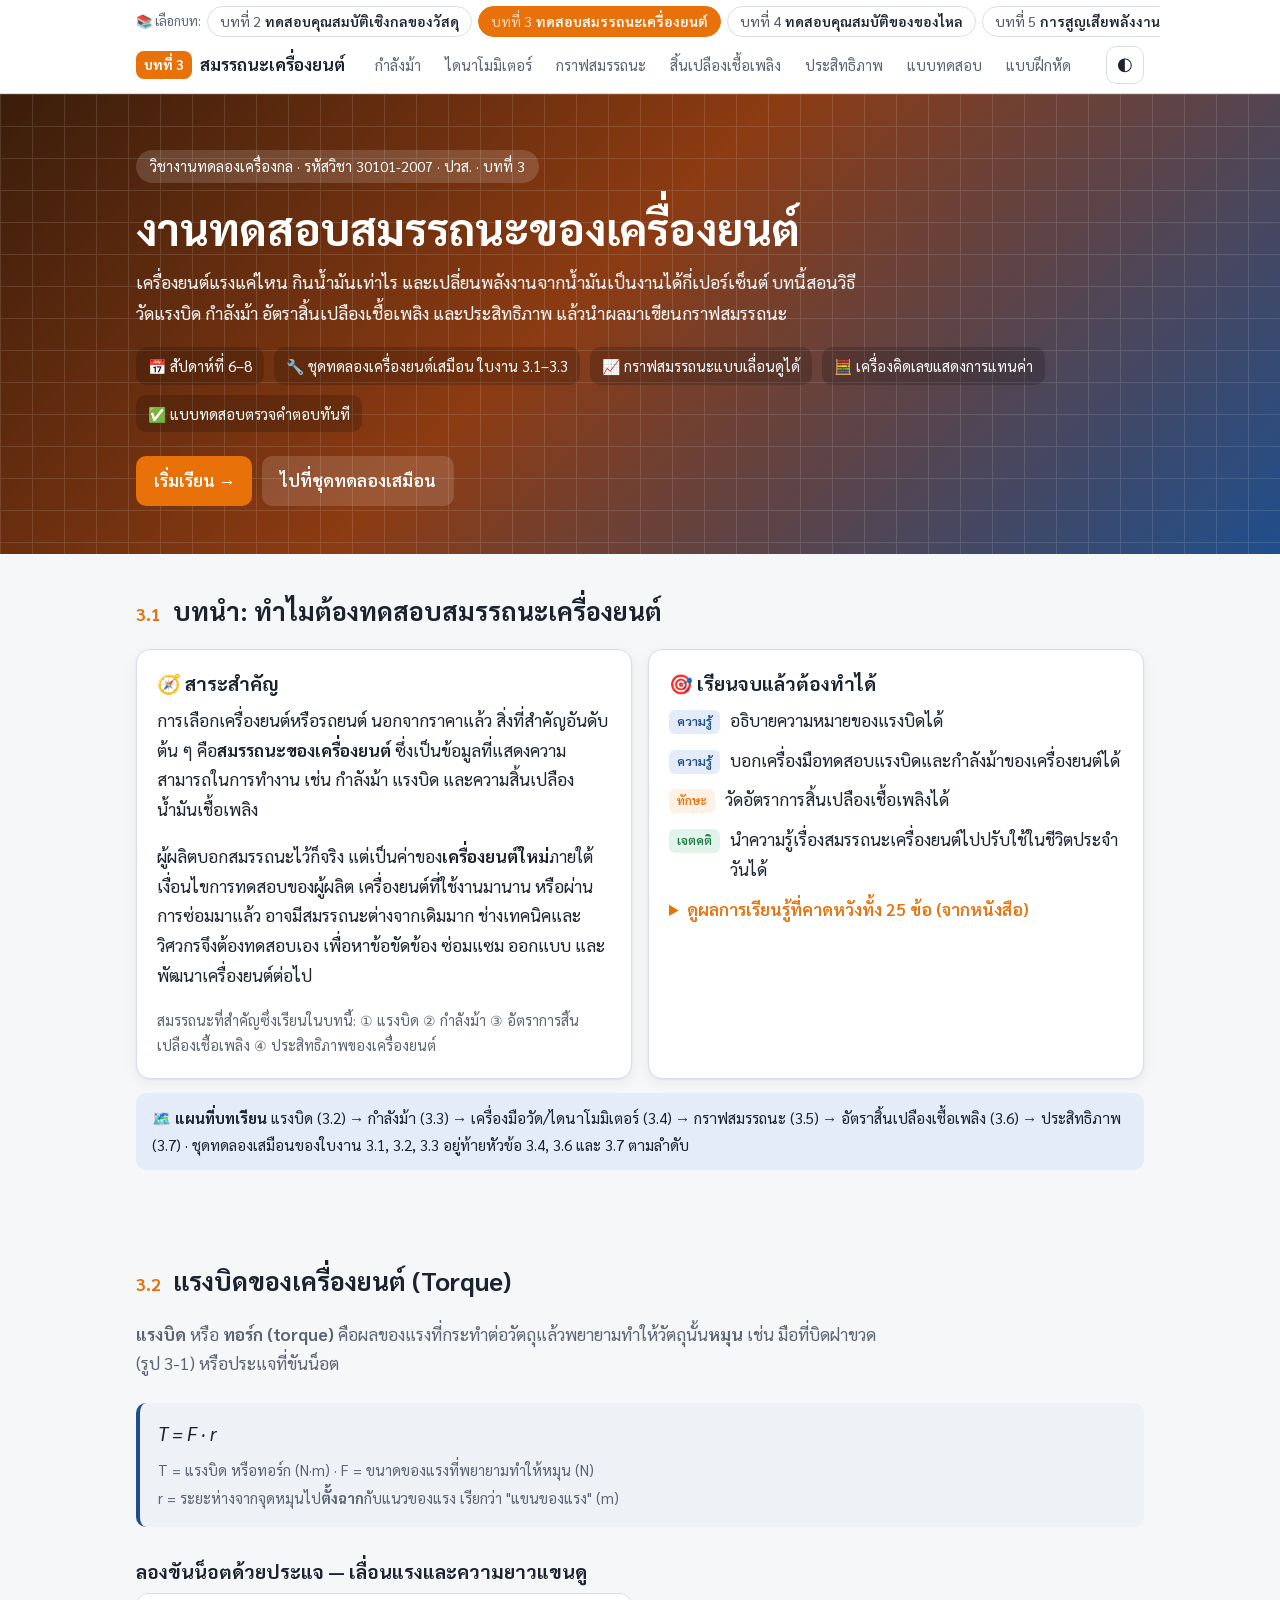
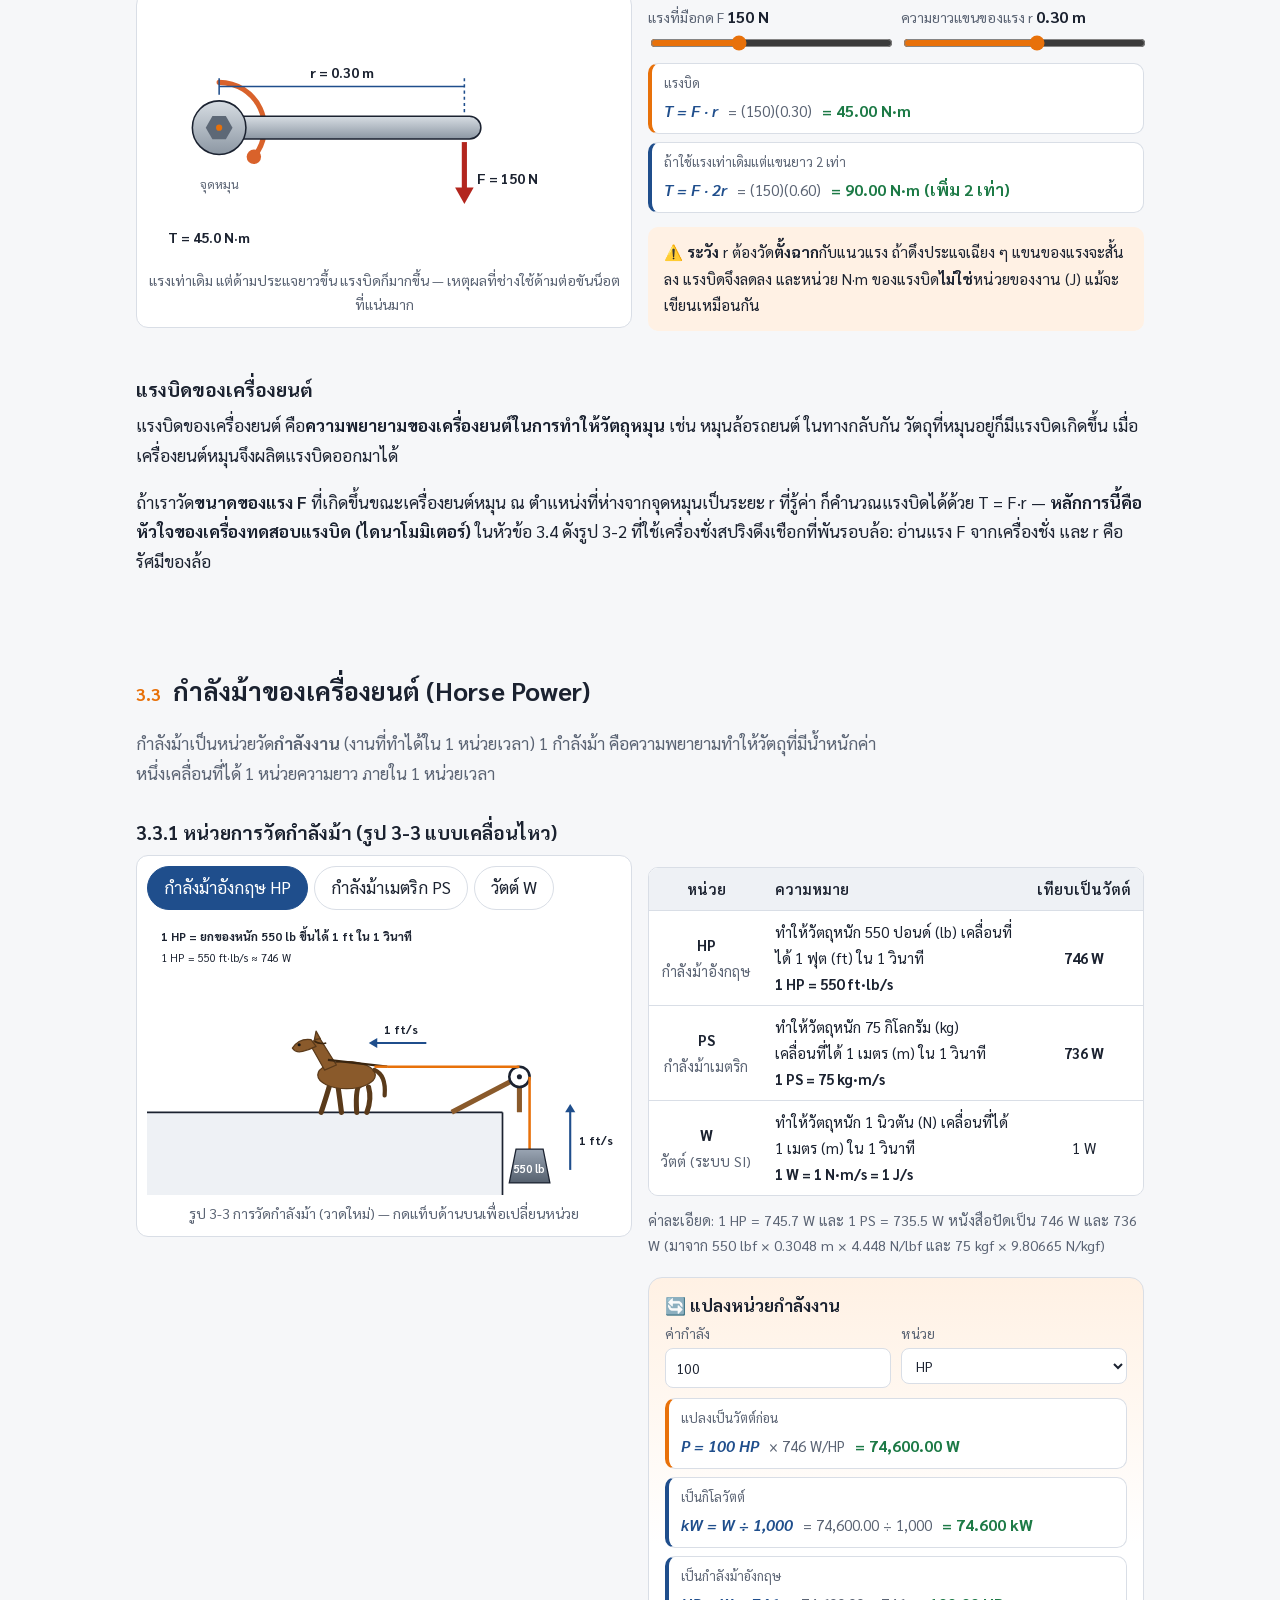
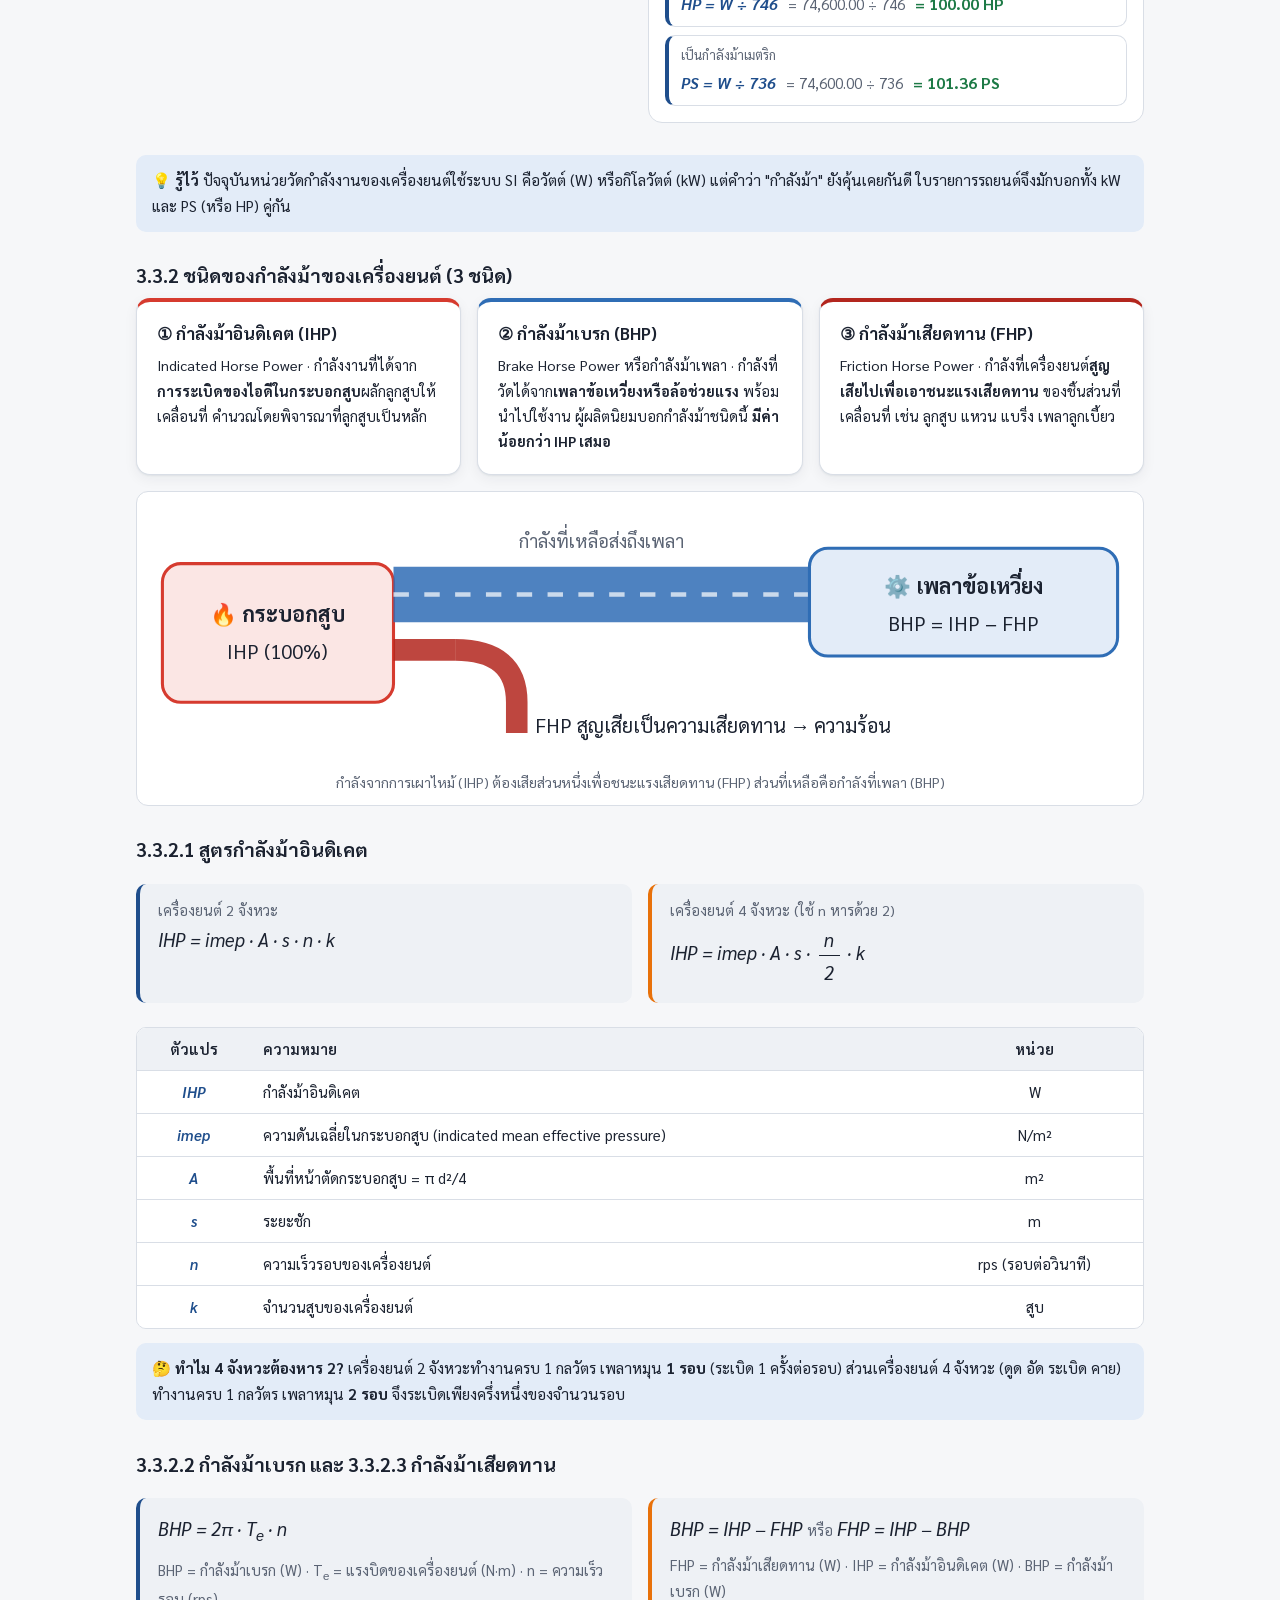
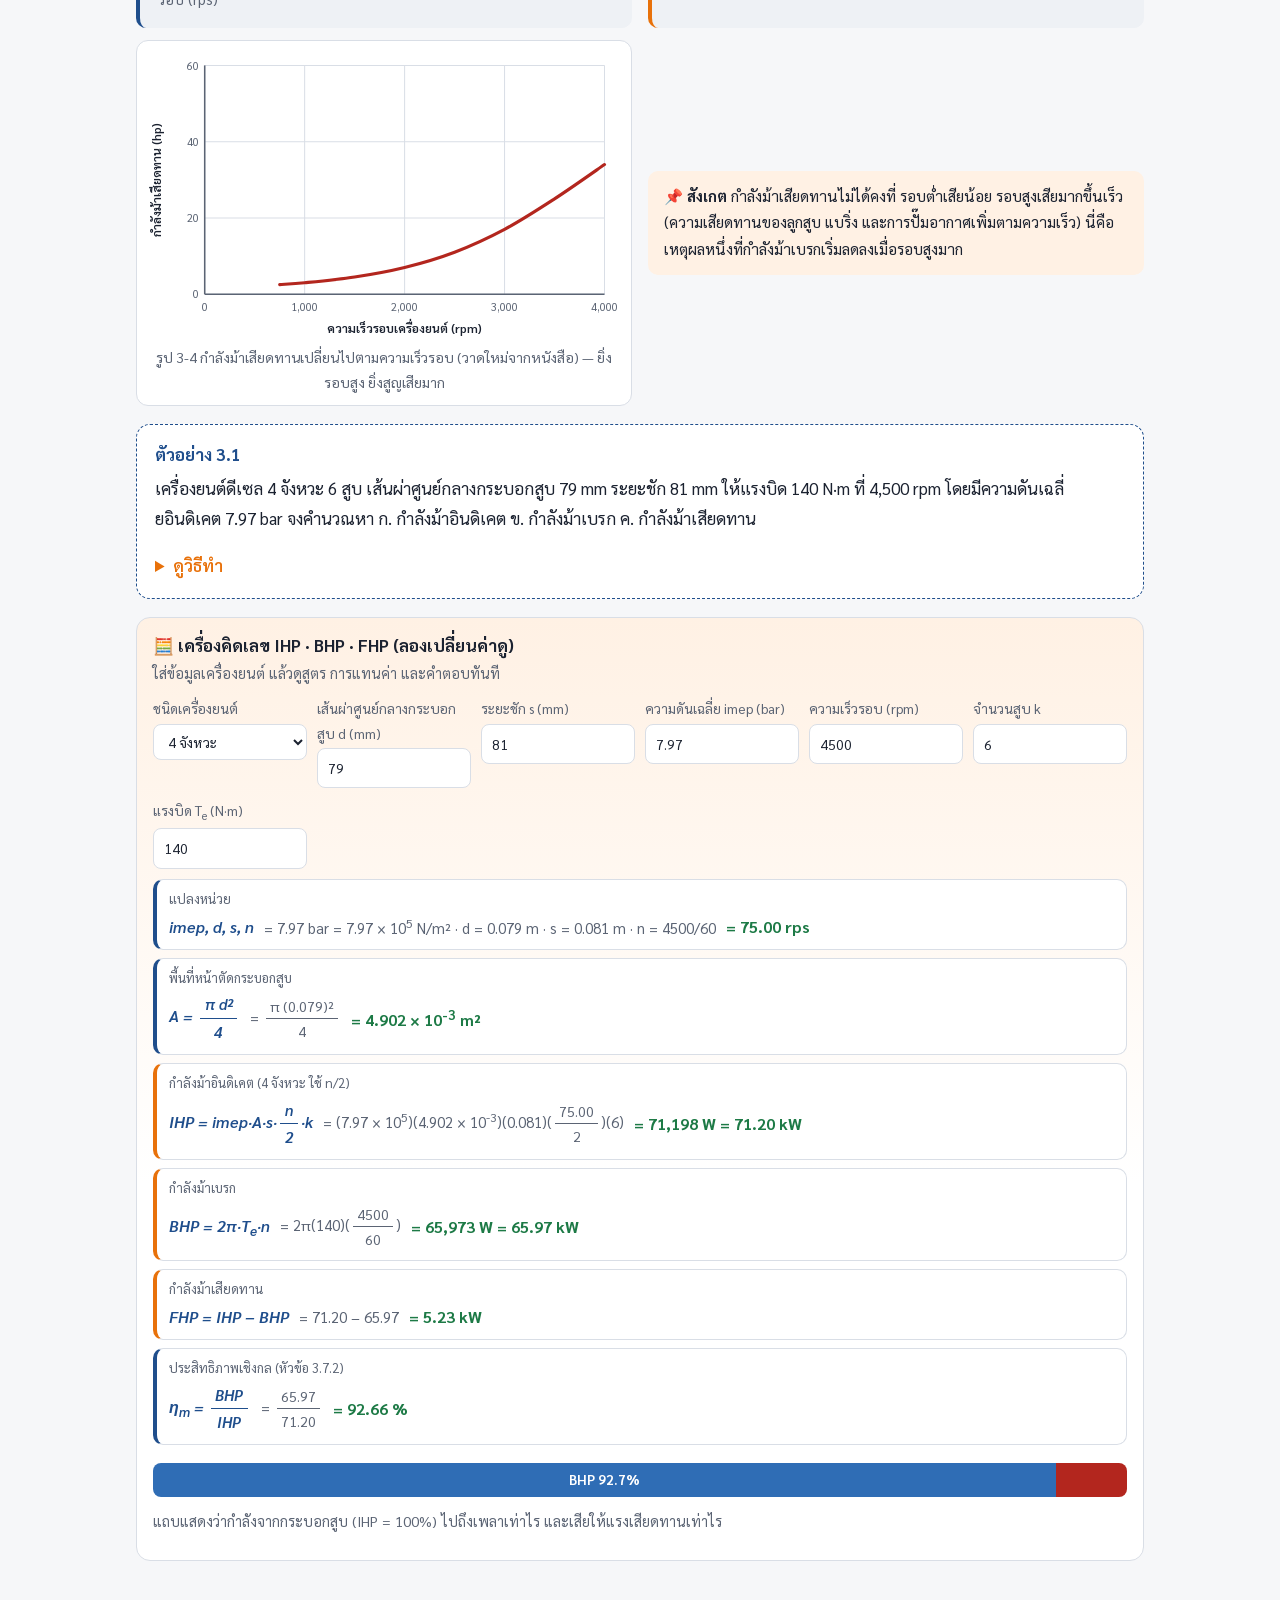
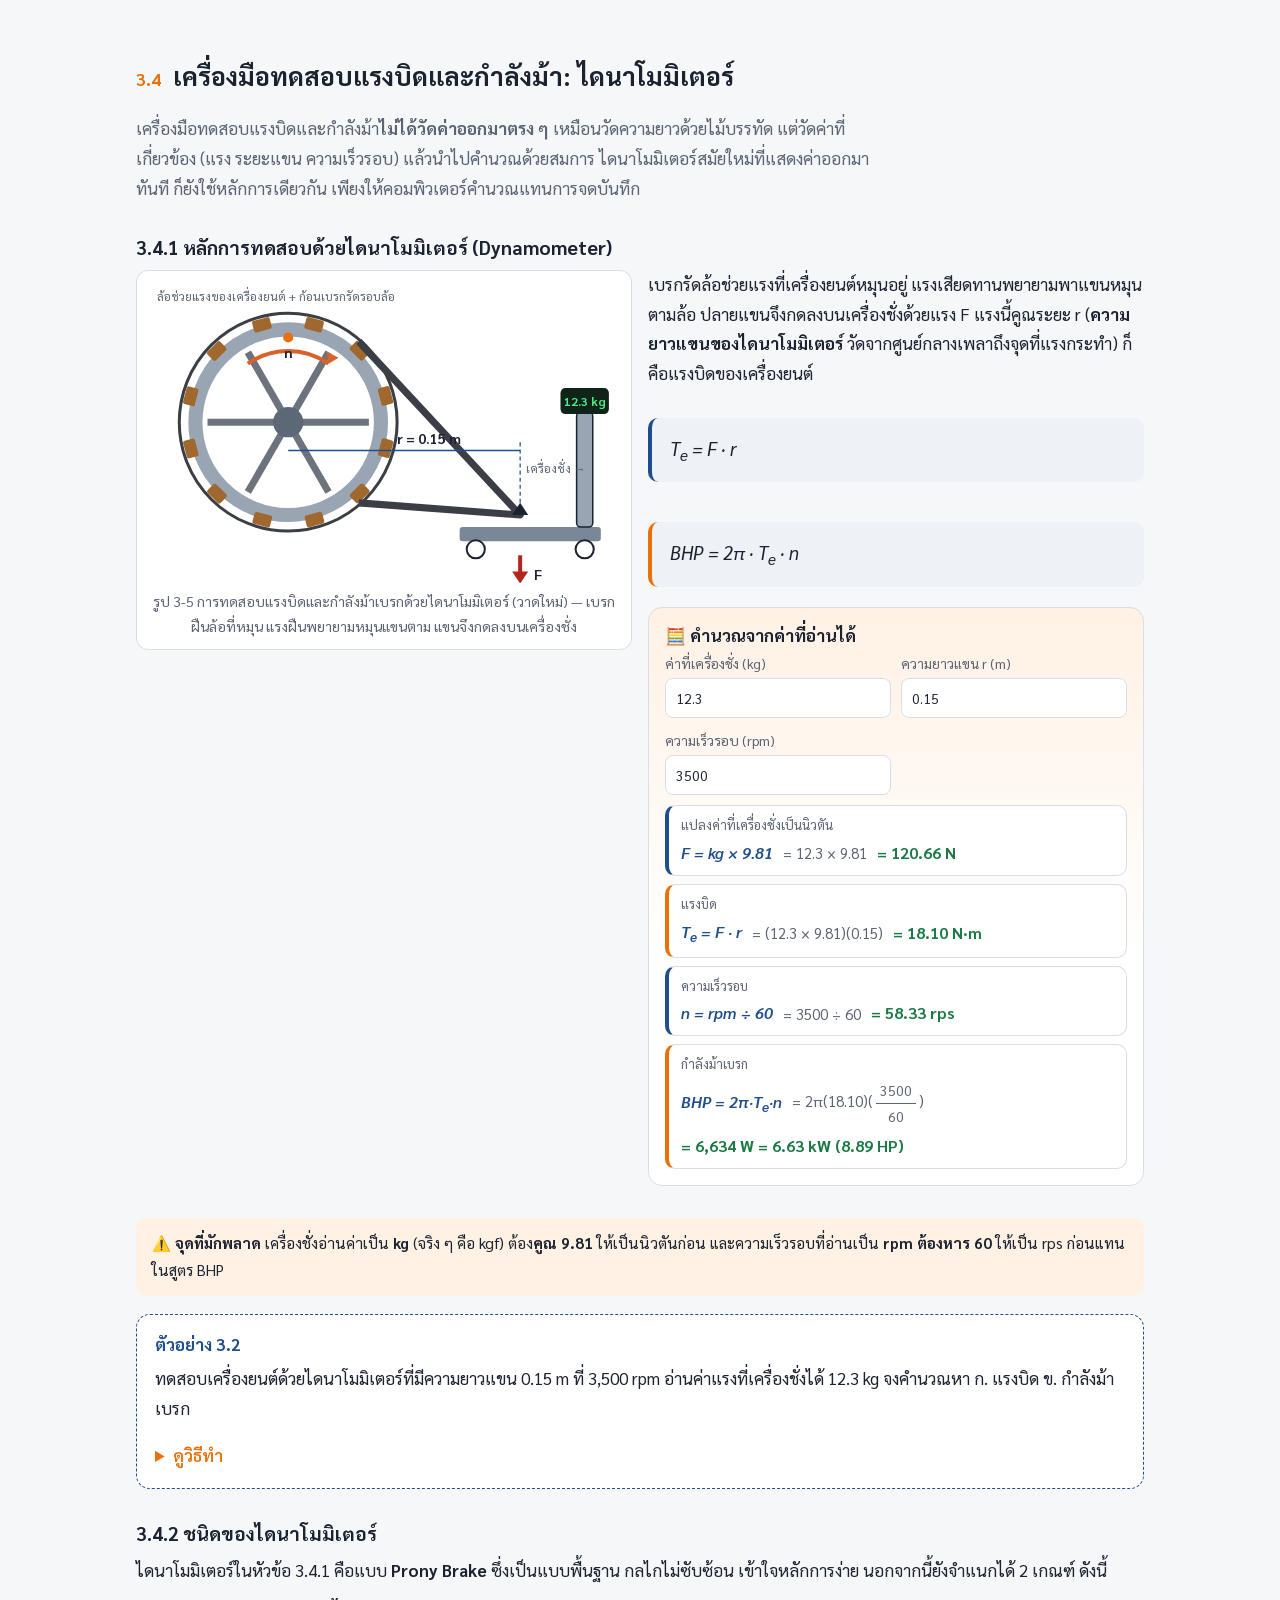
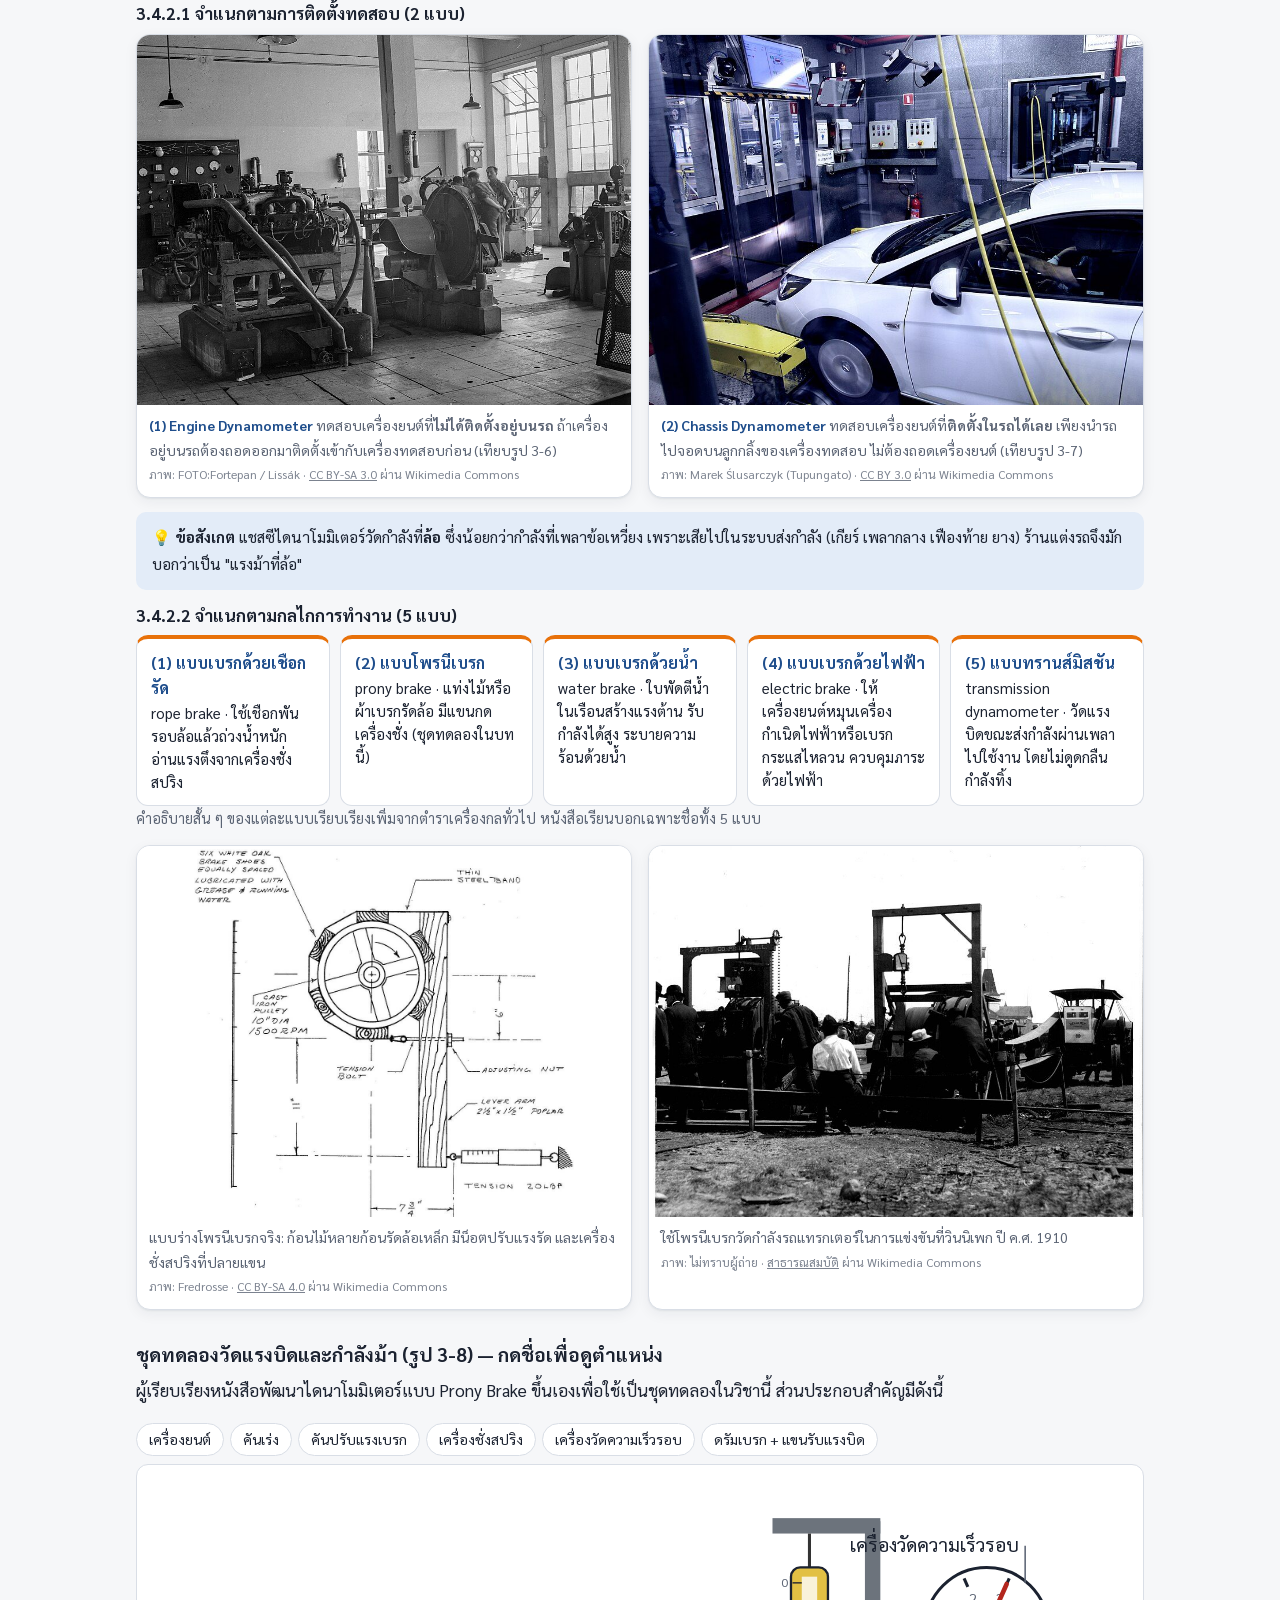
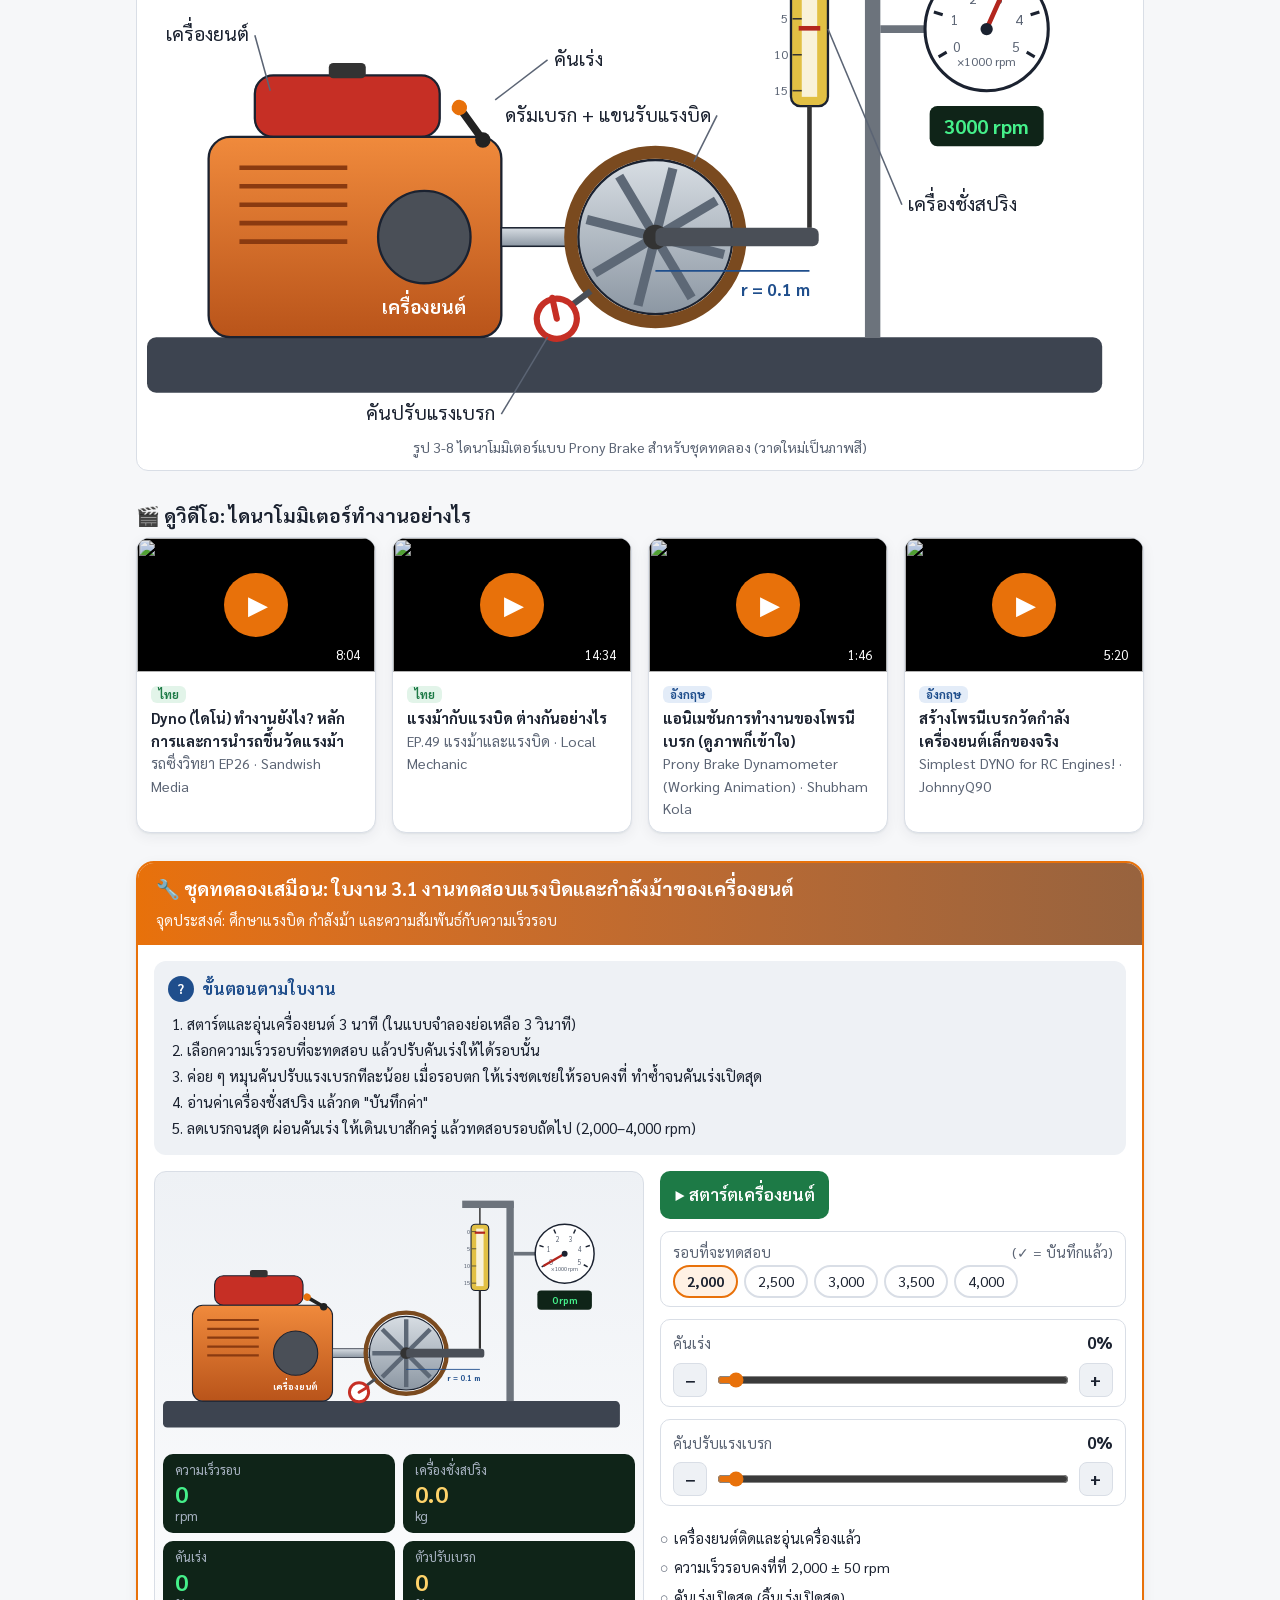
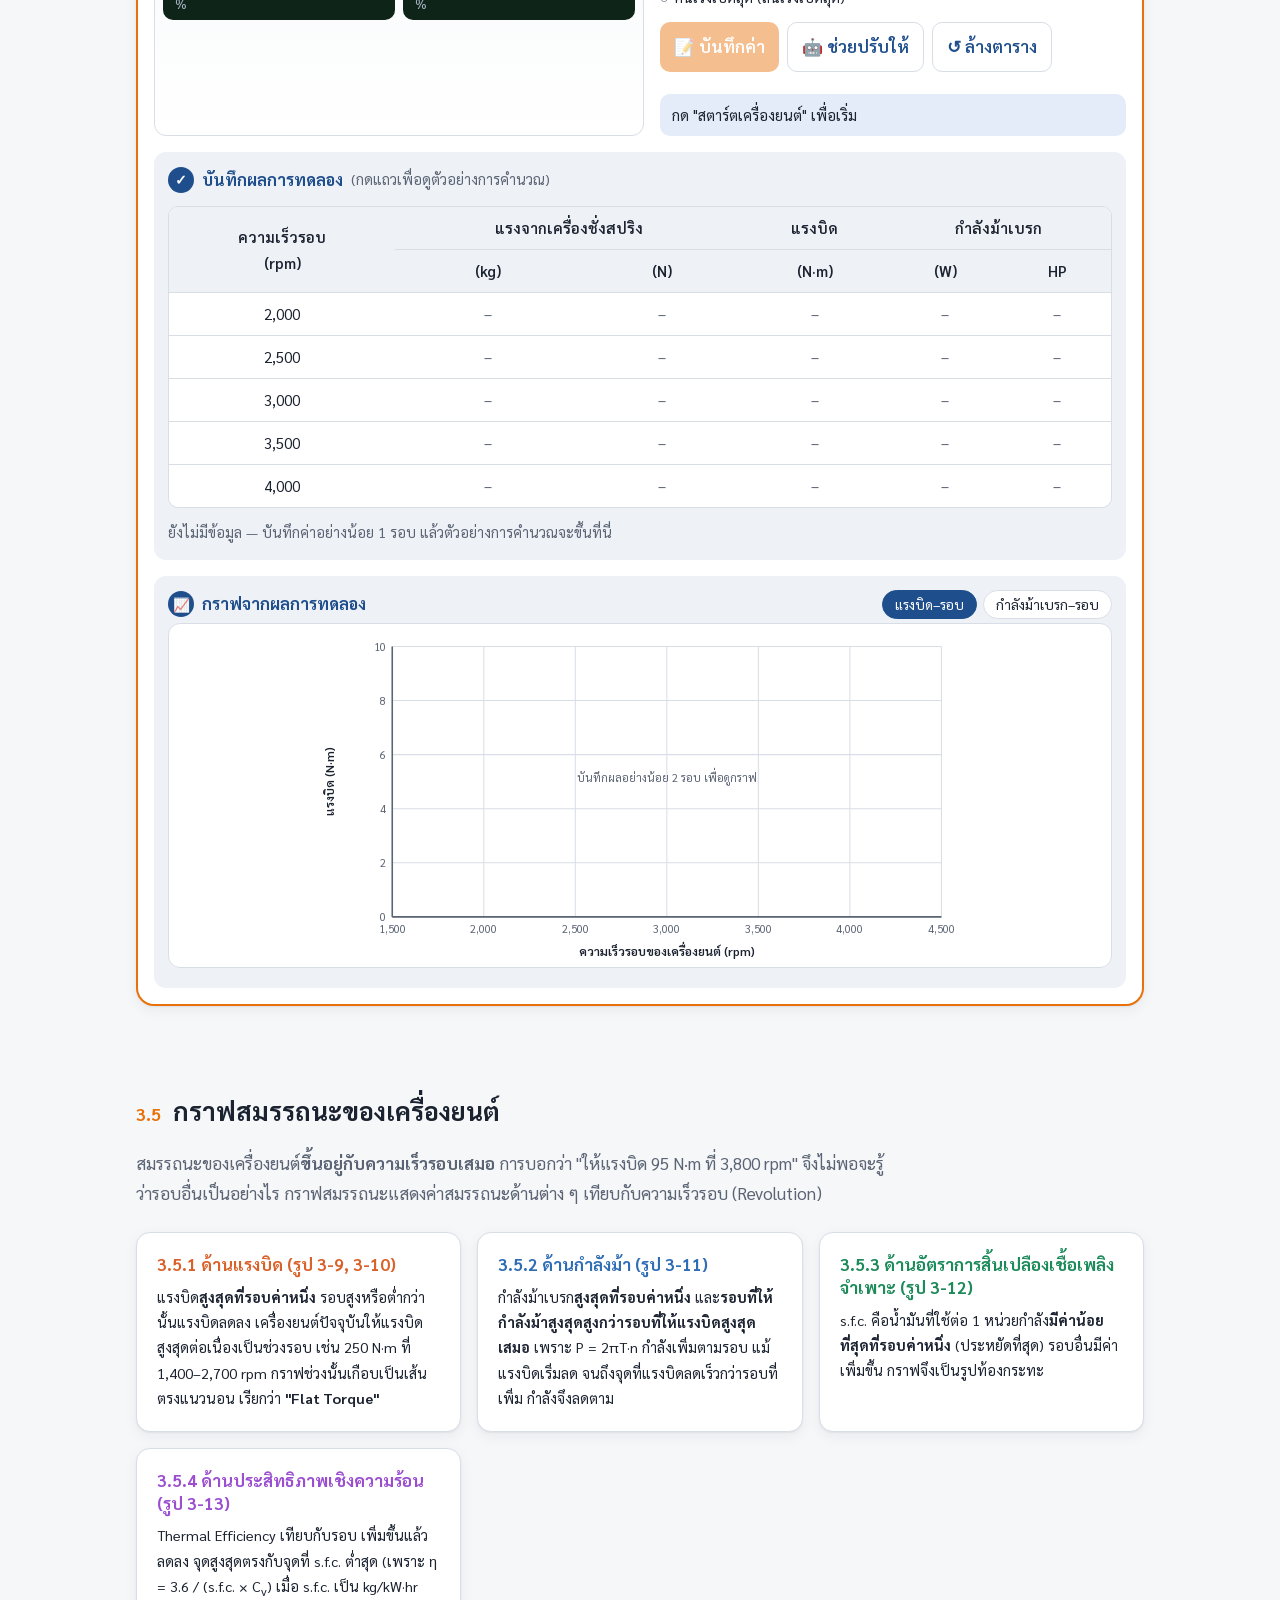
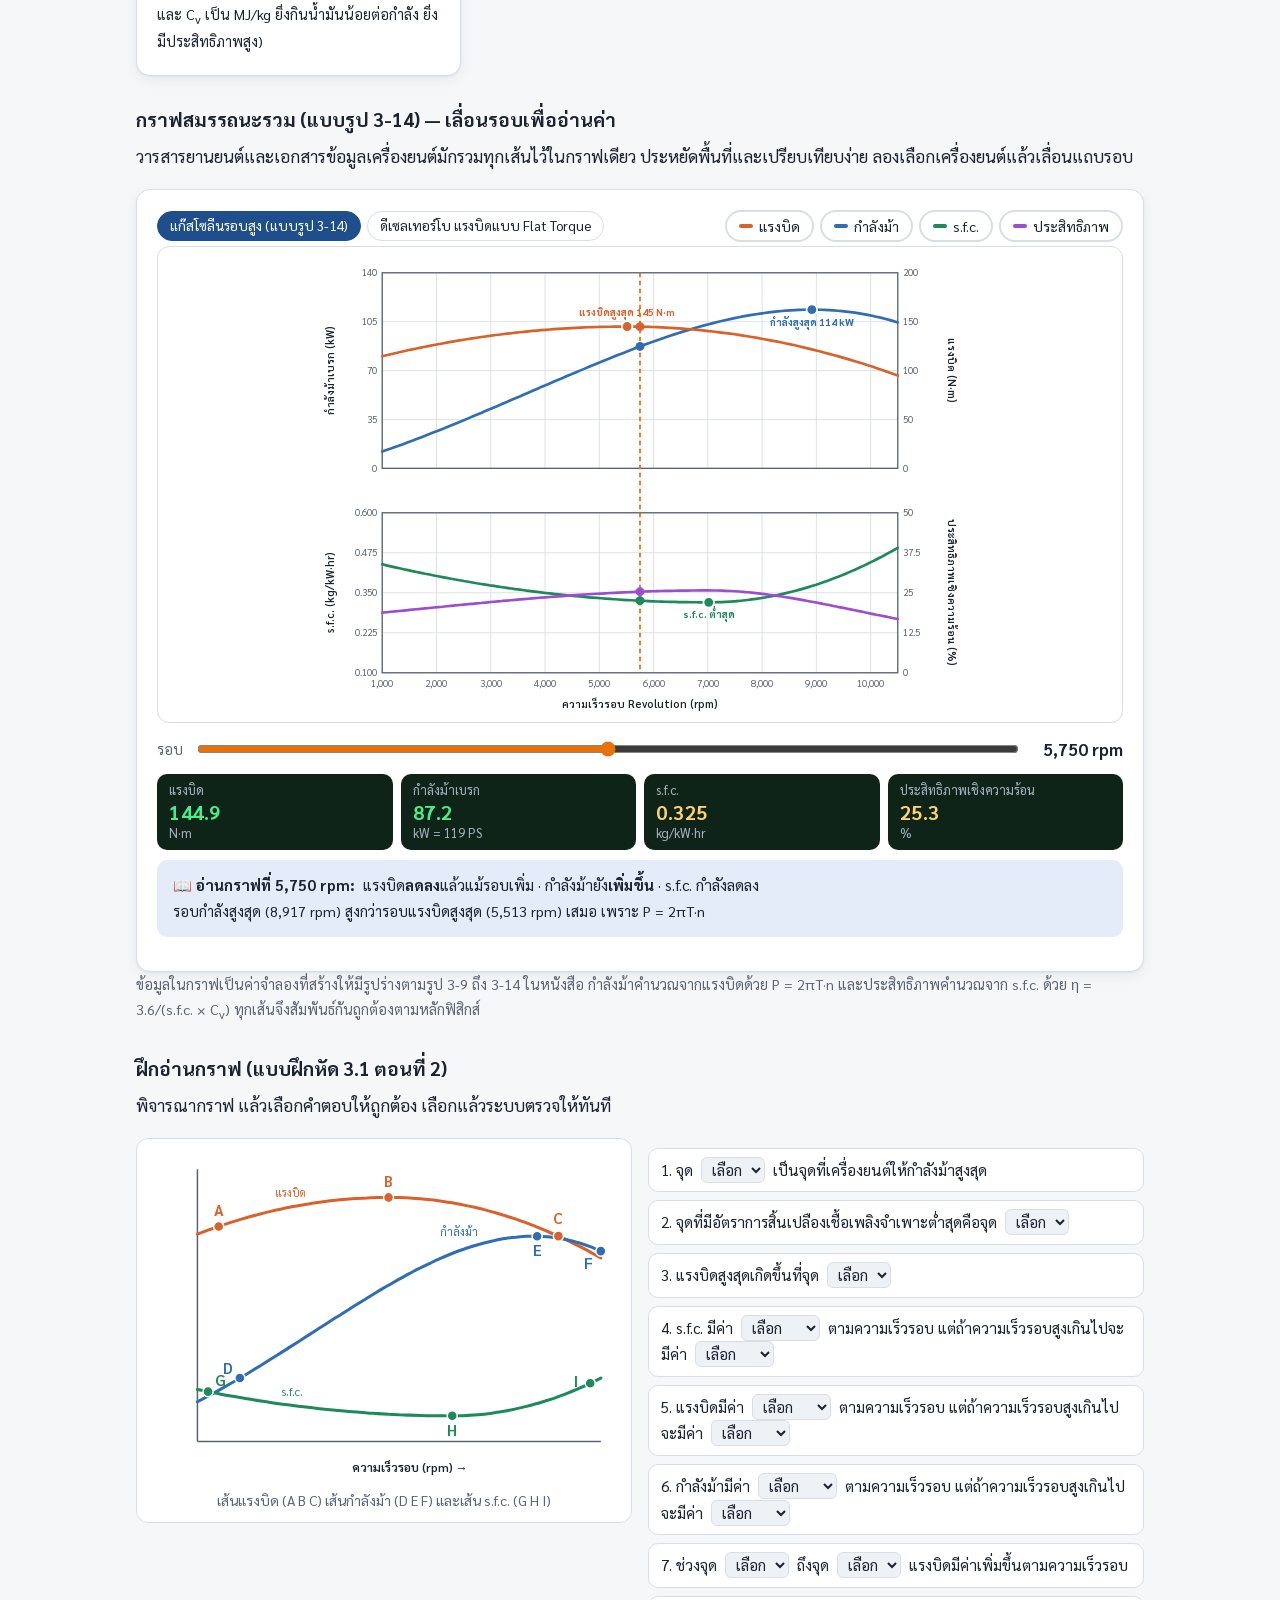
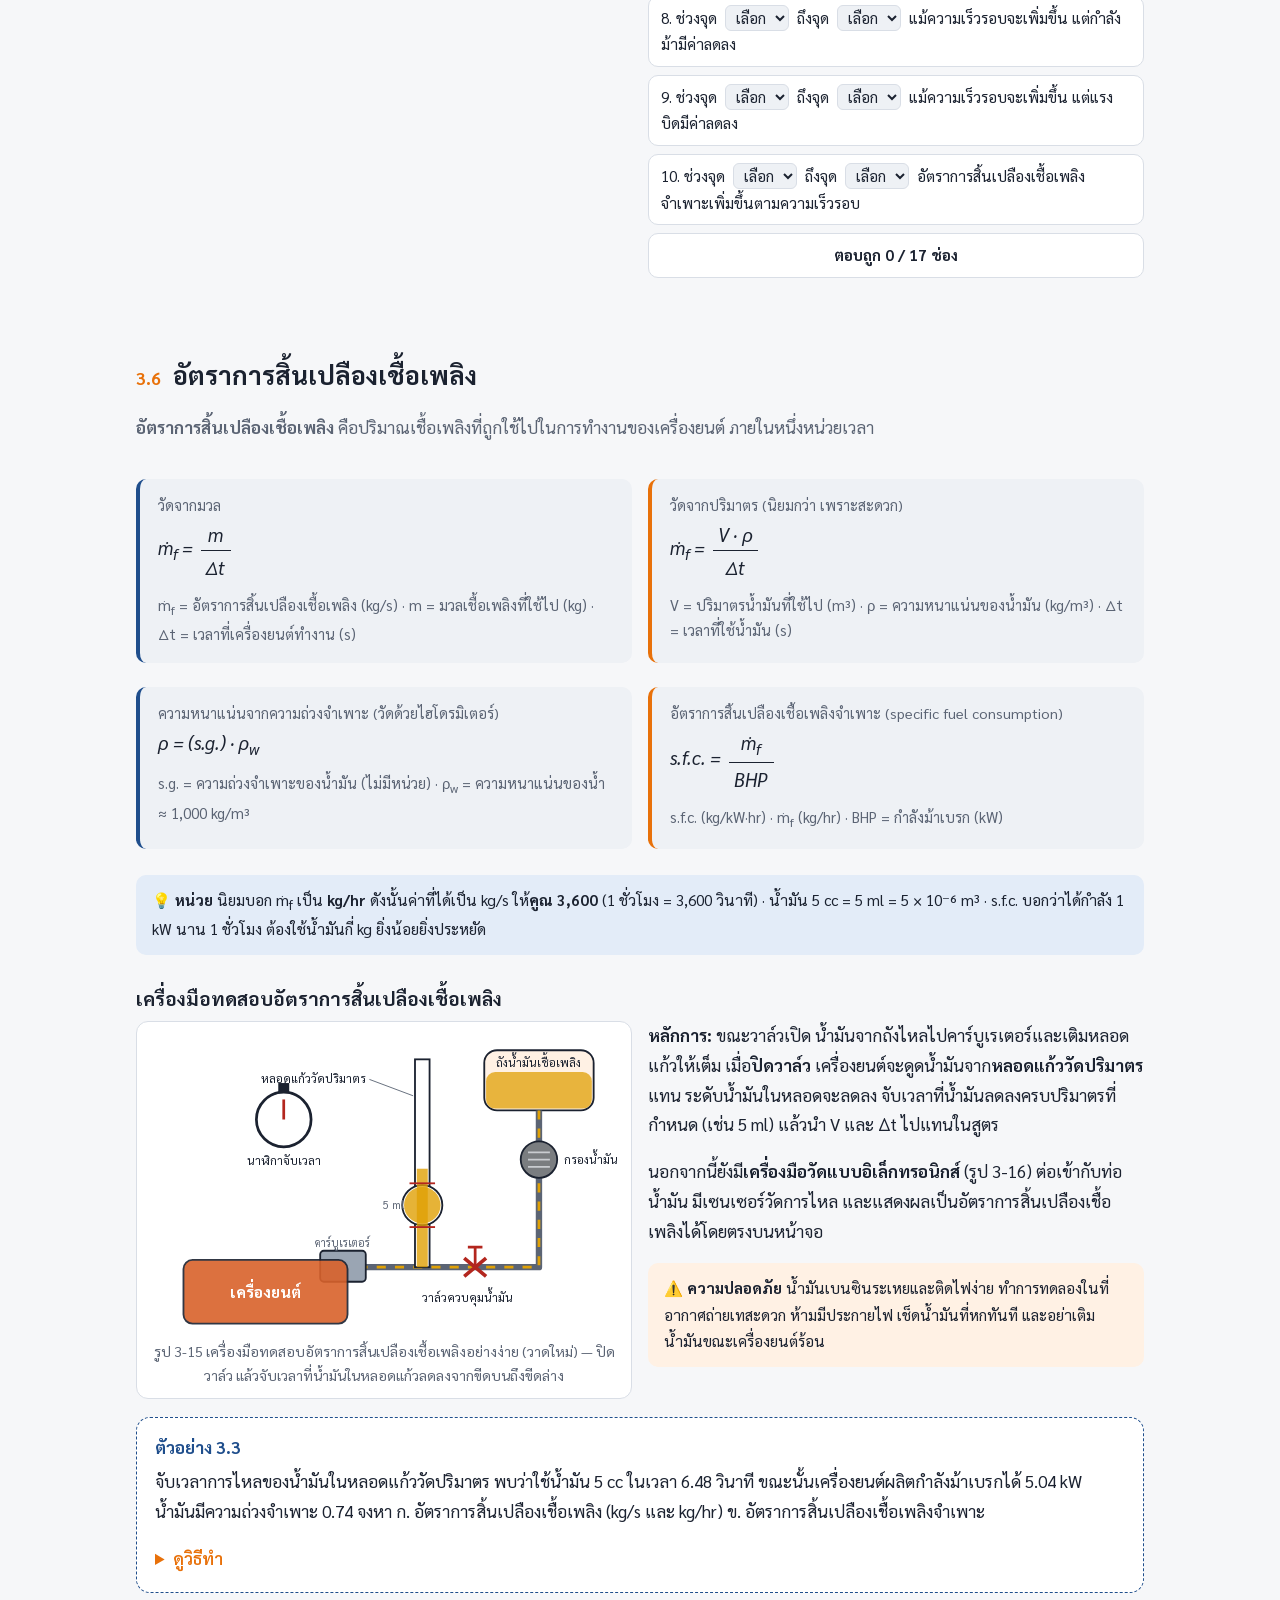
==== commit 52492acb: "เพิ่มบทที่ 4 คุณสมบัติของของไหล (fluid.html) และบทที่ 5 การสูญเสียพลังงานของการไหลในท่อ (pipe.html) " ====
--- a/engine.html
+++ b/engine.html
@@ -21,6 +21,8 @@
     <span class="chap-lbl">📚 เลือกบท:</span>
     <a href="index.html"><span class="cn">บทที่ 2</span>ทดสอบคุณสมบัติเชิงกลของวัสดุ</a>
     <a href="engine.html" class="on" aria-current="page"><span class="cn">บทที่ 3</span>ทดสอบสมรรถนะเครื่องยนต์</a>
+    <a href="fluid.html"><span class="cn">บทที่ 4</span>ทดสอบคุณสมบัติของของไหล</a>
+    <a href="pipe.html"><span class="cn">บทที่ 5</span>การสูญเสียพลังงานของการไหลในท่อ</a>
   </div>
   <div class="wrap">
     <a class="brand" href="#top"><span class="brand-badge">บทที่ 3</span><span class="brand-text">สมรรถนะเครื่องยนต์</span></a>
